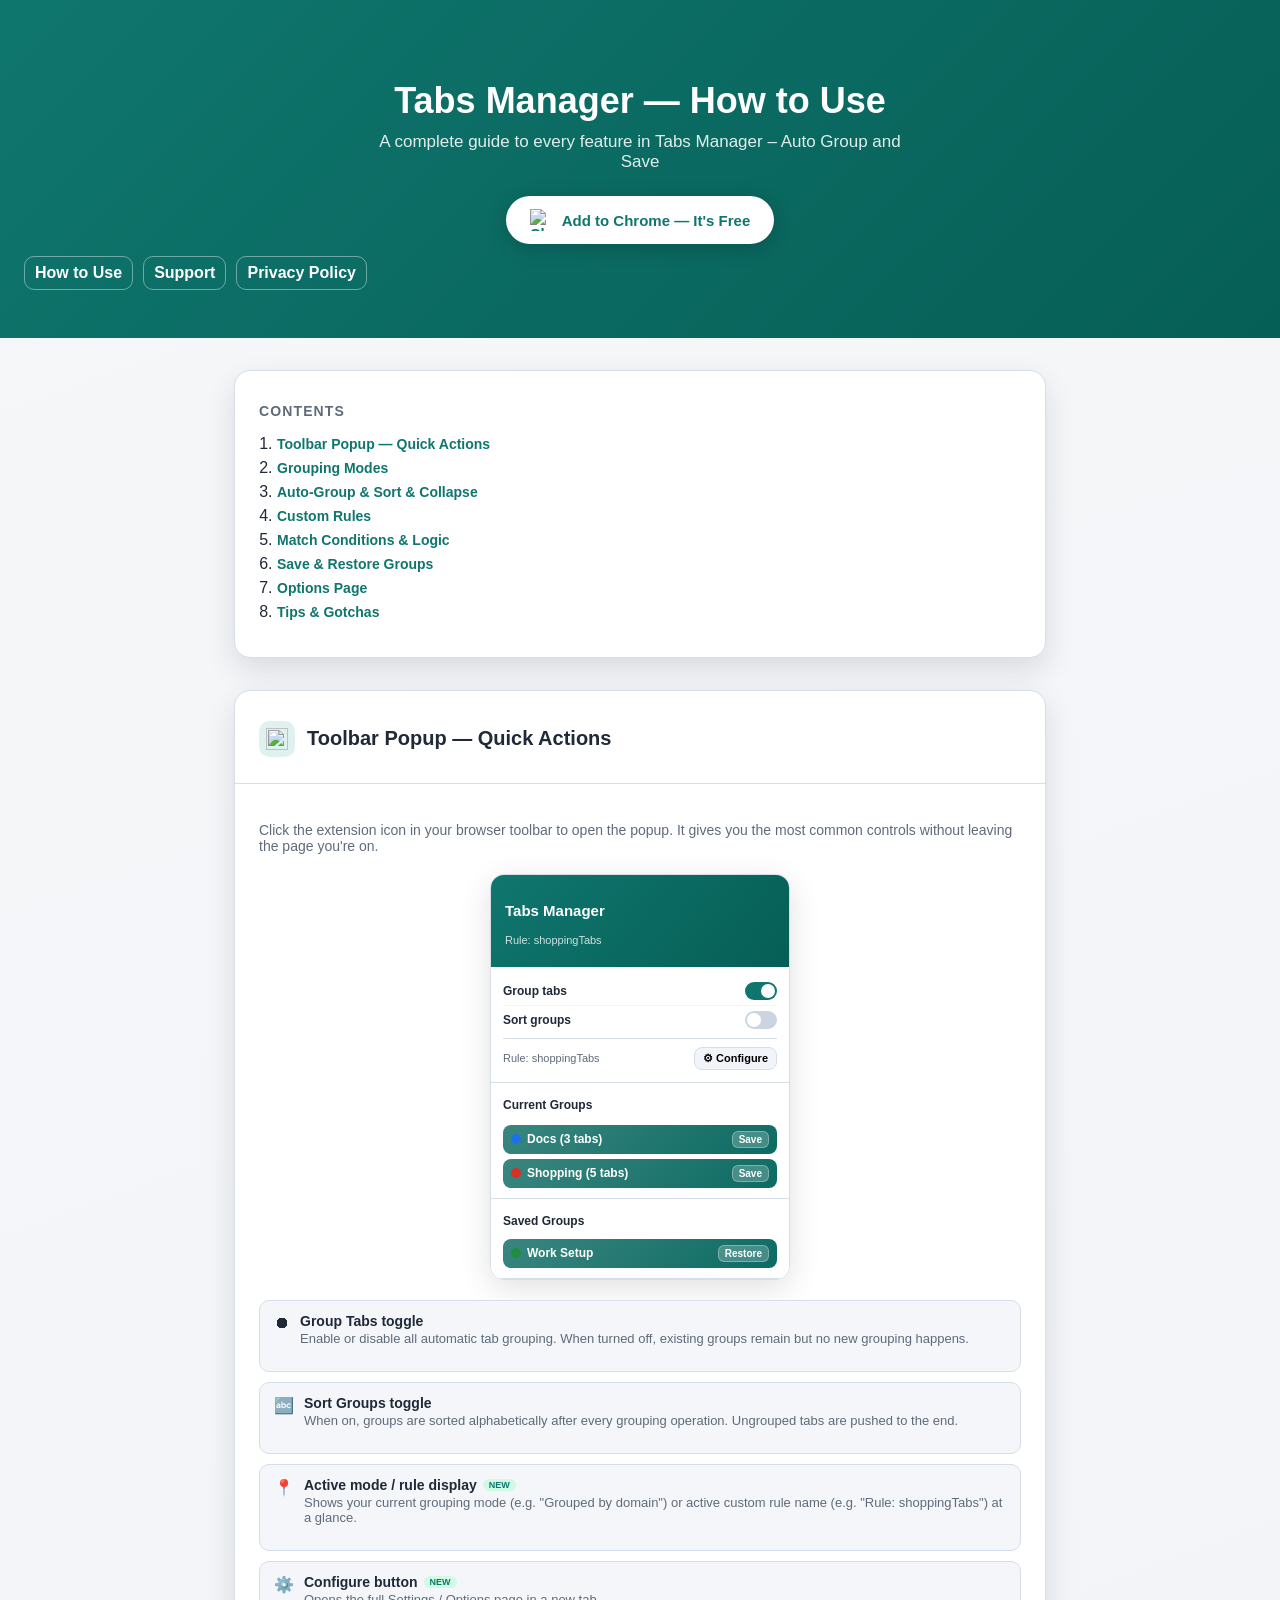
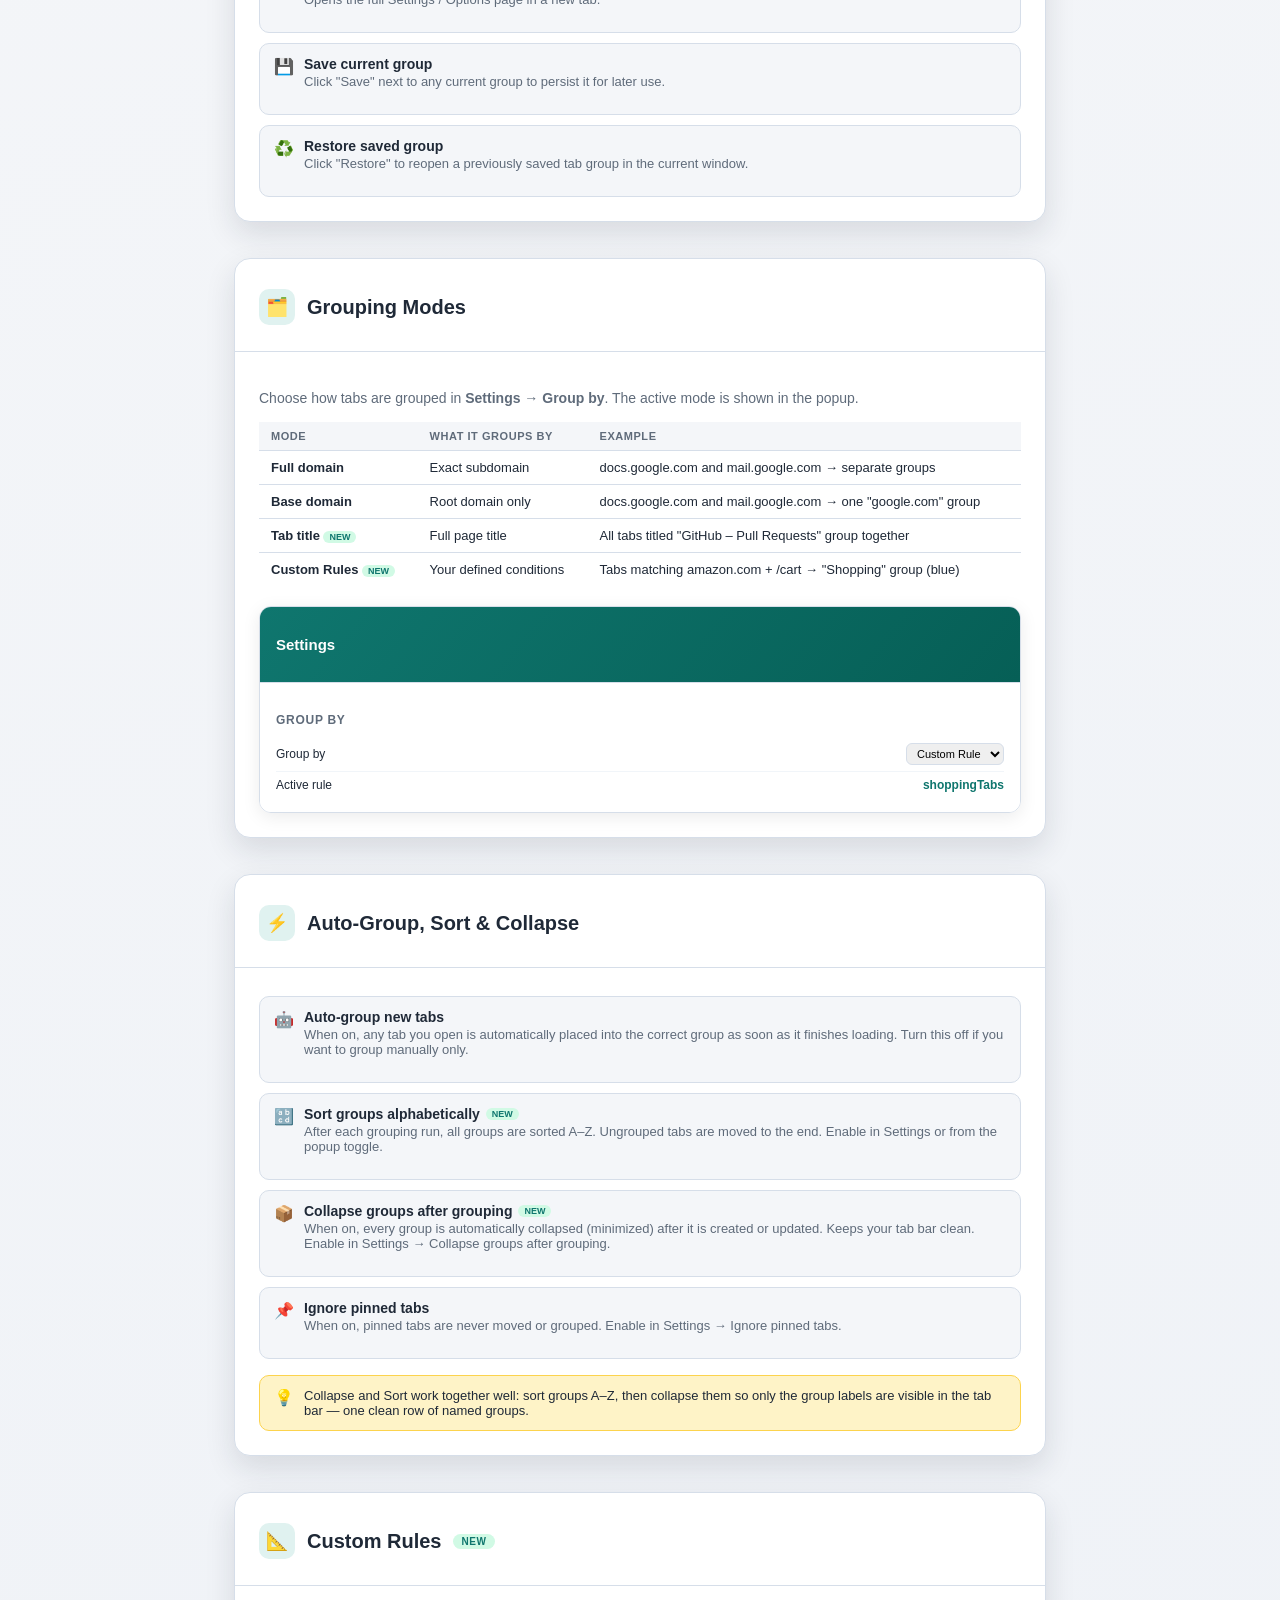
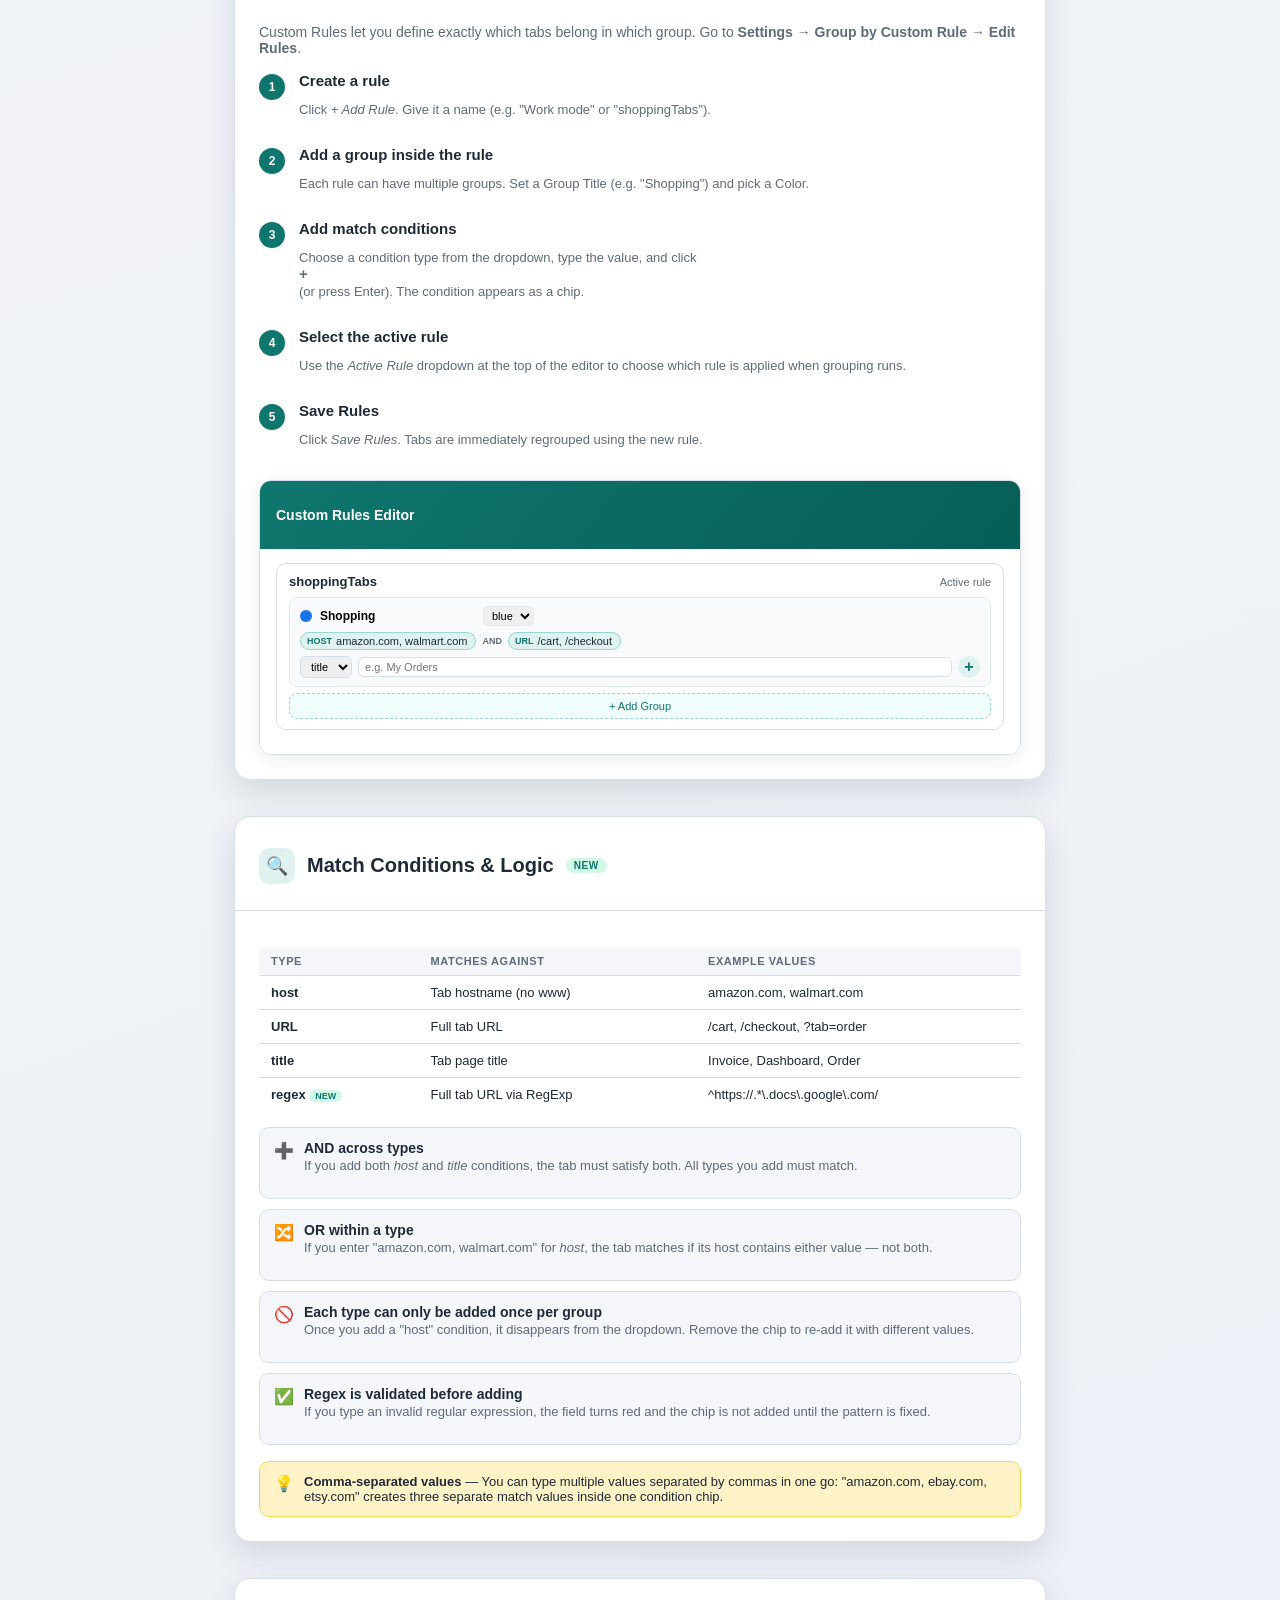
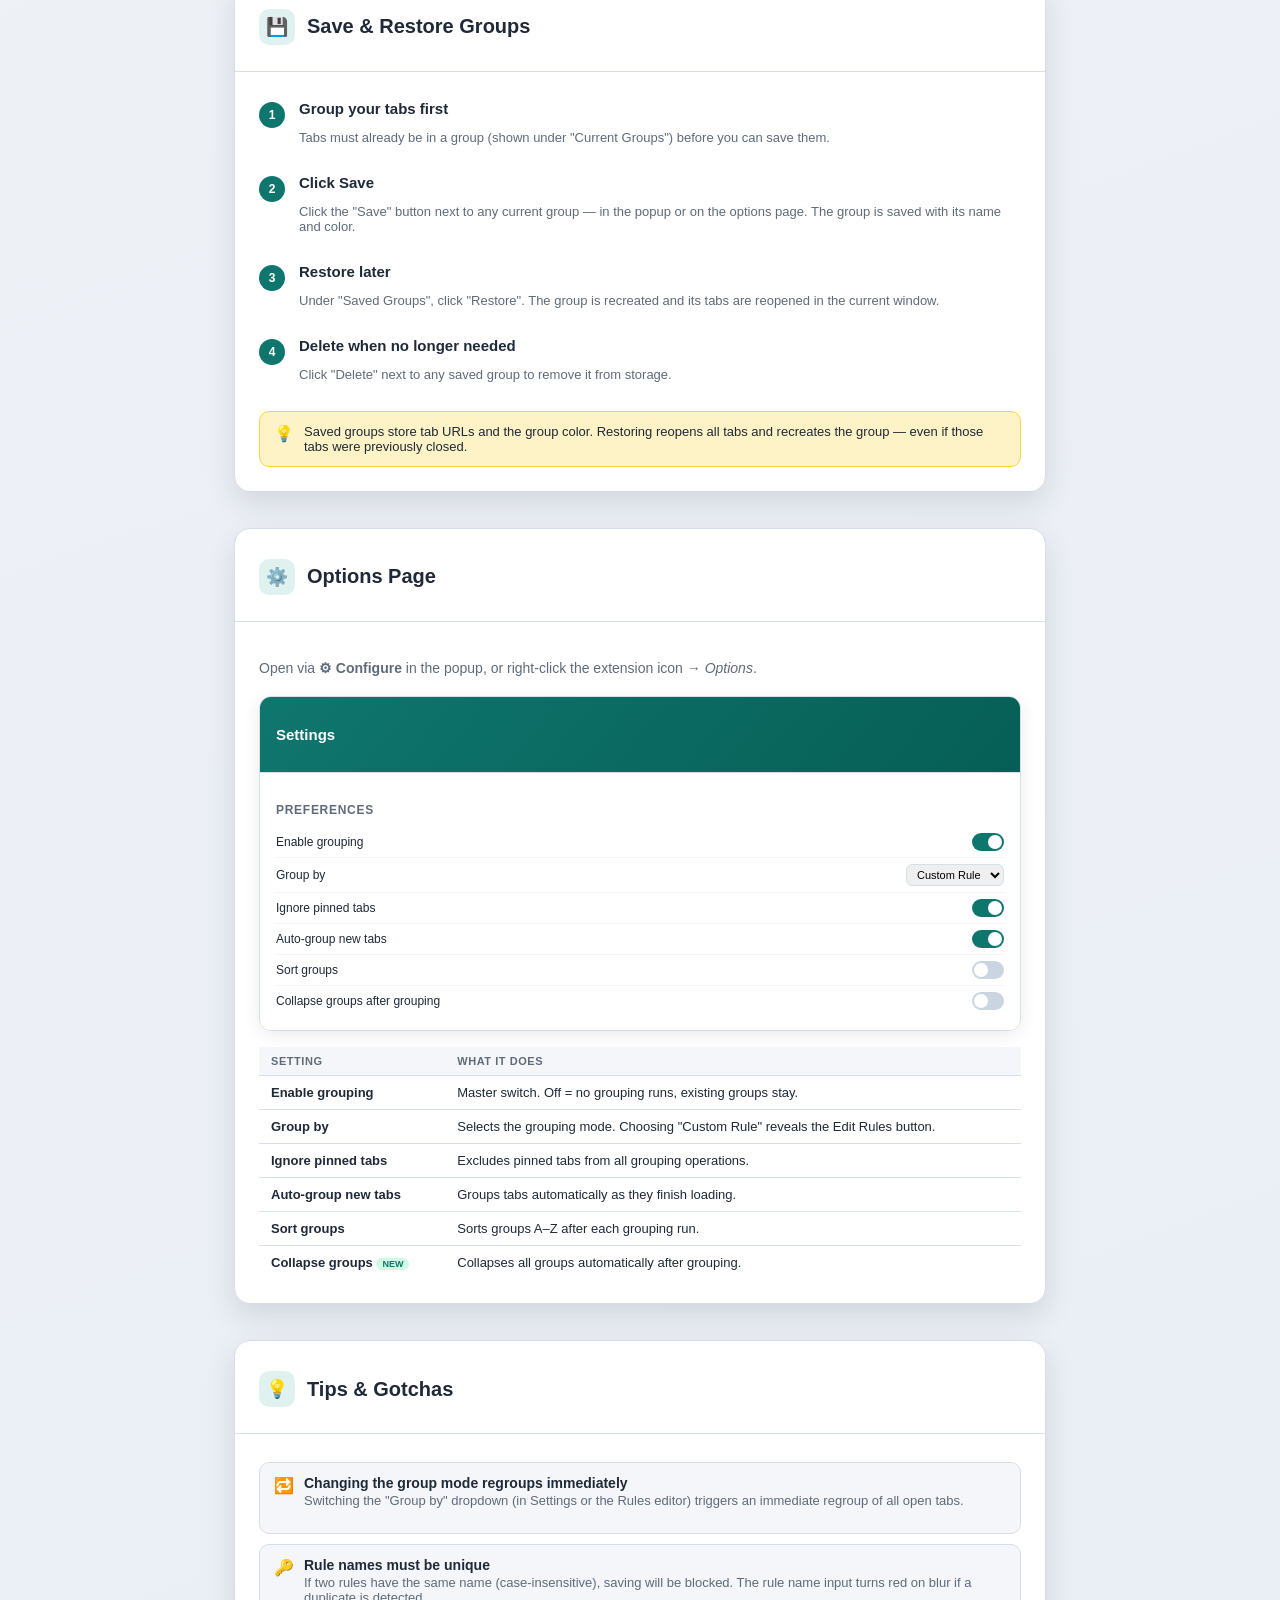
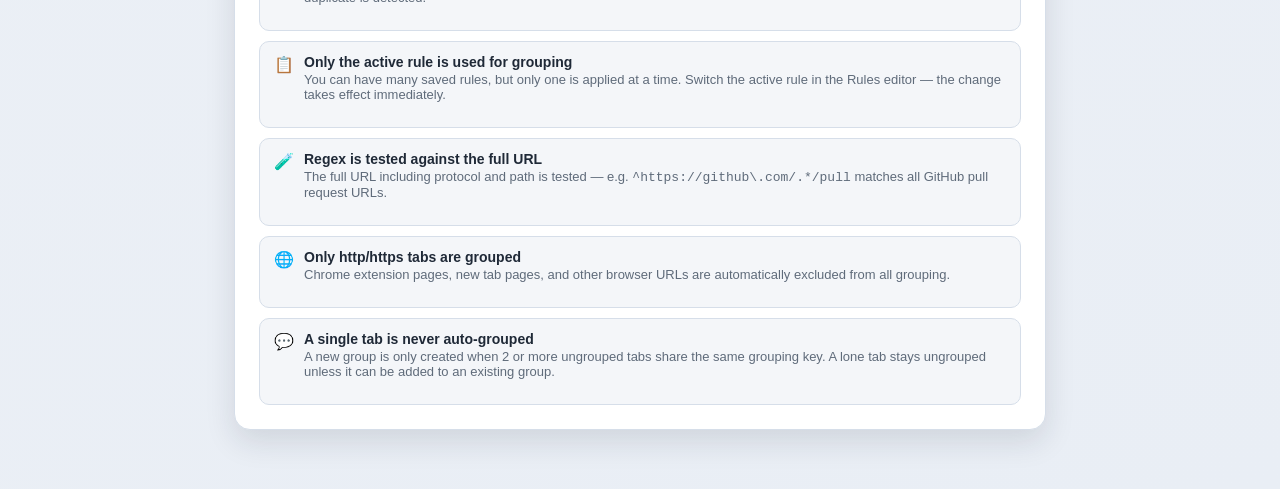
==== index.html @ 701174a9 "Add files via upload" ====
<!DOCTYPE html>
<html lang="en">
<head>
  <meta charset="UTF-8" />
  <meta name="viewport" content="width=device-width, initial-scale=1" />
  <title>Tabs Manager – How to Use</title>
  <link rel="icon" type="image/svg+xml" href="assets/favicon.svg" />
  <link rel="stylesheet" href="styles.css" />
</head>
<body>

<header class="hero">
  <h1>Tabs Manager — How to Use</h1>
  <p>A complete guide to every feature in Tabs Manager – Auto Group and Save</p>
  <a class="install-btn"
     href="https://chromewebstore.google.com/detail/tabs-manager-auto-group-a/fpbkahbolcccgeacngklfppkdkoooggn"
     target="_blank" rel="noopener noreferrer">
    <img src="https://www.google.com/chrome/static/images/chrome-logo.svg" alt="Chrome" />
    Add to Chrome — It's Free
  </a>
  <nav class="nav" aria-label="Site navigation">
    <a href="index.html">How to Use</a>
    <a href="support.html">Support</a>
    <a href="privacy-policy.html">Privacy Policy</a>
  </nav>
</header>

<!-- TOC -->
<div class="toc-wrap">
  <div class="toc">
    <h2>Contents</h2>
    <ol>
      <li><a href="#popup">Toolbar Popup — Quick Actions</a></li>
      <li><a href="#grouping-modes">Grouping Modes</a></li>
      <li><a href="#auto-group">Auto-Group &amp; Sort &amp; Collapse</a></li>
      <li><a href="#custom-rules">Custom Rules</a></li>
      <li><a href="#match-conditions">Match Conditions &amp; Logic</a></li>
      <li><a href="#save-restore">Save &amp; Restore Groups</a></li>
      <li><a href="#options">Options Page</a></li>
      <li><a href="#tips">Tips &amp; Gotchas</a></li>
    </ol>
  </div>
</div>

<div class="content">

  <!-- ── 1. Popup ── -->
  <section class="section" id="popup">
    <div class="section-header">
      <div class="section-icon"><img src="assets/favicon.svg" alt="" width="22" height="22" /></div>
      <h2>Toolbar Popup — Quick Actions</h2>
    </div>
    <div class="section-body">
      <p style="font-size:14px;color:var(--muted);margin-bottom:16px;">
        Click the extension icon in your browser toolbar to open the popup. It gives you the most common controls without leaving the page you're on.
      </p>

      <div class="mockup-popup">
        <div class="mp-header">
          <h3>Tabs Manager</h3>
          <p>Rule: shoppingTabs</p>
        </div>
        <div class="mp-panel">
          <div class="mp-row">Group tabs <div class="mp-toggle"></div></div>
          <div class="mp-row">Sort groups <div class="mp-toggle off"></div></div>
          <div class="mp-configure">
            <span>Rule: shoppingTabs</span>
            <button>⚙ Configure</button>
          </div>
        </div>
        <div class="mp-panel">
          <div class="mp-row" style="margin-bottom:8px;font-weight:700;">Current Groups</div>
          <div class="mp-group-list">
            <div class="mp-group-item"><span class="swatch" style="background:#1a73e8"></span> Docs (3 tabs) <button>Save</button></div>
            <div class="mp-group-item"><span class="swatch" style="background:#d93025"></span> Shopping (5 tabs) <button>Save</button></div>
          </div>
        </div>
        <div class="mp-panel">
          <div class="mp-row" style="font-weight:700;margin-bottom:6px;">Saved Groups</div>
          <div class="mp-group-list">
            <div class="mp-group-item"><span class="swatch" style="background:#1e8e3e"></span> Work Setup <button>Restore</button></div>
          </div>
        </div>
      </div>

      <div class="features" style="margin-top:20px;">
        <div class="feature"><div class="feature-icon">⏺</div><div class="feature-body"><strong>Group Tabs toggle</strong><p>Enable or disable all automatic tab grouping. When turned off, existing groups remain but no new grouping happens.</p></div></div>
        <div class="feature"><div class="feature-icon">🔤</div><div class="feature-body"><strong>Sort Groups toggle</strong><p>When on, groups are sorted alphabetically after every grouping operation. Ungrouped tabs are pushed to the end.</p></div></div>
        <div class="feature"><div class="feature-icon">📍</div><div class="feature-body"><strong>Active mode / rule display <span class="tag-new-inline">NEW</span></strong><p>Shows your current grouping mode (e.g. "Grouped by domain") or active custom rule name (e.g. "Rule: shoppingTabs") at a glance.</p></div></div>
        <div class="feature"><div class="feature-icon">⚙️</div><div class="feature-body"><strong>Configure button <span class="tag-new-inline">NEW</span></strong><p>Opens the full Settings / Options page in a new tab.</p></div></div>
        <div class="feature"><div class="feature-icon">💾</div><div class="feature-body"><strong>Save current group</strong><p>Click "Save" next to any current group to persist it for later use.</p></div></div>
        <div class="feature"><div class="feature-icon">♻️</div><div class="feature-body"><strong>Restore saved group</strong><p>Click "Restore" to reopen a previously saved tab group in the current window.</p></div></div>
      </div>
    </div>
  </section>

  <!-- ── 2. Grouping Modes ── -->
  <section class="section" id="grouping-modes">
    <div class="section-header">
      <div class="section-icon">🗂️</div>
      <h2>Grouping Modes</h2>
    </div>
    <div class="section-body">
      <p style="font-size:14px;color:var(--muted);margin-bottom:16px;">
        Choose how tabs are grouped in <strong>Settings → Group by</strong>. The active mode is shown in the popup.
      </p>

      <table>
        <thead>
          <tr><th>Mode</th><th>What it groups by</th><th>Example</th></tr>
        </thead>
        <tbody>
          <tr>
            <td>Full domain</td>
            <td>Exact subdomain</td>
            <td>docs.google.com and mail.google.com → separate groups</td>
          </tr>
          <tr>
            <td>Base domain</td>
            <td>Root domain only</td>
            <td>docs.google.com and mail.google.com → one "google.com" group</td>
          </tr>
          <tr>
            <td>Tab title <span class="tag-new-inline">NEW</span></td>
            <td>Full page title</td>
            <td>All tabs titled "GitHub – Pull Requests" group together</td>
          </tr>
          <tr>
            <td>Custom Rules <span class="tag-new-inline">NEW</span></td>
            <td>Your defined conditions</td>
            <td>Tabs matching amazon.com + /cart → "Shopping" group (blue)</td>
          </tr>
        </tbody>
      </table>

      <div class="mockup-options">
        <div class="mo-hero"><h3>Settings</h3></div>
        <div class="mo-panel">
          <h4>Group By</h4>
          <div class="mo-row">
            <span>Group by</span>
            <select><option>Custom Rule</option></select>
          </div>
          <div class="mo-row">
            <span>Active rule</span>
            <span style="font-weight:700;color:#0f766e">shoppingTabs</span>
          </div>
        </div>
      </div>
    </div>
  </section>

  <!-- ── 3. Auto-Group / Sort / Collapse ── -->
  <section class="section" id="auto-group">
    <div class="section-header">
      <div class="section-icon">⚡</div>
      <h2>Auto-Group, Sort &amp; Collapse</h2>
    </div>
    <div class="section-body">
      <div class="features">
        <div class="feature"><div class="feature-icon">🤖</div><div class="feature-body"><strong>Auto-group new tabs</strong><p>When on, any tab you open is automatically placed into the correct group as soon as it finishes loading. Turn this off if you want to group manually only.</p></div></div>
        <div class="feature"><div class="feature-icon">🔡</div><div class="feature-body"><strong>Sort groups alphabetically <span class="tag-new-inline">NEW</span></strong><p>After each grouping run, all groups are sorted A–Z. Ungrouped tabs are moved to the end. Enable in Settings or from the popup toggle.</p></div></div>
        <div class="feature"><div class="feature-icon">📦</div><div class="feature-body"><strong>Collapse groups after grouping <span class="tag-new-inline">NEW</span></strong><p>When on, every group is automatically collapsed (minimized) after it is created or updated. Keeps your tab bar clean. Enable in Settings → Collapse groups after grouping.</p></div></div>
        <div class="feature"><div class="feature-icon">📌</div><div class="feature-body"><strong>Ignore pinned tabs</strong><p>When on, pinned tabs are never moved or grouped. Enable in Settings → Ignore pinned tabs.</p></div></div>
      </div>

      <div class="tip">
        <span class="tip-icon">💡</span>
        <span>Collapse and Sort work together well: sort groups A–Z, then collapse them so only the group labels are visible in the tab bar — one clean row of named groups.</span>
      </div>
    </div>
  </section>

  <!-- ── 4. Custom Rules ── -->
  <section class="section" id="custom-rules">
    <div class="section-header">
      <div class="section-icon">📐</div>
      <h2>Custom Rules</h2>
      <span class="tag-new">NEW</span>
    </div>
    <div class="section-body">
      <p style="font-size:14px;color:var(--muted);margin-bottom:16px;">
        Custom Rules let you define exactly which tabs belong in which group. Go to <strong>Settings → Group by Custom Rule → Edit Rules</strong>.
      </p>

      <div class="steps">
        <div class="step"><div class="step-num">1</div><div class="step-text"><strong>Create a rule</strong><p>Click <em>+ Add Rule</em>. Give it a name (e.g. "Work mode" or "shoppingTabs").</p></div></div>
        <div class="step"><div class="step-num">2</div><div class="step-text"><strong>Add a group inside the rule</strong><p>Each rule can have multiple groups. Set a Group Title (e.g. "Shopping") and pick a Color.</p></div></div>
        <div class="step"><div class="step-num">3</div><div class="step-text"><strong>Add match conditions</strong><p>Choose a condition type from the dropdown, type the value, and click <strong>+</strong> (or press Enter). The condition appears as a chip.</p></div></div>
        <div class="step"><div class="step-num">4</div><div class="step-text"><strong>Select the active rule</strong><p>Use the <em>Active Rule</em> dropdown at the top of the editor to choose which rule is applied when grouping runs.</p></div></div>
        <div class="step"><div class="step-num">5</div><div class="step-text"><strong>Save Rules</strong><p>Click <em>Save Rules</em>. Tabs are immediately regrouped using the new rule.</p></div></div>
      </div>

      <div class="mockup-rules" style="margin-top:20px;">
        <div class="mr-header"><h3>Custom Rules Editor</h3></div>
        <div class="mr-body">
          <div class="mr-rule">
            <div class="mr-rule-head">
              <span class="mr-rule-name">shoppingTabs</span>
              <span style="font-size:11px;color:var(--muted)">Active rule</span>
            </div>
            <div class="mr-group">
              <div class="mr-group-meta">
                <span class="swatch" style="background:#1a73e8;width:12px;height:12px;border-radius:50%;"></span>
                <input style="border:none;font-size:12px;font-weight:600;background:transparent;" value="Shopping" readonly />
                <select style="font-size:11px;padding:2px 4px;border:1px solid #e2e8f0;border-radius:5px;"><option>blue</option></select>
              </div>
              <div style="display:flex;align-items:center;gap:4px;flex-wrap:wrap;">
                <span class="chip"><span class="ct">host</span> amazon.com, walmart.com</span>
                <span class="chip-and">AND</span>
                <span class="chip"><span class="ct">url</span> /cart, /checkout</span>
              </div>
              <div class="mr-add-row">
                <select><option>title</option></select>
                <input placeholder="e.g. My Orders" readonly />
                <button class="btn-plus">+</button>
              </div>
            </div>
            <button style="width:100%;font-size:11px;padding:6px;border:1px dashed #99d6d0;border-radius:8px;background:#f0fdfa;color:#0f766e;cursor:default;">+ Add Group</button>
          </div>
        </div>
      </div>
    </div>
  </section>

  <!-- ── 5. Match Conditions ── -->
  <section class="section" id="match-conditions">
    <div class="section-header">
      <div class="section-icon">🔍</div>
      <h2>Match Conditions &amp; Logic</h2>
      <span class="tag-new">NEW</span>
    </div>
    <div class="section-body">
      <table>
        <thead>
          <tr><th>Type</th><th>Matches against</th><th>Example values</th></tr>
        </thead>
        <tbody>
          <tr><td>host</td><td>Tab hostname (no www)</td><td>amazon.com, walmart.com</td></tr>
          <tr><td>URL</td><td>Full tab URL</td><td>/cart, /checkout, ?tab=order</td></tr>
          <tr><td>title</td><td>Tab page title</td><td>Invoice, Dashboard, Order</td></tr>
          <tr><td>regex <span class="tag-new-inline">NEW</span></td><td>Full tab URL via RegExp</td><td>^https://.*\.docs\.google\.com/</td></tr>
        </tbody>
      </table>

      <div class="features" style="margin-top:16px;">
        <div class="feature"><div class="feature-icon">➕</div><div class="feature-body"><strong>AND across types</strong><p>If you add both <em>host</em> and <em>title</em> conditions, the tab must satisfy both. All types you add must match.</p></div></div>
        <div class="feature"><div class="feature-icon">🔀</div><div class="feature-body"><strong>OR within a type</strong><p>If you enter "amazon.com, walmart.com" for <em>host</em>, the tab matches if its host contains either value — not both.</p></div></div>
        <div class="feature"><div class="feature-icon">🚫</div><div class="feature-body"><strong>Each type can only be added once per group</strong><p>Once you add a "host" condition, it disappears from the dropdown. Remove the chip to re-add it with different values.</p></div></div>
        <div class="feature"><div class="feature-icon">✅</div><div class="feature-body"><strong>Regex is validated before adding</strong><p>If you type an invalid regular expression, the field turns red and the chip is not added until the pattern is fixed.</p></div></div>
      </div>

      <div class="tip">
        <span class="tip-icon">💡</span>
        <span><strong>Comma-separated values</strong> — You can type multiple values separated by commas in one go: "amazon.com, ebay.com, etsy.com" creates three separate match values inside one condition chip.</span>
      </div>
    </div>
  </section>

  <!-- ── 6. Save & Restore ── -->
  <section class="section" id="save-restore">
    <div class="section-header">
      <div class="section-icon">💾</div>
      <h2>Save &amp; Restore Groups</h2>
    </div>
    <div class="section-body">
      <div class="steps">
        <div class="step"><div class="step-num">1</div><div class="step-text"><strong>Group your tabs first</strong><p>Tabs must already be in a group (shown under "Current Groups") before you can save them.</p></div></div>
        <div class="step"><div class="step-num">2</div><div class="step-text"><strong>Click Save</strong><p>Click the "Save" button next to any current group — in the popup or on the options page. The group is saved with its name and color.</p></div></div>
        <div class="step"><div class="step-num">3</div><div class="step-text"><strong>Restore later</strong><p>Under "Saved Groups", click "Restore". The group is recreated and its tabs are reopened in the current window.</p></div></div>
        <div class="step"><div class="step-num">4</div><div class="step-text"><strong>Delete when no longer needed</strong><p>Click "Delete" next to any saved group to remove it from storage.</p></div></div>
      </div>

      <div class="tip">
        <span class="tip-icon">💡</span>
        <span>Saved groups store tab URLs and the group color. Restoring reopens all tabs and recreates the group — even if those tabs were previously closed.</span>
      </div>
    </div>
  </section>

  <!-- ── 7. Options Page ── -->
  <section class="section" id="options">
    <div class="section-header">
      <div class="section-icon">⚙️</div>
      <h2>Options Page</h2>
    </div>
    <div class="section-body">
      <p style="font-size:14px;color:var(--muted);margin-bottom:16px;">
        Open via <strong>⚙ Configure</strong> in the popup, or right-click the extension icon → <em>Options</em>.
      </p>

      <div class="mockup-options">
        <div class="mo-hero"><h3>Settings</h3></div>
        <div class="mo-panel">
          <h4>Preferences</h4>
          <div class="mo-row"><span>Enable grouping</span><div class="mp-toggle"></div></div>
          <div class="mo-row"><span>Group by</span><select><option>Custom Rule</option></select></div>
          <div class="mo-row"><span>Ignore pinned tabs</span><div class="mp-toggle"></div></div>
          <div class="mo-row"><span>Auto-group new tabs</span><div class="mp-toggle"></div></div>
          <div class="mo-row"><span>Sort groups</span><div class="mp-toggle off"></div></div>
          <div class="mo-row"><span>Collapse groups after grouping</span><div class="mp-toggle off"></div></div>
        </div>
      </div>

      <table style="margin-top:16px;">
        <thead><tr><th>Setting</th><th>What it does</th></tr></thead>
        <tbody>
          <tr><td>Enable grouping</td><td>Master switch. Off = no grouping runs, existing groups stay.</td></tr>
          <tr><td>Group by</td><td>Selects the grouping mode. Choosing "Custom Rule" reveals the Edit Rules button.</td></tr>
          <tr><td>Ignore pinned tabs</td><td>Excludes pinned tabs from all grouping operations.</td></tr>
          <tr><td>Auto-group new tabs</td><td>Groups tabs automatically as they finish loading.</td></tr>
          <tr><td>Sort groups</td><td>Sorts groups A–Z after each grouping run.</td></tr>
          <tr><td>Collapse groups <span class="tag-new-inline">NEW</span></td><td>Collapses all groups automatically after grouping.</td></tr>
        </tbody>
      </table>
    </div>
  </section>

  <!-- ── 8. Tips ── -->
  <section class="section" id="tips">
    <div class="section-header">
      <div class="section-icon">💡</div>
      <h2>Tips &amp; Gotchas</h2>
    </div>
    <div class="section-body">
      <div class="features">
        <div class="feature"><div class="feature-icon">🔁</div><div class="feature-body"><strong>Changing the group mode regroups immediately</strong><p>Switching the "Group by" dropdown (in Settings or the Rules editor) triggers an immediate regroup of all open tabs.</p></div></div>
        <div class="feature"><div class="feature-icon">🔑</div><div class="feature-body"><strong>Rule names must be unique</strong><p>If two rules have the same name (case-insensitive), saving will be blocked. The rule name input turns red on blur if a duplicate is detected.</p></div></div>
        <div class="feature"><div class="feature-icon">📋</div><div class="feature-body"><strong>Only the active rule is used for grouping</strong><p>You can have many saved rules, but only one is applied at a time. Switch the active rule in the Rules editor — the change takes effect immediately.</p></div></div>
        <div class="feature"><div class="feature-icon">🧪</div><div class="feature-body"><strong>Regex is tested against the full URL</strong><p>The full URL including protocol and path is tested — e.g. <code>^https://github\.com/.*/pull</code> matches all GitHub pull request URLs.</p></div></div>
        <div class="feature"><div class="feature-icon">🌐</div><div class="feature-body"><strong>Only http/https tabs are grouped</strong><p>Chrome extension pages, new tab pages, and other browser URLs are automatically excluded from all grouping.</p></div></div>
        <div class="feature"><div class="feature-icon">💬</div><div class="feature-body"><strong>A single tab is never auto-grouped</strong><p>A new group is only created when 2 or more ungrouped tabs share the same grouping key. A lone tab stays ungrouped unless it can be added to an existing group.</p></div></div>
      </div>
    </div>
  </section>

</div><!-- .content -->

</body>
</html>
---- styles.css ----
:root {
  --bg: #f4f6f9;
  --bg-top: #f6f7f9;
  --bg-bottom: #e9eef5;
  --ink: #1f2937;
  --muted: #5f6b7a;
  --panel: #ffffff;
  --border: #d6dee9;
  --accent: #0f766e;
  --accent-strong: #115e59;
  --accent-light: #e0f2f0;
  --new-tag: #0f766e;
  --new-bg: #d1fae5;
  --warn: #d97706;
  --warn-bg: #fef3c7;
  --shadow: 0 12px 30px rgba(21, 31, 52, 0.12);
  --radius: 16px;
}

@media (prefers-color-scheme: dark) {
  :root {
    --bg-top: #0f172a;
    --bg-bottom: #101b33;
    --ink: #e5e7eb;
    --muted: #9aa7bb;
    --panel: #182033;
    --border: #2c3950;
    --accent: #1ca094;
    --accent-strong: #17756e;
    --shadow: 0 12px 30px rgba(0, 0, 0, 0.4);
  }
}

* { box-sizing: border-box; }

body {
  margin: 0;
  min-height: 100vh;
  color: var(--ink);
  font-family: "Trebuchet MS", "Segoe UI", sans-serif;
  background: linear-gradient(160deg, var(--bg-top), var(--bg-bottom));
  padding: 20px;
}

.page {
  width: min(960px, 100%);
  margin: 0 auto;
  display: grid;
  gap: 14px;
}

.page .hero {
  background: linear-gradient(125deg, var(--accent), var(--accent-strong));
  color: #fff;
  border-radius: var(--radius);
  padding: 18px 20px;
  box-shadow: var(--shadow);
}

.page .hero h1 {
  margin: 0;
  font-size: 26px;
}

.page .hero p {
  margin: 8px 0 0;
  color: rgba(255, 255, 255, 0.92);
}

.nav {
  margin-top: 12px;
  display: flex;
  flex-wrap: wrap;
  gap: 10px;
}

.nav a {
  text-decoration: none;
  color: #fff;
  border: 1px solid rgba(255, 255, 255, 0.4);
  border-radius: 10px;
  padding: 7px 10px;
  font-weight: 700;
}

.nav a:hover {
  background: rgba(255, 255, 255, 0.14);
}

.panel {
  background: var(--panel);
  border: 1px solid var(--border);
  border-radius: var(--radius);
  padding: 16px;
  box-shadow: var(--shadow);
}

.panel h2 {
  margin: 0 0 10px;
  font-size: 20px;
}

.panel h3 {
  margin: 16px 0 8px;
  font-size: 16px;
}

.panel p, .panel li {
  color: var(--muted);
  line-height: 1.55;
}

.panel ul {
  margin: 0;
  padding-left: 20px;
}

.note {
  background: rgba(15, 118, 110, 0.1);
  border: 1px solid rgba(15, 118, 110, 0.35);
  border-radius: 12px;
  padding: 10px 12px;
}

a[href^="mailto:"] {
  color: var(--accent-strong);
  font-weight: 700;
}

a[href^="mailto:"]:hover {
  color: var(--accent);
}

footer {
  color: var(--muted);
  font-size: 13px;
  text-align: center;
  padding: 8px;
}

/* ════════════════════════════════════
   Index page — How to Use
   ════════════════════════════════════ */

/* Remove body padding on index page (full-width hero layout) */
body:has(> header.hero) {
  padding: 0;
}

.hero {
  background: linear-gradient(135deg, #0f766e 0%, #065f56 100%);
  color: #fff;
  padding: 56px 24px 48px;
  text-align: center;
}
.hero h1 { font-size: 36px; font-weight: 800; margin-bottom: 10px; }
.hero p  { font-size: 17px; opacity: 0.88; max-width: 560px; margin: 0 auto; }
.install-btn {
  display: inline-flex;
  align-items: center;
  gap: 10px;
  margin-top: 24px;
  padding: 13px 24px;
  background: #fff;
  color: #0f766e;
  font-size: 15px;
  font-weight: 800;
  border-radius: 50px;
  text-decoration: none;
  box-shadow: 0 4px 20px rgba(0,0,0,0.18);
  transition: transform 0.15s, box-shadow 0.15s;
}
.install-btn:hover {
  transform: translateY(-2px);
  box-shadow: 0 8px 28px rgba(0,0,0,0.22);
}
.install-btn img { width: 22px; height: 22px; }

/* ── TOC ── */
.toc-wrap {
  max-width: 860px;
  margin: 32px auto;
  padding: 0 24px;
}
.toc {
  background: var(--panel);
  border: 1px solid var(--border);
  border-radius: var(--radius);
  padding: 20px 24px;
  box-shadow: var(--shadow);
}
.toc h2 { font-size: 14px; text-transform: uppercase; letter-spacing: .08em; color: var(--muted); margin-bottom: 12px; }
.toc ol  { padding-left: 18px; display: grid; gap: 6px; }
.toc a   { color: var(--accent); text-decoration: none; font-size: 14px; font-weight: 600; }
.toc a:hover { text-decoration: underline; }

/* ── Layout ── */
.content {
  max-width: 860px;
  margin: 0 auto 60px;
  padding: 0 24px;
  display: grid;
  gap: 36px;
}

/* ── Section card ── */
.section {
  background: var(--panel);
  border: 1px solid var(--border);
  border-radius: var(--radius);
  box-shadow: var(--shadow);
  overflow: hidden;
}
.section-header {
  padding: 20px 24px 16px;
  border-bottom: 1px solid var(--border);
  display: flex;
  align-items: center;
  gap: 12px;
}
.section-icon {
  width: 36px; height: 36px;
  border-radius: 10px;
  background: var(--accent-light);
  display: flex; align-items: center; justify-content: center;
  font-size: 18px;
  flex-shrink: 0;
}
.section-header h2 { font-size: 20px; font-weight: 700; }
.section-header .tag-new {
  font-size: 10px; font-weight: 800;
  background: var(--new-bg); color: var(--new-tag);
  border-radius: 20px; padding: 2px 8px;
  text-transform: uppercase; letter-spacing: .06em;
}
.section-body { padding: 24px; }

/* ── Steps ── */
.steps { display: grid; gap: 16px; margin-top: 4px; }
.step {
  display: flex;
  gap: 14px;
  align-items: flex-start;
}
.step-num {
  width: 26px; height: 26px;
  background: var(--accent);
  color: #fff;
  border-radius: 50%;
  font-size: 12px; font-weight: 800;
  display: flex; align-items: center; justify-content: center;
  flex-shrink: 0;
  margin-top: 2px;
}
.step-text strong { display: block; font-size: 15px; margin-bottom: 2px; }
.step-text p { font-size: 13px; color: var(--muted); }

/* ── Feature list ── */
.features { display: grid; gap: 10px; margin-top: 4px; }
.feature {
  display: flex;
  gap: 10px;
  padding: 12px 14px;
  background: var(--bg);
  border-radius: 10px;
  border: 1px solid var(--border);
}
.feature-icon { font-size: 16px; flex-shrink: 0; margin-top: 1px; }
.feature-body strong { font-size: 14px; display: flex; align-items: center; gap: 6px; }
.feature-body p { font-size: 13px; color: var(--muted); margin-top: 2px; }
.tag-new-inline {
  font-size: 9px; font-weight: 800;
  background: var(--new-bg); color: var(--new-tag);
  border-radius: 20px; padding: 1px 6px;
  text-transform: uppercase;
}

/* ── Mockup: Popup ── */
.mockup-popup {
  width: 300px;
  border-radius: 14px;
  border: 1px solid var(--border);
  overflow: hidden;
  box-shadow: 0 8px 32px rgba(0,0,0,0.12);
  font-size: 12px;
  margin: 20px auto 0;
}
.mp-header {
  background: linear-gradient(130deg, #0f766e, #065f56);
  color: #fff;
  padding: 12px 14px 10px;
}
.mp-header h3 { font-size: 15px; font-weight: 700; }
.mp-header p  { font-size: 11px; opacity: .8; margin-top: 2px; }
.mp-panel {
  background: #fff;
  border-bottom: 1px solid var(--border);
  padding: 10px 12px;
}
.mp-row {
  display: flex; align-items: center;
  justify-content: space-between;
  padding: 5px 0;
  font-size: 12px; font-weight: 600;
}
.mp-row + .mp-row { border-top: 1px solid #f1f5f9; }
.mp-toggle {
  width: 32px; height: 18px;
  background: #0f766e;
  border-radius: 18px;
  position: relative;
}
.mp-toggle::after {
  content: "";
  position: absolute;
  width: 14px; height: 14px;
  background: #fff;
  border-radius: 50%;
  top: 2px; right: 2px;
}
.mp-toggle.off { background: #cbd5e1; }
.mp-toggle.off::after { right: auto; left: 2px; }
.mp-configure {
  display: flex; align-items: center; justify-content: space-between;
  border-top: 1px solid var(--border);
  padding: 8px 0 2px;
  margin-top: 4px;
}
.mp-configure span { font-size: 11px; color: var(--muted); }
.mp-configure button {
  font-size: 11px; font-weight: 700;
  background: #f1f5f9; border: 1px solid var(--border);
  border-radius: 8px; padding: 4px 8px; cursor: default;
}
.mp-group-list { display: grid; gap: 5px; }
.mp-group-item {
  display: flex; align-items: center; gap: 6px;
  background: linear-gradient(135deg, #39867f, #0d6b63);
  border-radius: 8px; padding: 6px 8px;
  color: #fff; font-weight: 700; font-size: 12px;
}
.swatch {
  width: 10px; height: 10px; border-radius: 50%; flex-shrink: 0;
}
.mp-group-item button {
  margin-left: auto; font-size: 10px; font-weight: 700;
  background: rgba(255,255,255,.22); color: #fff;
  border: 1px solid rgba(255,255,255,.3);
  border-radius: 6px; padding: 2px 6px; cursor: default;
}

/* ── Mockup: Options ── */
.mockup-options {
  border: 1px solid var(--border);
  border-radius: 12px;
  overflow: hidden;
  margin-top: 20px;
  font-size: 12px;
  box-shadow: 0 4px 18px rgba(0,0,0,.08);
}
.mo-hero {
  background: linear-gradient(130deg, #0f766e, #065f56);
  color: #fff;
  padding: 14px 16px;
}
.mo-hero h3 { font-size: 15px; font-weight: 700; }
.mo-panel {
  background: #fff;
  border-top: 1px solid var(--border);
  padding: 14px 16px;
}
.mo-panel h4 { font-size: 12px; font-weight: 700; color: var(--muted); text-transform: uppercase; letter-spacing: .06em; margin-bottom: 10px; }
.mo-row {
  display: flex; align-items: center;
  justify-content: space-between;
  padding: 6px 0;
  border-bottom: 1px solid #f1f5f9;
  font-size: 12px;
}
.mo-row:last-child { border-bottom: none; }
.mo-row select {
  font-size: 11px; padding: 3px 6px;
  border: 1px solid var(--border); border-radius: 6px;
}

/* ── Mockup: Custom Rules ── */
.mockup-rules {
  border: 1px solid var(--border);
  border-radius: 12px;
  overflow: hidden;
  margin-top: 20px;
  font-size: 12px;
  box-shadow: 0 4px 18px rgba(0,0,0,.08);
}
.mr-header {
  background: linear-gradient(130deg, #0f766e, #065f56);
  color: #fff; padding: 12px 16px;
}
.mr-header h3 { font-size: 14px; font-weight: 700; }
.mr-body { background: #fff; padding: 14px 16px; }
.mr-rule {
  border: 1px solid var(--border);
  border-radius: 10px; padding: 10px 12px;
  margin-bottom: 10px;
}
.mr-rule-head {
  display: flex; align-items: center; gap: 8px;
  margin-bottom: 8px;
}
.mr-rule-name {
  flex: 1; font-weight: 700; font-size: 13px;
  background: transparent; border: none; color: var(--ink);
}
.mr-group {
  border: 1px solid #e2e8f0;
  border-radius: 8px; padding: 8px 10px;
  margin-bottom: 6px; background: #f8fafc;
}
.mr-group-meta {
  display: flex; align-items: center; gap: 6px; margin-bottom: 6px;
}
.chip {
  display: inline-flex; align-items: center; gap: 4px;
  background: #e0f2f0; border: 1px solid #99d6d0;
  border-radius: 20px; padding: 2px 8px 2px 6px;
  font-size: 11px;
}
.chip .ct { font-size: 9px; font-weight: 800; color: #0f766e; text-transform: uppercase; }
.chip-and { font-size: 9px; font-weight: 700; color: var(--muted); text-transform: uppercase; padding: 0 2px; }
.mr-add-row {
  display: flex; gap: 6px; margin-top: 6px; align-items: center;
}
.mr-add-row select, .mr-add-row input {
  font-size: 11px; padding: 3px 6px;
  border: 1px solid var(--border); border-radius: 6px;
}
.mr-add-row input { flex: 1; }
.btn-plus {
  width: 22px; height: 22px;
  background: #e0f2f0; color: #0f766e;
  border: none; border-radius: 50%;
  font-size: 16px; font-weight: 700;
  display: flex; align-items: center; justify-content: center;
  cursor: default; line-height: 1;
}

/* ── Tip box ── */
.tip {
  display: flex; gap: 10px;
  background: var(--warn-bg);
  border: 1px solid #fcd34d;
  border-radius: 10px;
  padding: 12px 14px;
  margin-top: 16px;
  font-size: 13px;
}
.tip-icon { font-size: 16px; flex-shrink: 0; }

/* ── Table ── */
table { width: 100%; border-collapse: collapse; margin-top: 12px; font-size: 13px; }
th { text-align: left; padding: 8px 12px; background: var(--bg); font-size: 11px; text-transform: uppercase; letter-spacing: .05em; color: var(--muted); border-bottom: 1px solid var(--border); }
td { padding: 9px 12px; border-bottom: 1px solid var(--border); vertical-align: top; }
td:first-child { font-weight: 600; white-space: nowrap; }
tr:last-child td { border-bottom: none; }

/* ── Responsive ── */
@media (max-width: 600px) {
  .hero h1 { font-size: 26px; }
  .mockup-popup { width: 100%; }
}
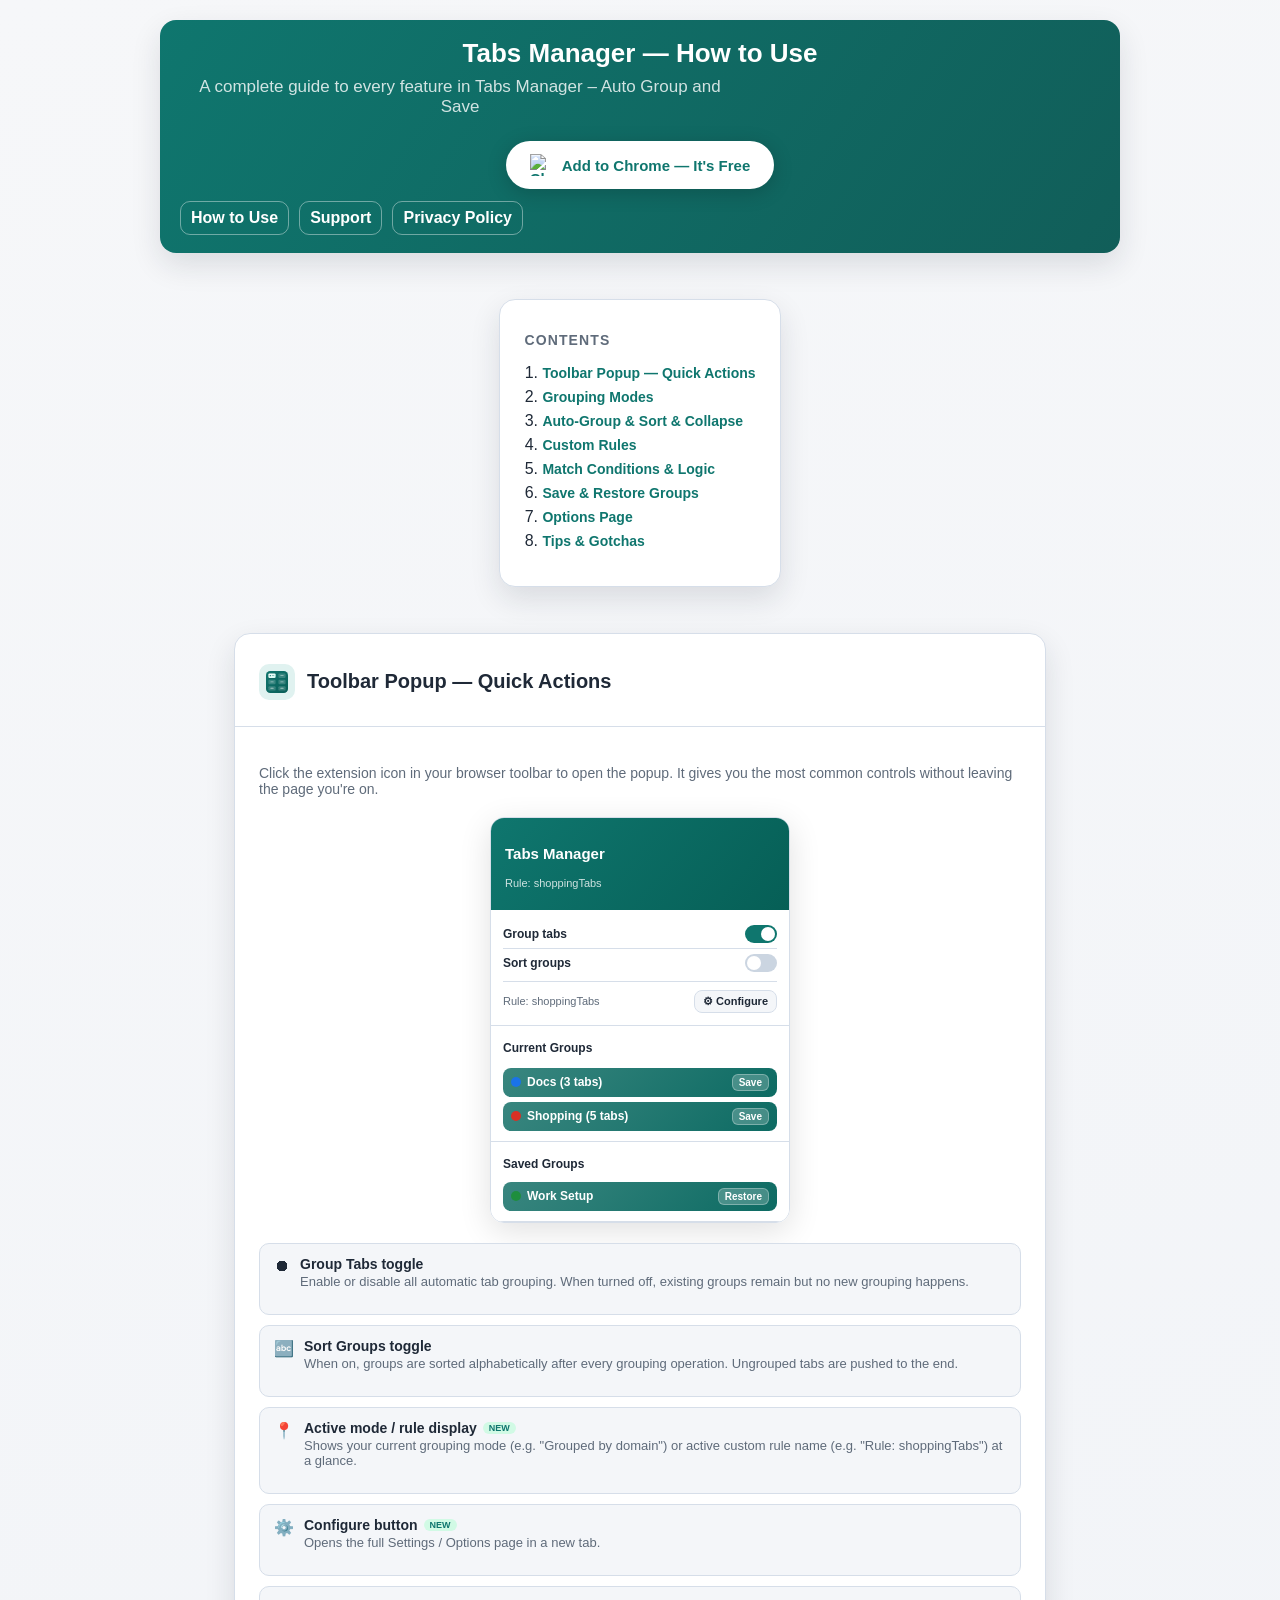
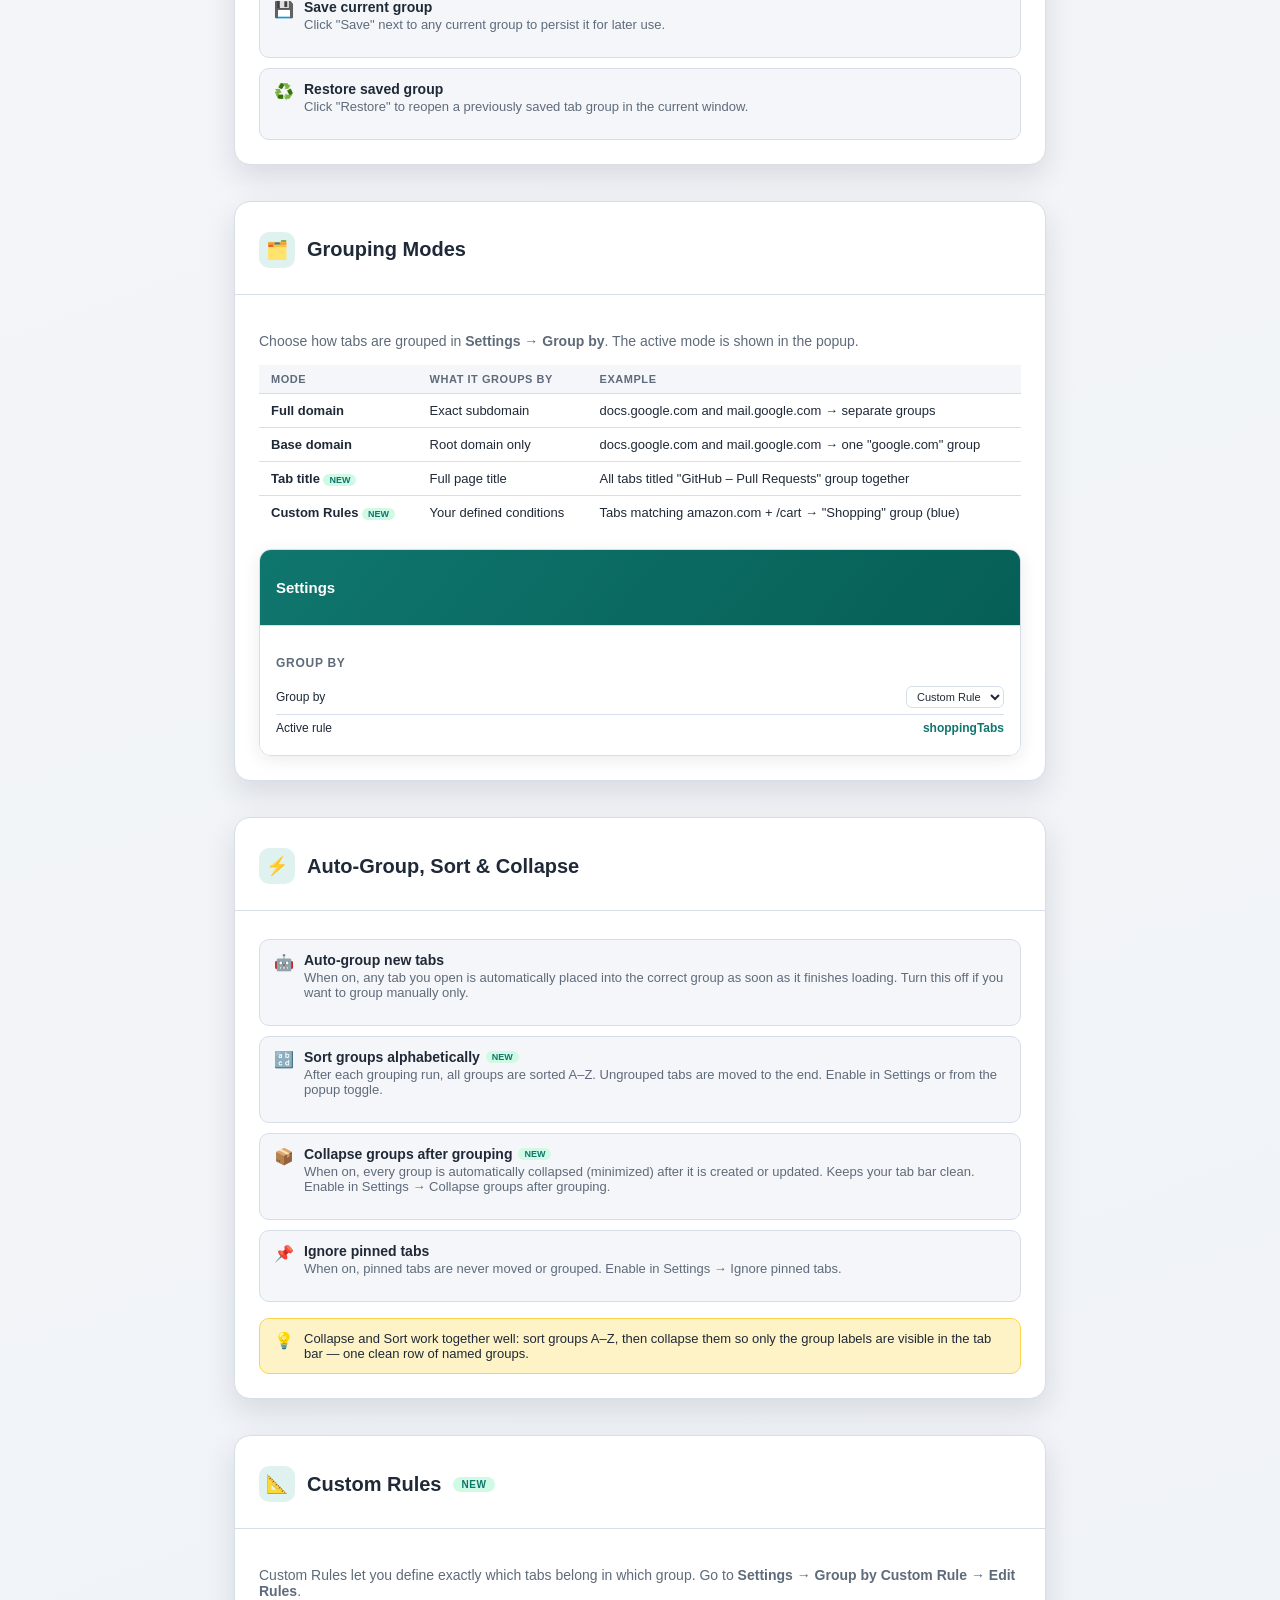
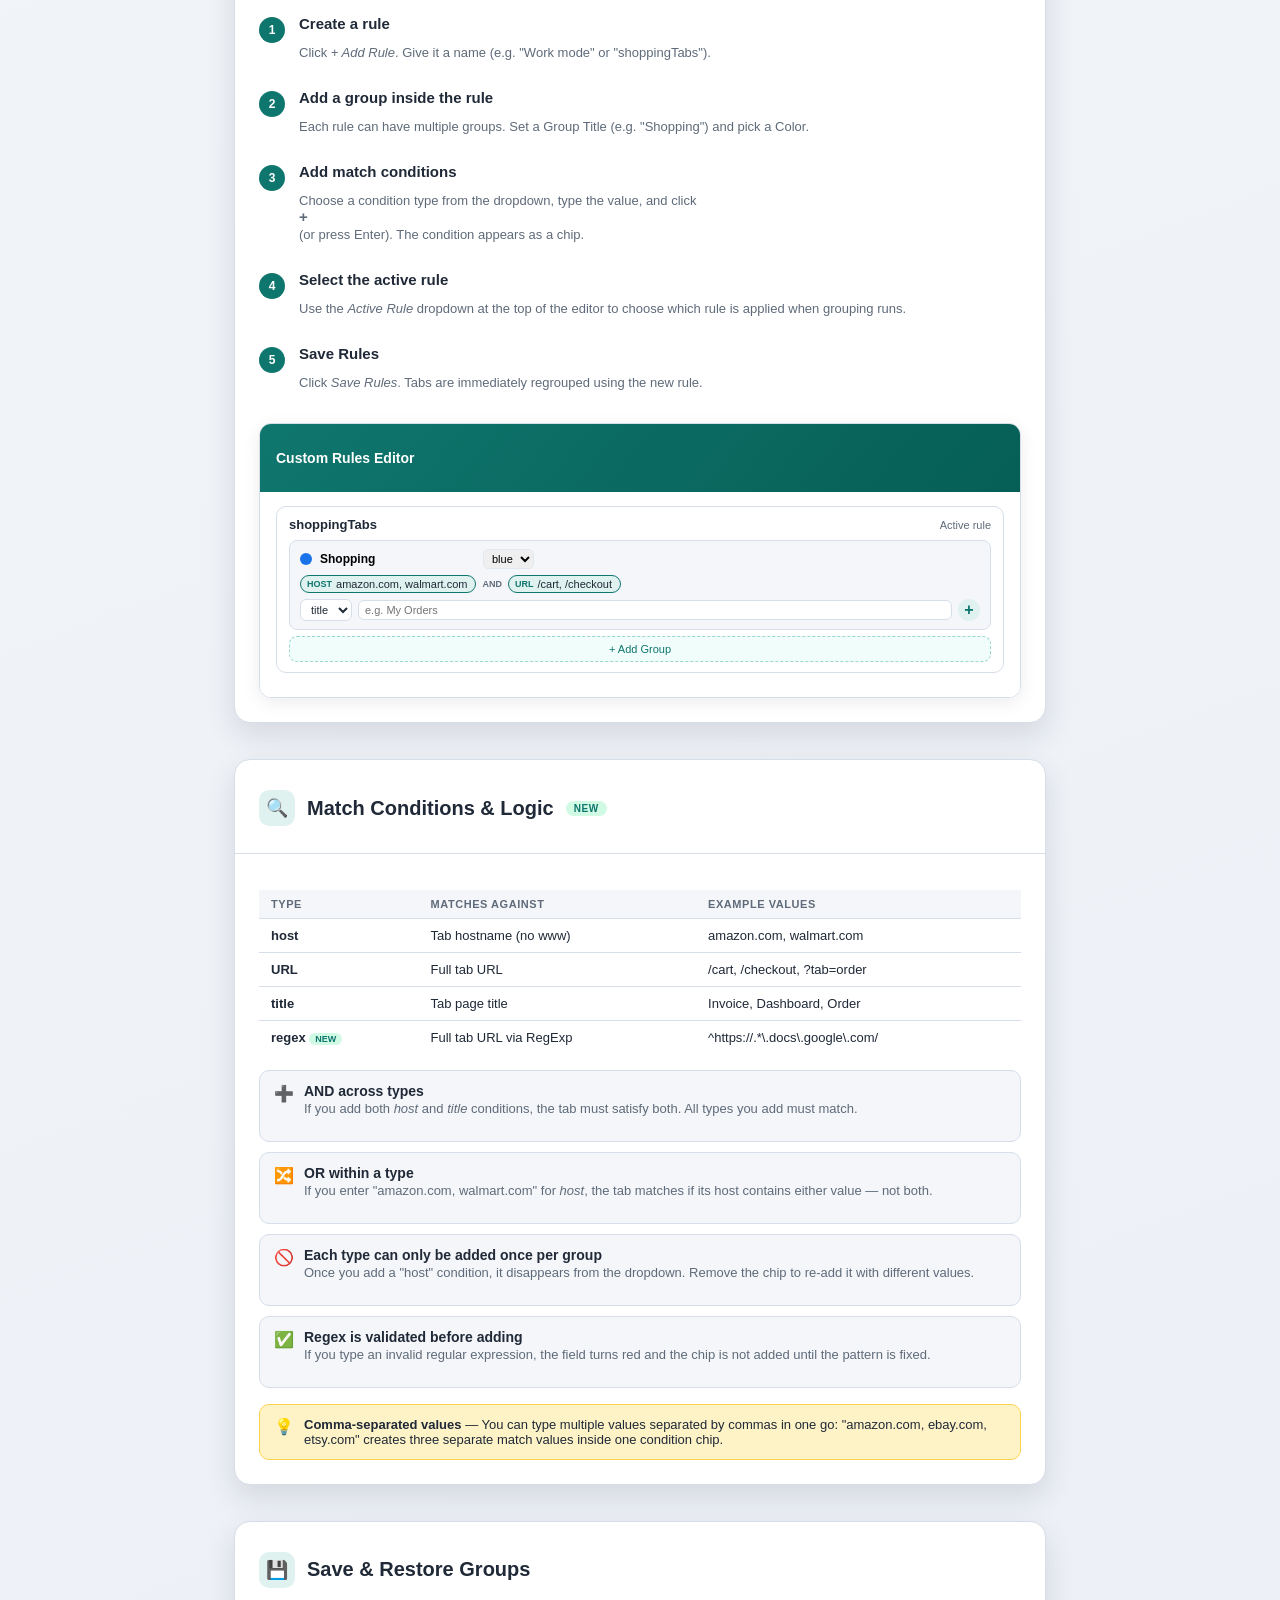
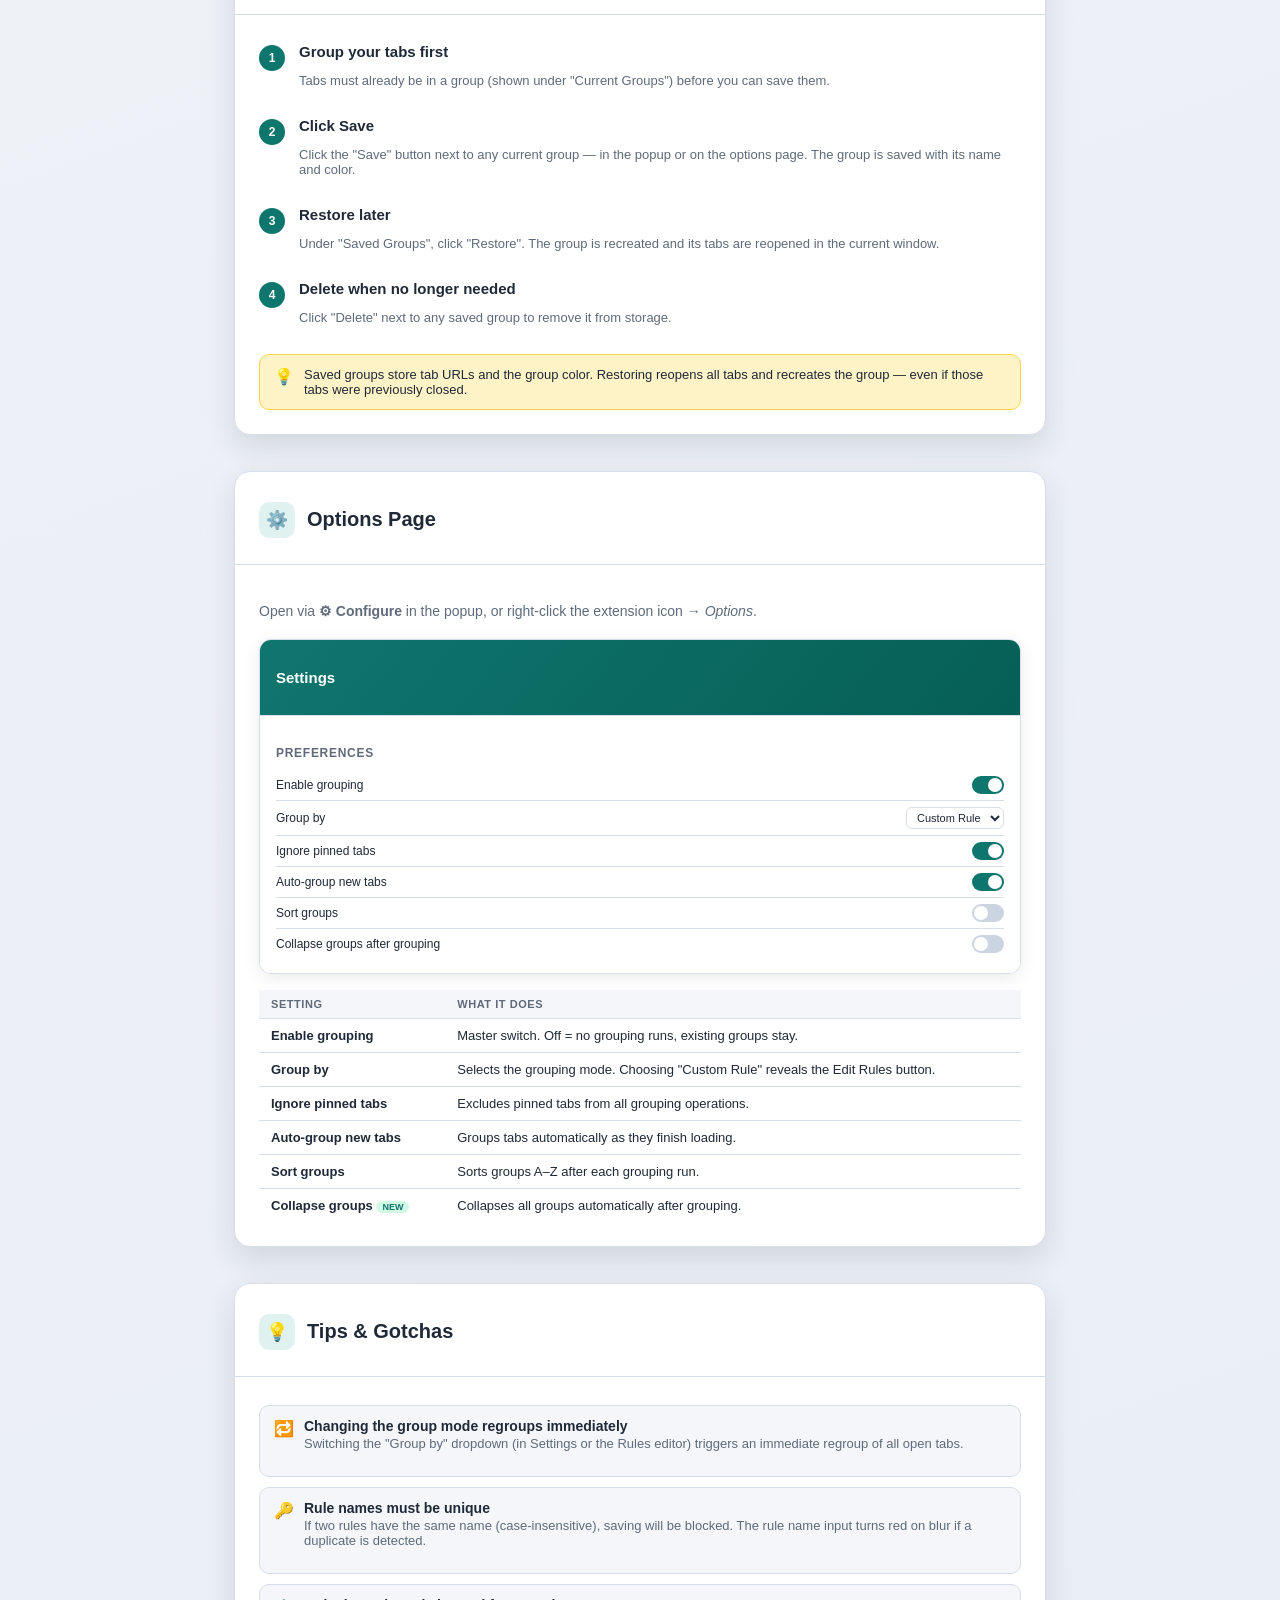
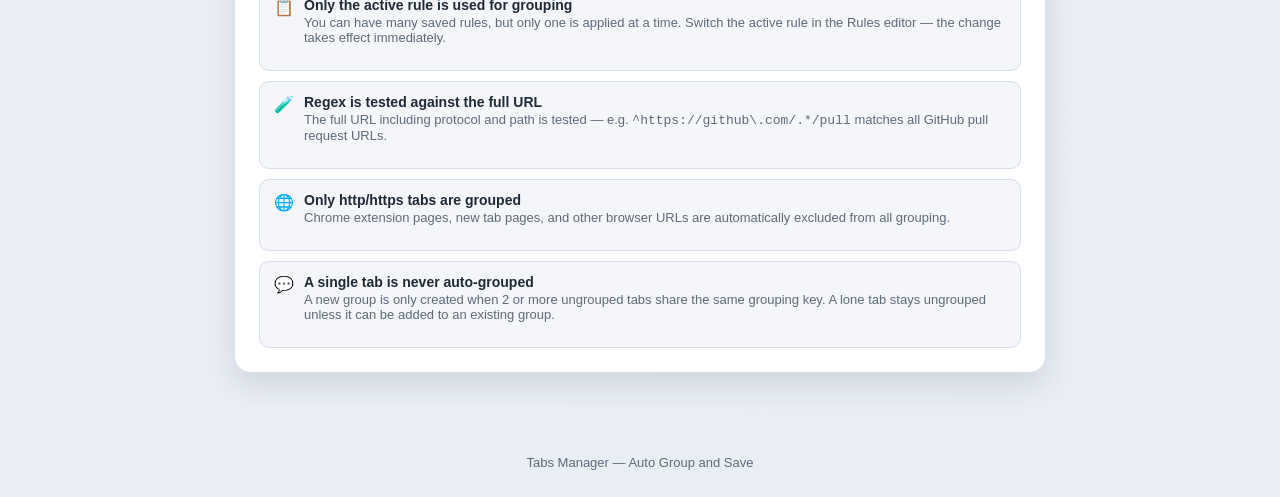
==== commit c189e108: "Update index.html" ====
--- a/index.html
+++ b/index.html
@@ -9,7 +9,8 @@
 </head>
 <body>
 
-<header class="hero">
+<main class="page">
+<header class="hero hero-landing">
   <h1>Tabs Manager — How to Use</h1>
   <p>A complete guide to every feature in Tabs Manager – Auto Group and Save</p>
   <a class="install-btn"
@@ -336,5 +337,10 @@
 
 </div><!-- .content -->
 
+<footer>
+  Tabs Manager — Auto Group and Save
+</footer>
+</main>
+
 </body>
 </html>
--- a/styles.css
+++ b/styles.css
@@ -21,12 +21,17 @@
   :root {
     --bg-top: #0f172a;
     --bg-bottom: #101b33;
+    --bg: #1e2d45;
     --ink: #e5e7eb;
     --muted: #9aa7bb;
     --panel: #182033;
     --border: #2c3950;
     --accent: #1ca094;
-    --accent-strong: #17756e;
+    --accent-strong: #2dd4bf;
+    --accent-light: #0d3d38;
+    --new-bg: #064e3b;
+    --new-tag: #6ee7b7;
+    --warn-bg: #422006;
     --shadow: 0 12px 30px rgba(0, 0, 0, 0.4);
   }
 }
@@ -293,7 +298,7 @@
 .mp-header h3 { font-size: 15px; font-weight: 700; }
 .mp-header p  { font-size: 11px; opacity: .8; margin-top: 2px; }
 .mp-panel {
-  background: #fff;
+  background: var(--panel);
   border-bottom: 1px solid var(--border);
   padding: 10px 12px;
 }
@@ -303,7 +308,7 @@
   padding: 5px 0;
   font-size: 12px; font-weight: 600;
 }
-.mp-row + .mp-row { border-top: 1px solid #f1f5f9; }
+.mp-row + .mp-row { border-top: 1px solid var(--border); }
 .mp-toggle {
   width: 32px; height: 18px;
   background: #0f766e;
@@ -329,7 +334,7 @@
 .mp-configure span { font-size: 11px; color: var(--muted); }
 .mp-configure button {
   font-size: 11px; font-weight: 700;
-  background: #f1f5f9; border: 1px solid var(--border);
+  background: var(--bg); color: var(--ink); border: 1px solid var(--border);
   border-radius: 8px; padding: 4px 8px; cursor: default;
 }
 .mp-group-list { display: grid; gap: 5px; }
@@ -365,7 +370,7 @@
 }
 .mo-hero h3 { font-size: 15px; font-weight: 700; }
 .mo-panel {
-  background: #fff;
+  background: var(--panel);
   border-top: 1px solid var(--border);
   padding: 14px 16px;
 }
@@ -374,12 +379,13 @@
   display: flex; align-items: center;
   justify-content: space-between;
   padding: 6px 0;
-  border-bottom: 1px solid #f1f5f9;
+  border-bottom: 1px solid var(--border);
   font-size: 12px;
 }
 .mo-row:last-child { border-bottom: none; }
 .mo-row select {
   font-size: 11px; padding: 3px 6px;
+  background: var(--panel); color: var(--ink);
   border: 1px solid var(--border); border-radius: 6px;
 }
 
@@ -397,7 +403,7 @@
   color: #fff; padding: 12px 16px;
 }
 .mr-header h3 { font-size: 14px; font-weight: 700; }
-.mr-body { background: #fff; padding: 14px 16px; }
+.mr-body { background: var(--panel); padding: 14px 16px; }
 .mr-rule {
   border: 1px solid var(--border);
   border-radius: 10px; padding: 10px 12px;
@@ -412,32 +418,33 @@
   background: transparent; border: none; color: var(--ink);
 }
 .mr-group {
-  border: 1px solid #e2e8f0;
+  border: 1px solid var(--border);
   border-radius: 8px; padding: 8px 10px;
-  margin-bottom: 6px; background: #f8fafc;
+  margin-bottom: 6px; background: var(--bg);
 }
 .mr-group-meta {
   display: flex; align-items: center; gap: 6px; margin-bottom: 6px;
 }
 .chip {
   display: inline-flex; align-items: center; gap: 4px;
-  background: #e0f2f0; border: 1px solid #99d6d0;
+  background: var(--accent-light); border: 1px solid var(--accent);
   border-radius: 20px; padding: 2px 8px 2px 6px;
   font-size: 11px;
 }
-.chip .ct { font-size: 9px; font-weight: 800; color: #0f766e; text-transform: uppercase; }
+.chip .ct { font-size: 9px; font-weight: 800; color: var(--new-tag); text-transform: uppercase; }
 .chip-and { font-size: 9px; font-weight: 700; color: var(--muted); text-transform: uppercase; padding: 0 2px; }
 .mr-add-row {
   display: flex; gap: 6px; margin-top: 6px; align-items: center;
 }
 .mr-add-row select, .mr-add-row input {
   font-size: 11px; padding: 3px 6px;
+  background: var(--panel); color: var(--ink);
   border: 1px solid var(--border); border-radius: 6px;
 }
 .mr-add-row input { flex: 1; }
 .btn-plus {
   width: 22px; height: 22px;
-  background: #e0f2f0; color: #0f766e;
+  background: var(--accent-light); color: var(--new-tag);
   border: none; border-radius: 50%;
   font-size: 16px; font-weight: 700;
   display: flex; align-items: center; justify-content: center;
@@ -468,3 +475,9 @@
   .hero h1 { font-size: 26px; }
   .mockup-popup { width: 100%; }
 }
+
+/* ── Dark mode: residual overrides (no variable equivalent) ── */
+@media (prefers-color-scheme: dark) {
+  .mp-toggle.off { background: #374357; }
+  .tip { border-color: #854d0e; }
+}
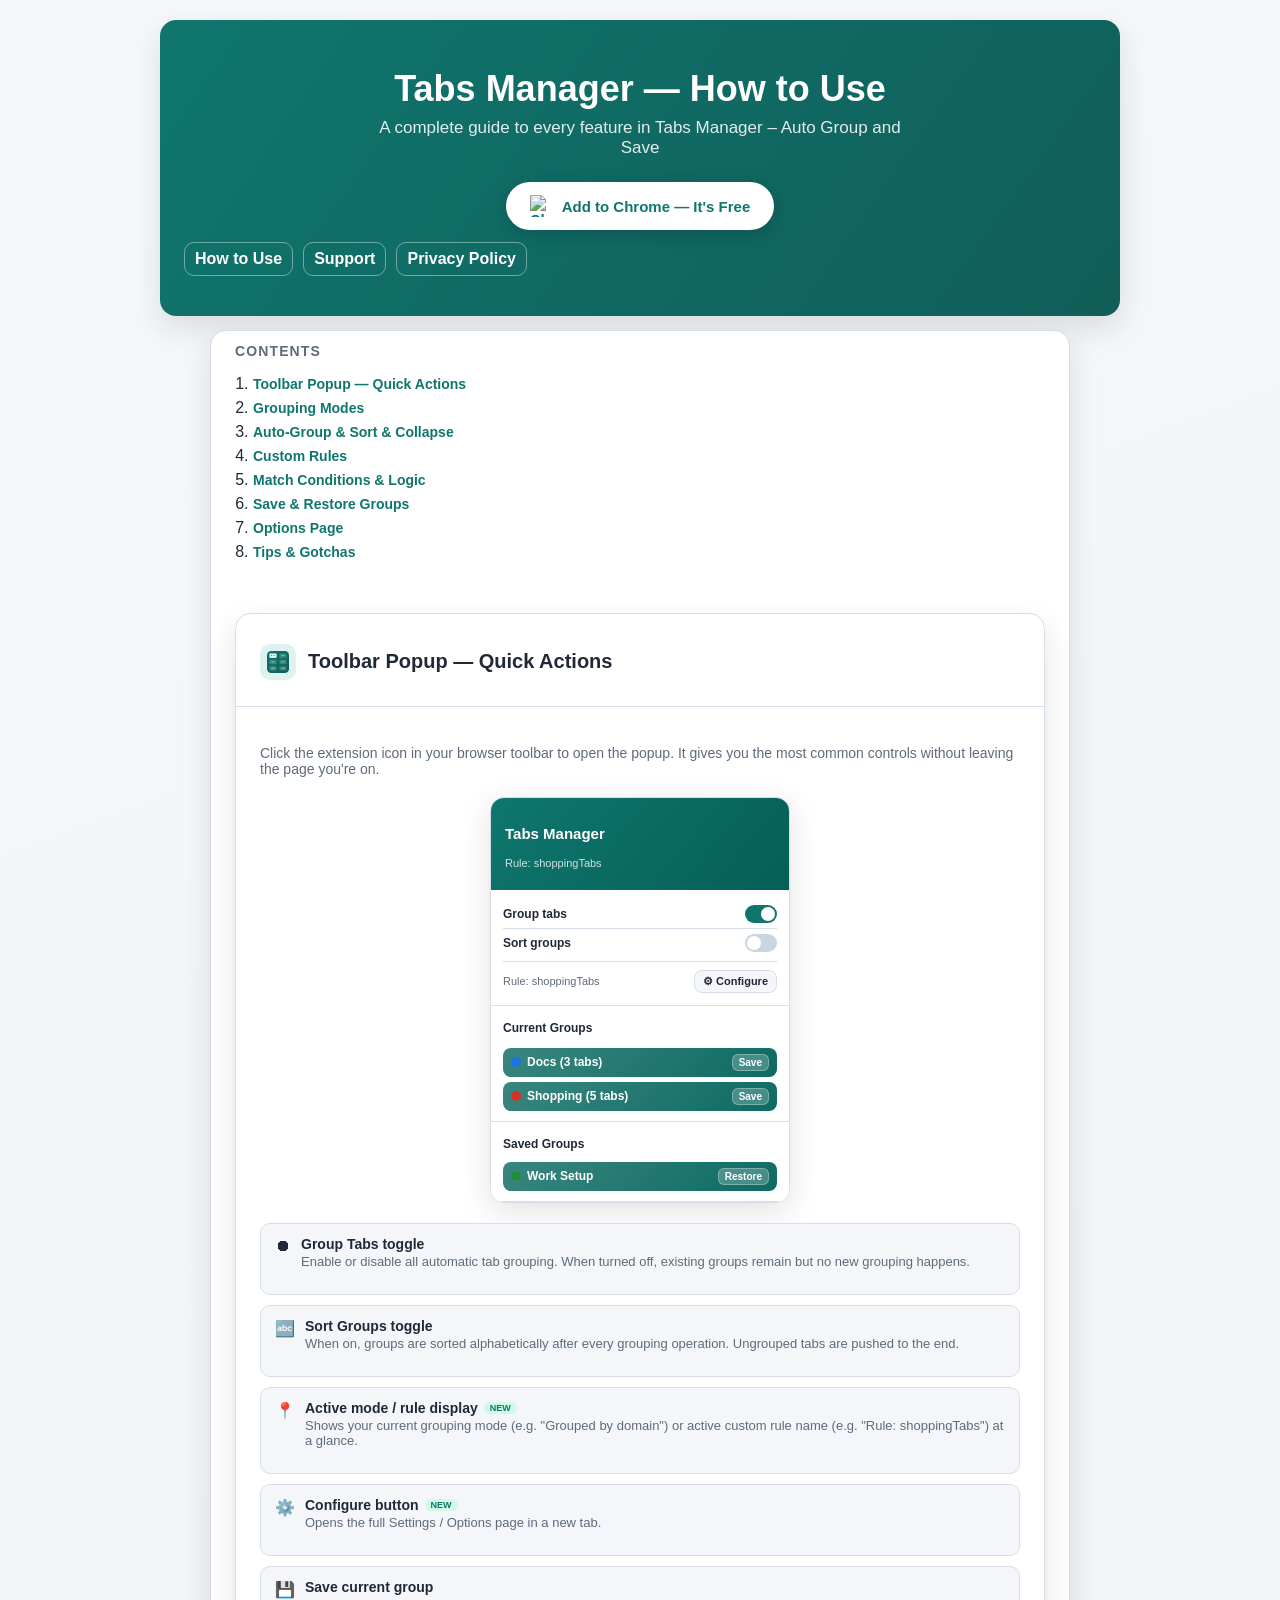
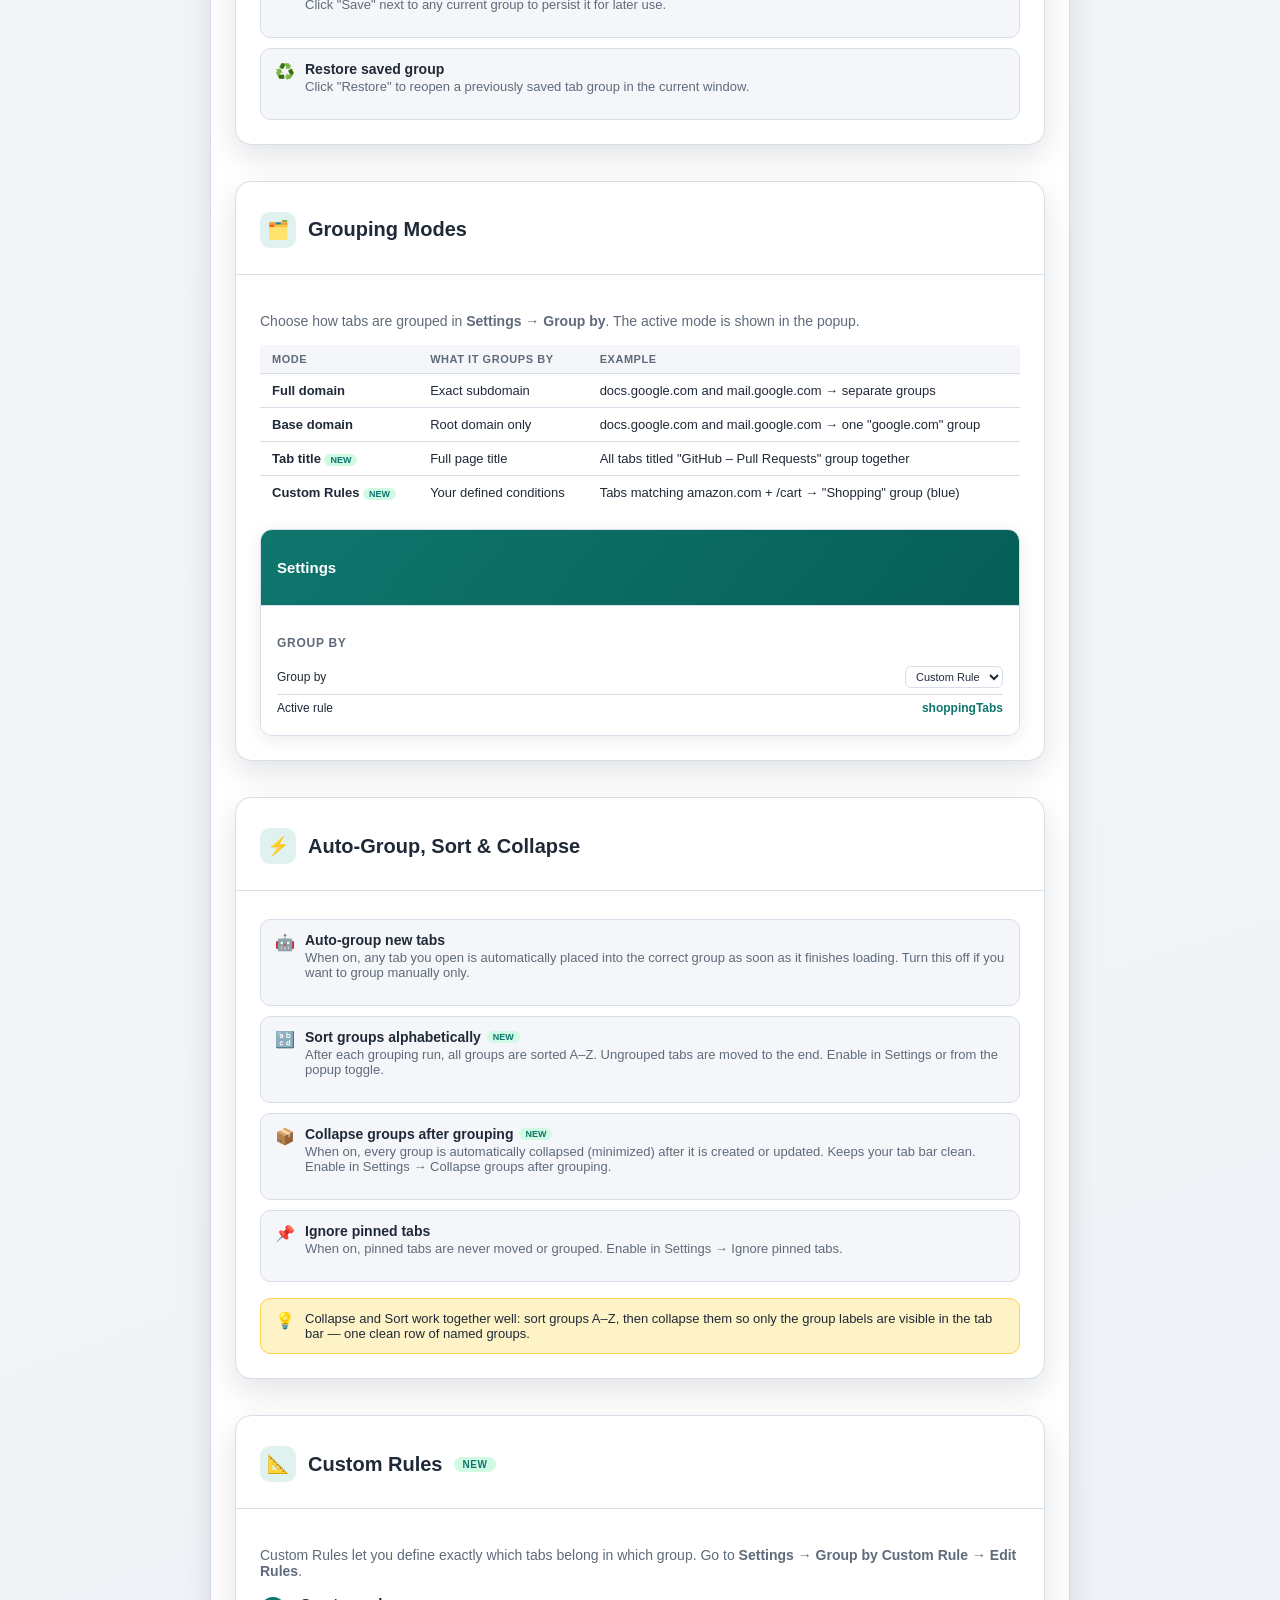
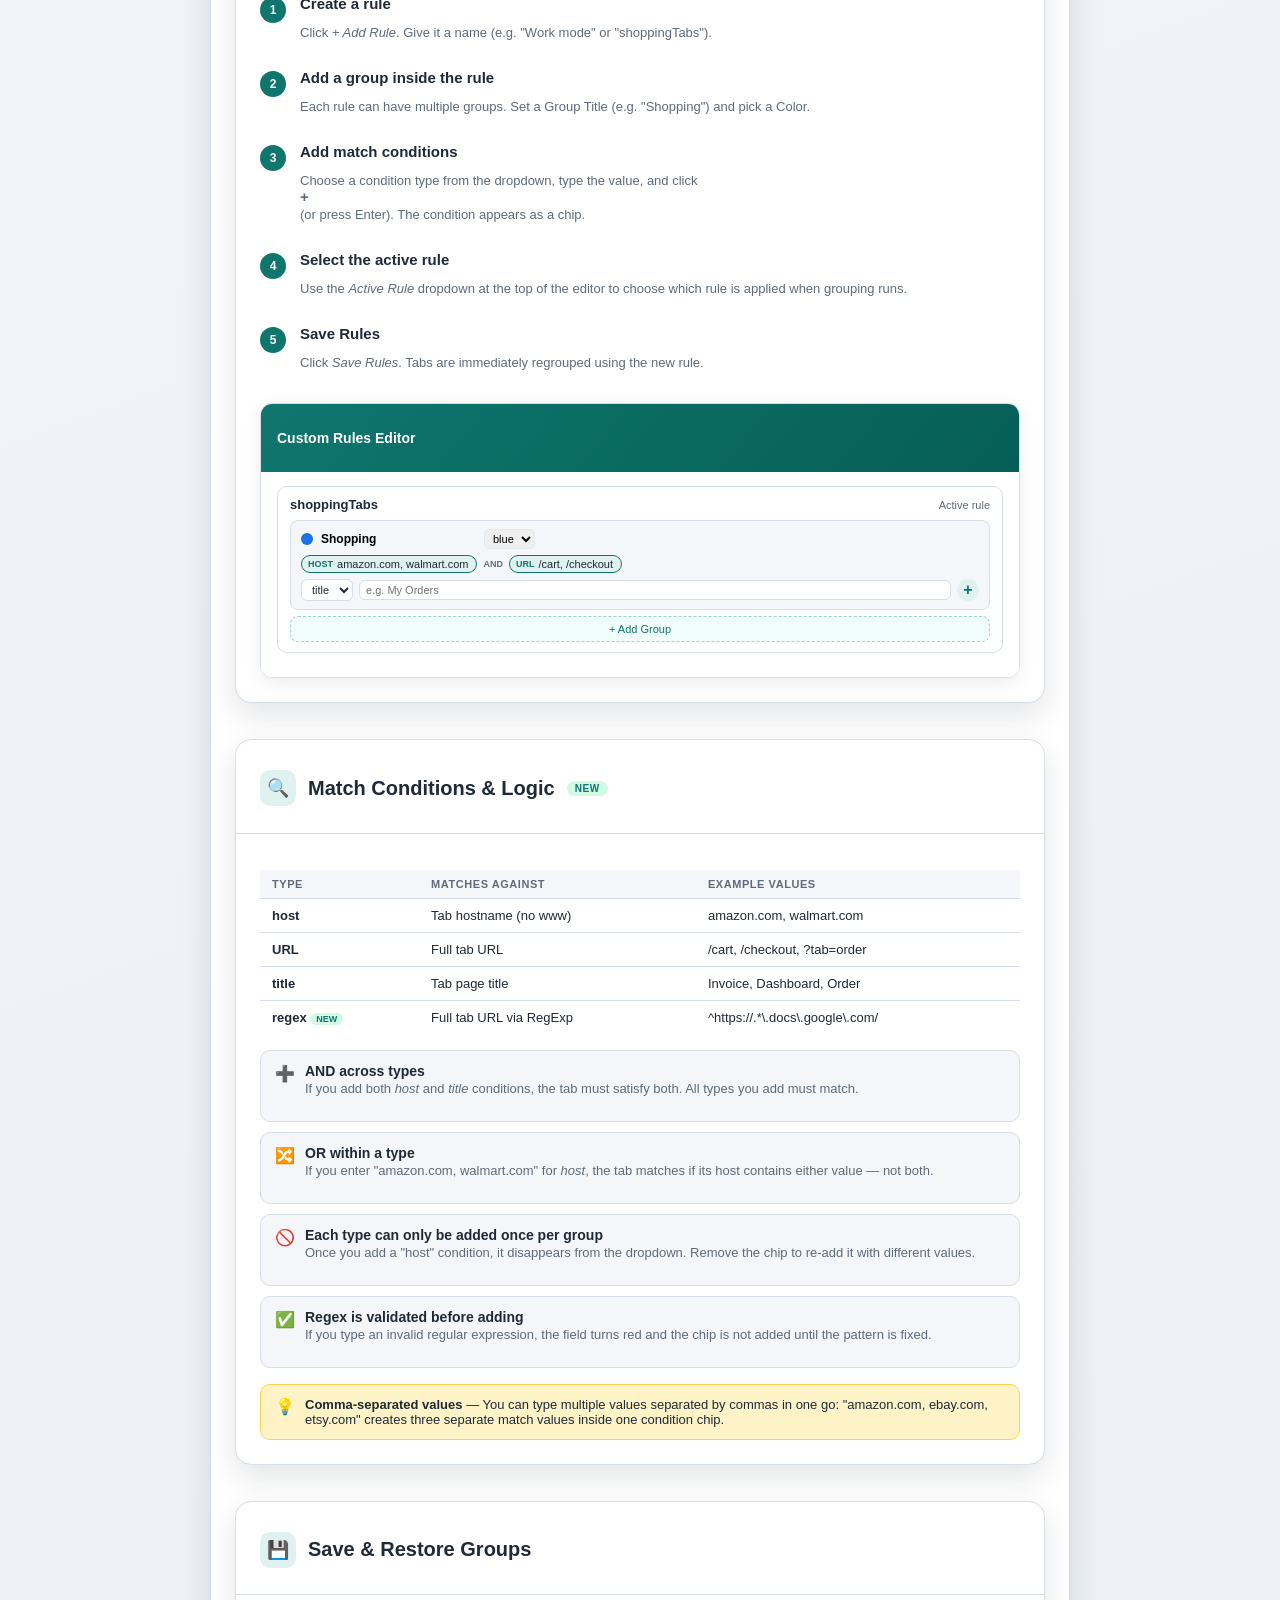
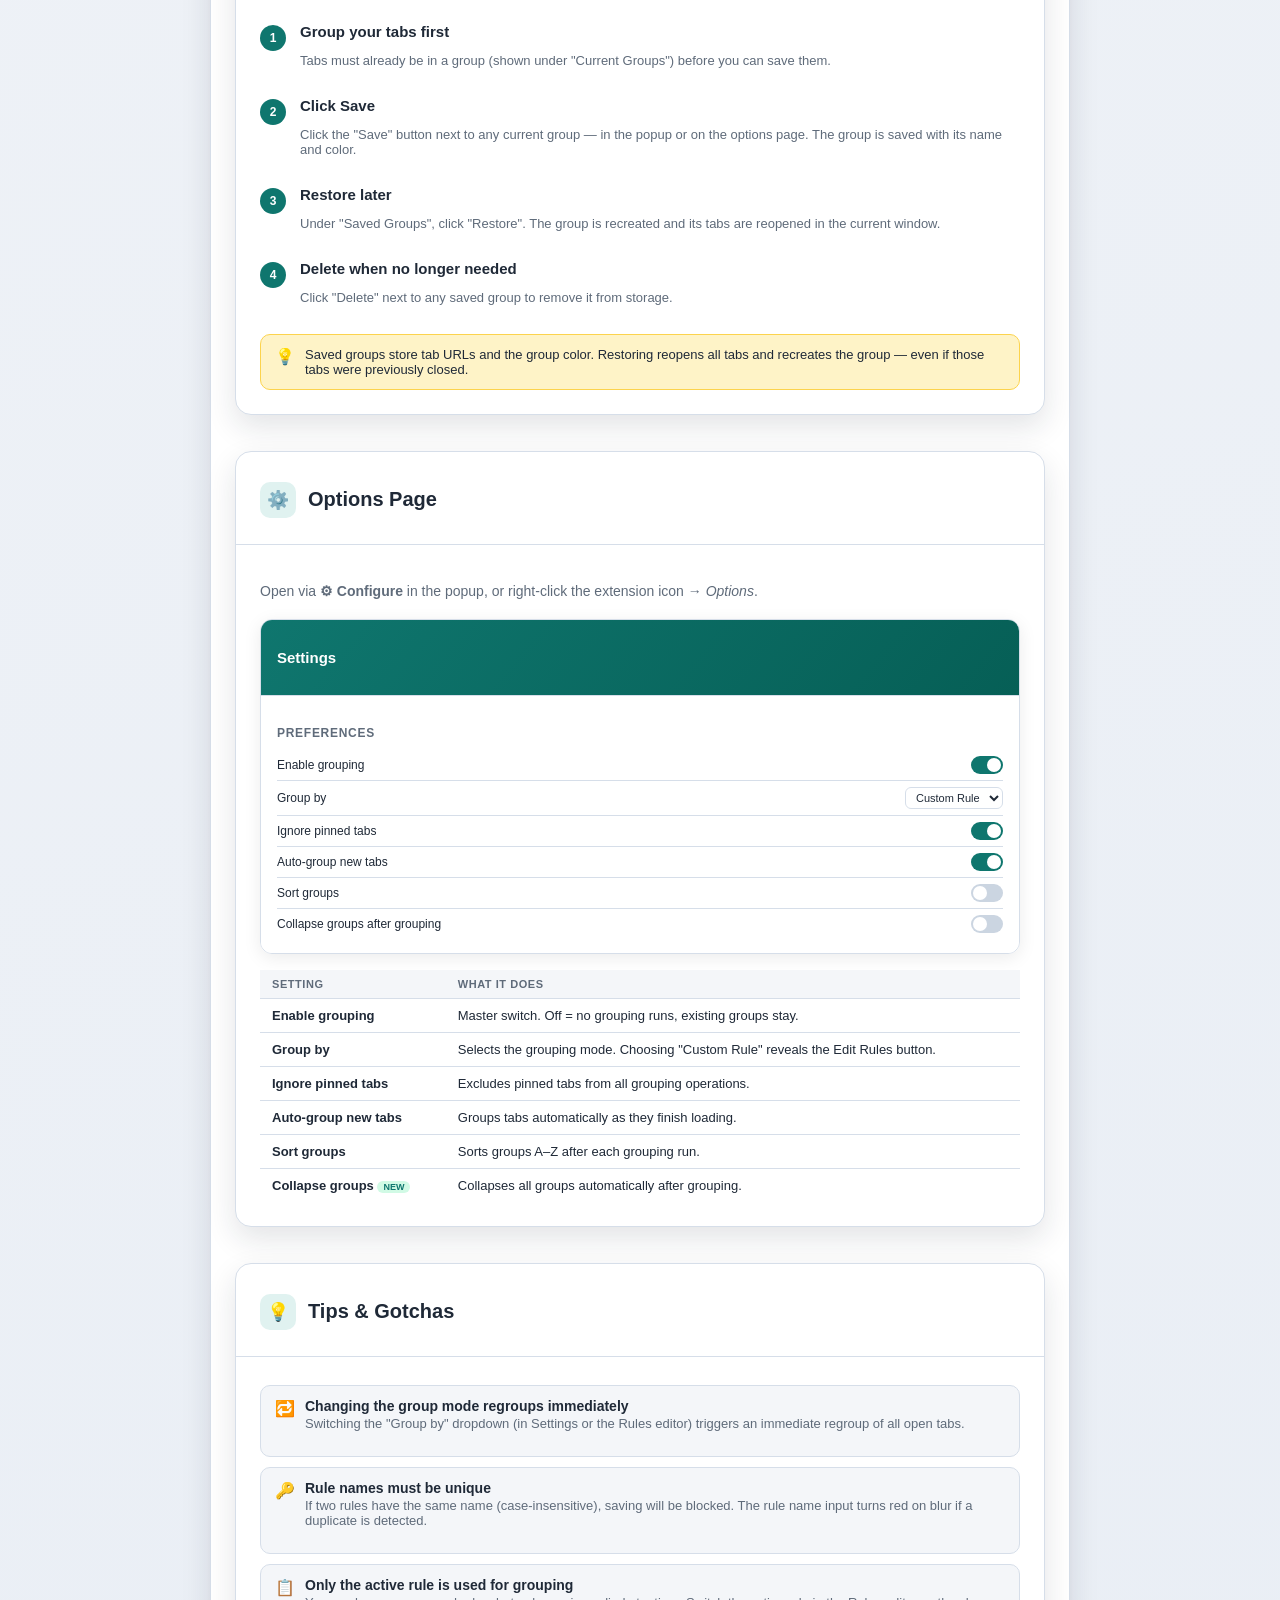
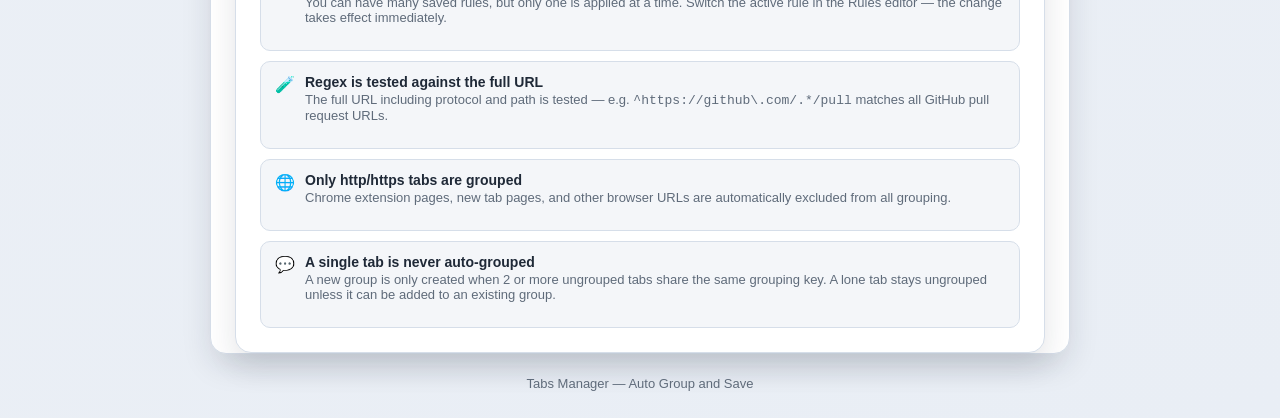
==== commit dc7f3b8e: "Update print statement from 'Hello' to 'Goodbye'" ====
--- a/index.html
+++ b/index.html
@@ -26,9 +26,10 @@
   </nav>
 </header>
 
+<div class="content">
+
 <!-- TOC -->
-<div class="toc-wrap">
-  <div class="toc">
+<div class="toc">
     <h2>Contents</h2>
     <ol>
       <li><a href="#popup">Toolbar Popup — Quick Actions</a></li>
@@ -40,10 +41,7 @@
       <li><a href="#options">Options Page</a></li>
       <li><a href="#tips">Tips &amp; Gotchas</a></li>
     </ol>
-  </div>
 </div>
-
-<div class="content">
 
   <!-- ── 1. Popup ── -->
   <section class="section" id="popup">
--- a/styles.css
+++ b/styles.css
@@ -147,19 +147,22 @@
    Index page — How to Use
    ════════════════════════════════════ */
 
-/* Remove body padding on index page (full-width hero layout) */
-body:has(> header.hero) {
-  padding: 0;
-}
-
-.hero {
-  background: linear-gradient(135deg, #0f766e 0%, #065f56 100%);
-  color: #fff;
-  padding: 56px 24px 48px;
+/* Landing page hero — index.html only */
+.page .hero.hero-landing {
+  padding: 48px 24px 40px;
   text-align: center;
 }
-.hero h1 { font-size: 36px; font-weight: 800; margin-bottom: 10px; }
-.hero p  { font-size: 17px; opacity: 0.88; max-width: 560px; margin: 0 auto; }
+.page .hero.hero-landing h1 {
+  font-size: 36px;
+  font-weight: 800;
+  margin-bottom: 8px;
+}
+.page .hero.hero-landing p {
+  font-size: 17px;
+  color: rgba(255, 255, 255, 0.88);
+  max-width: 560px;
+  margin: 0 auto;
+}
 .install-btn {
   display: inline-flex;
   align-items: center;
@@ -181,13 +184,8 @@
 }
 .install-btn img { width: 22px; height: 22px; }
 
-/* ── TOC ── */
-.toc-wrap {
-  max-width: 860px;
-  margin: 32px auto;
-  padding: 0 24px;
-}
-.toc {
+/* ── Layout ── */
+.content {
   background: var(--panel);
   border: 1px solid var(--border);
   border-radius: var(--radius);
@@ -202,7 +200,7 @@
 /* ── Layout ── */
 .content {
   max-width: 860px;
-  margin: 0 auto 60px;
+  margin: 0 auto;
   padding: 0 24px;
   display: grid;
   gap: 36px;
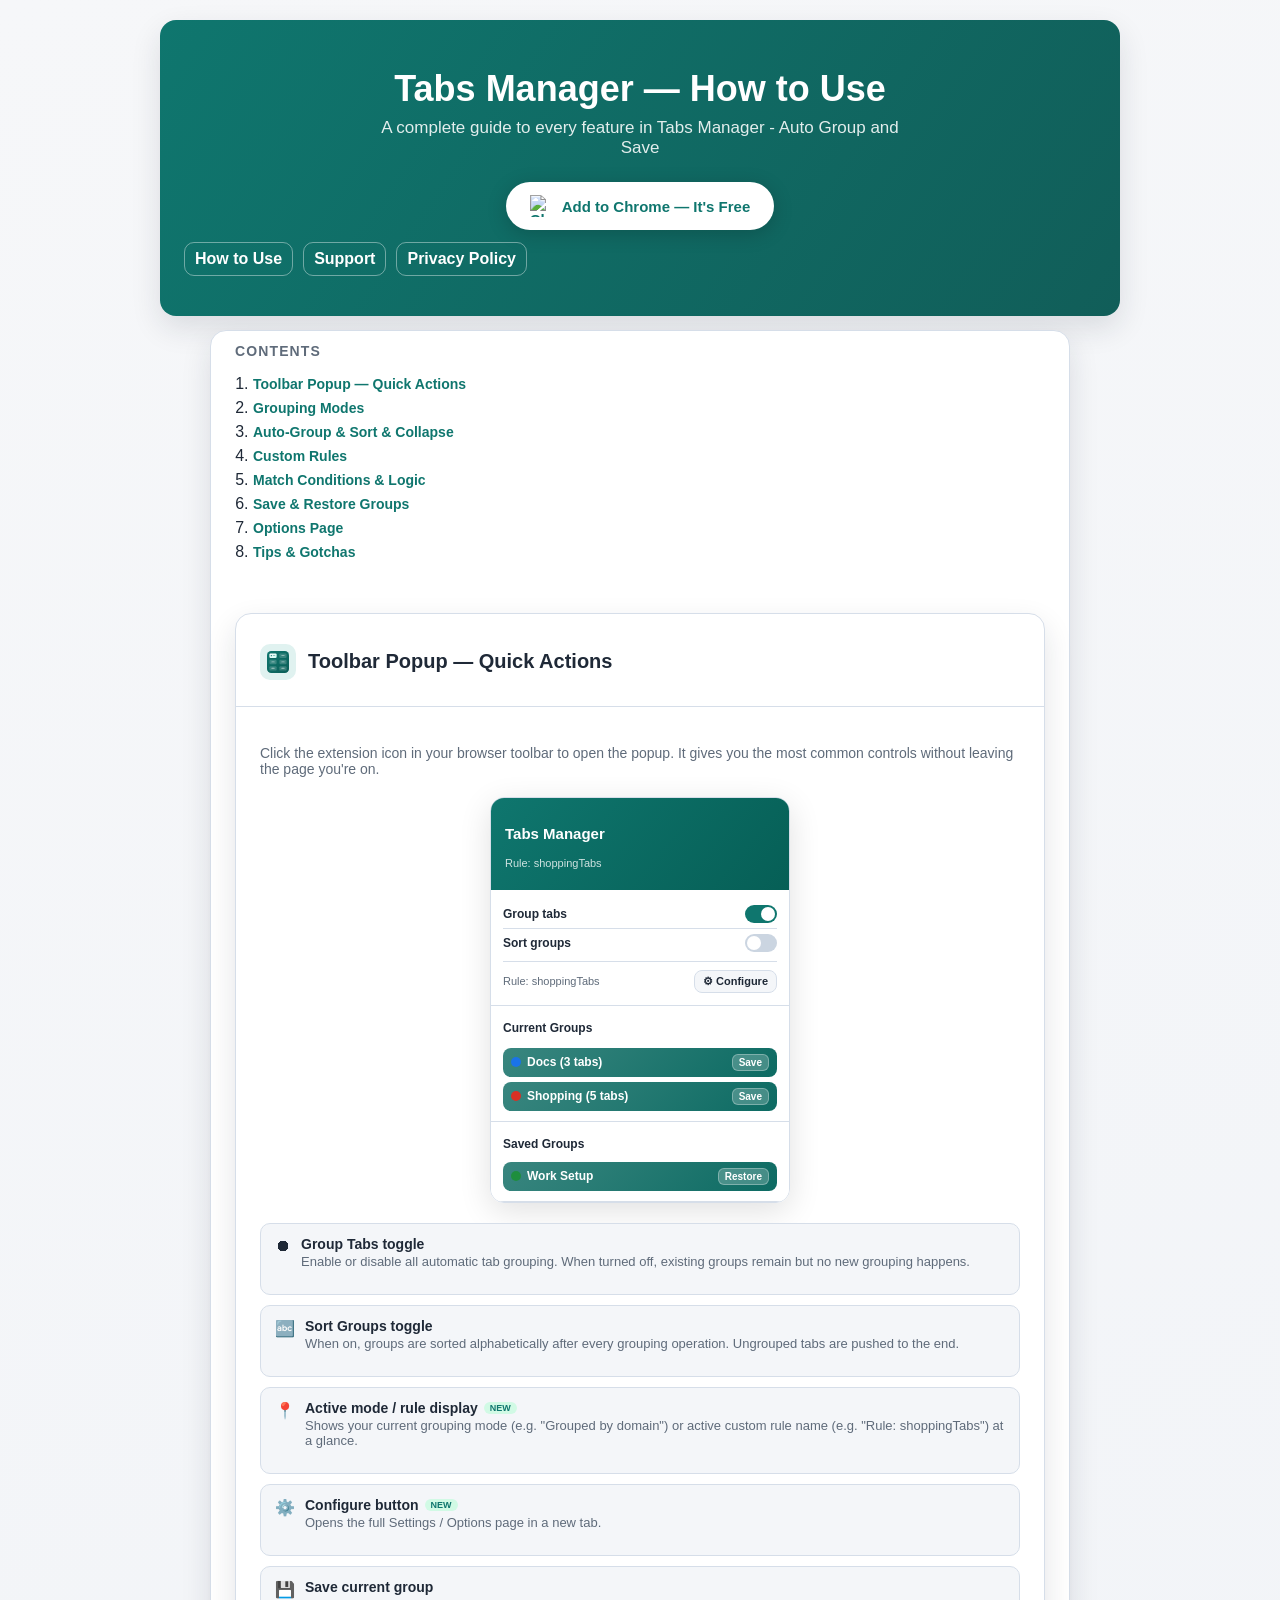
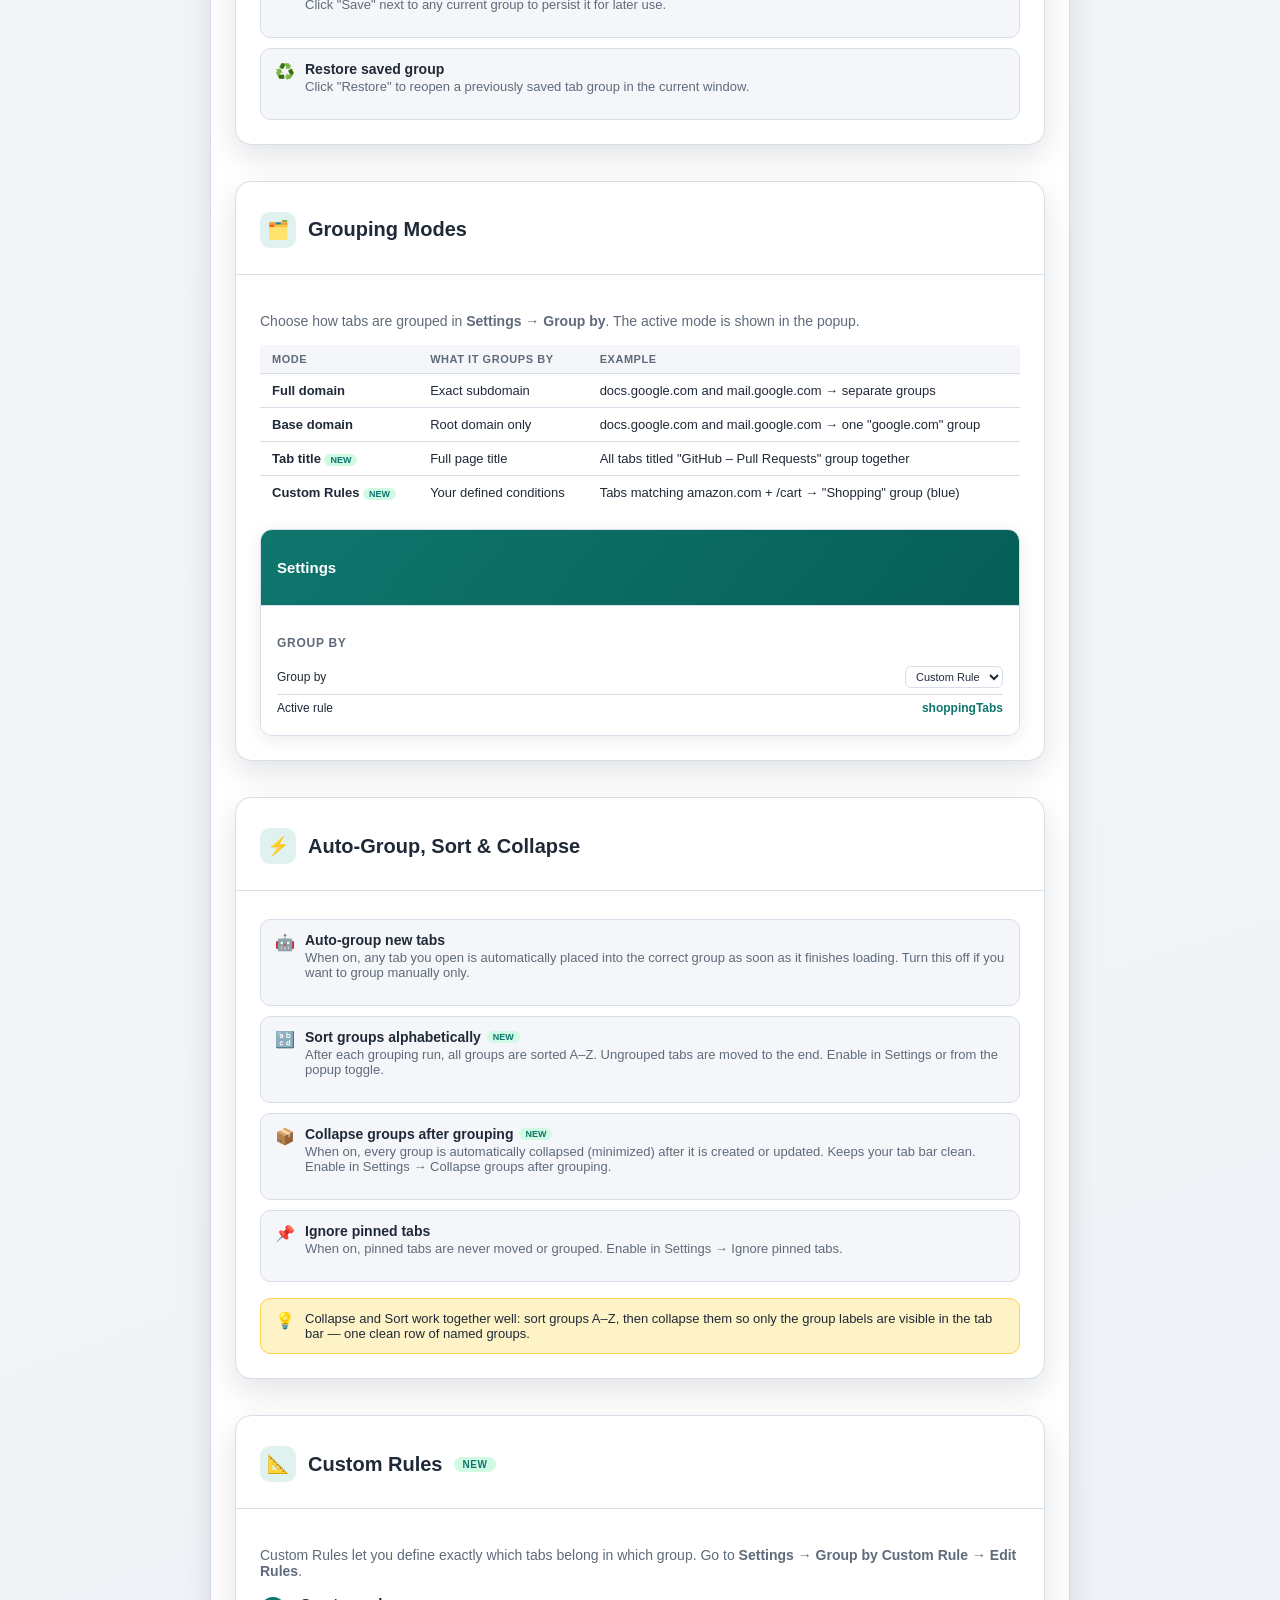
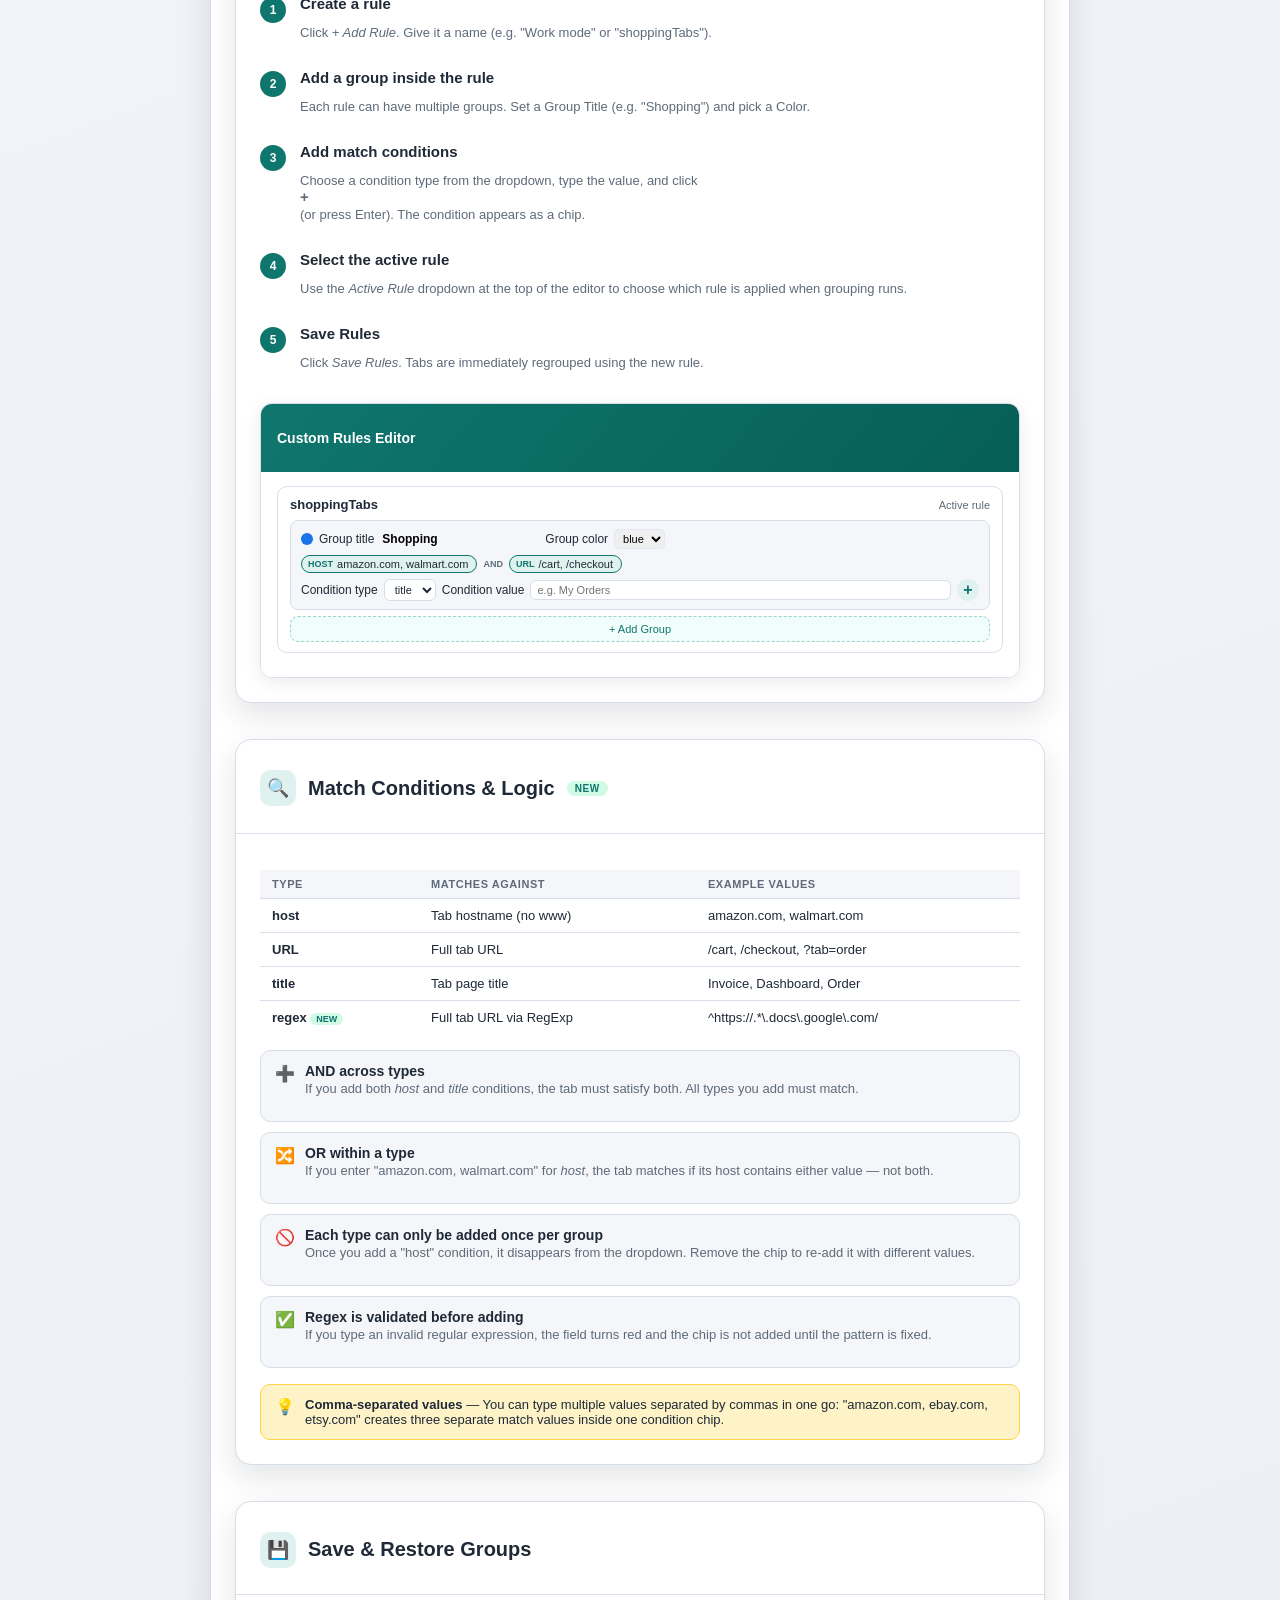
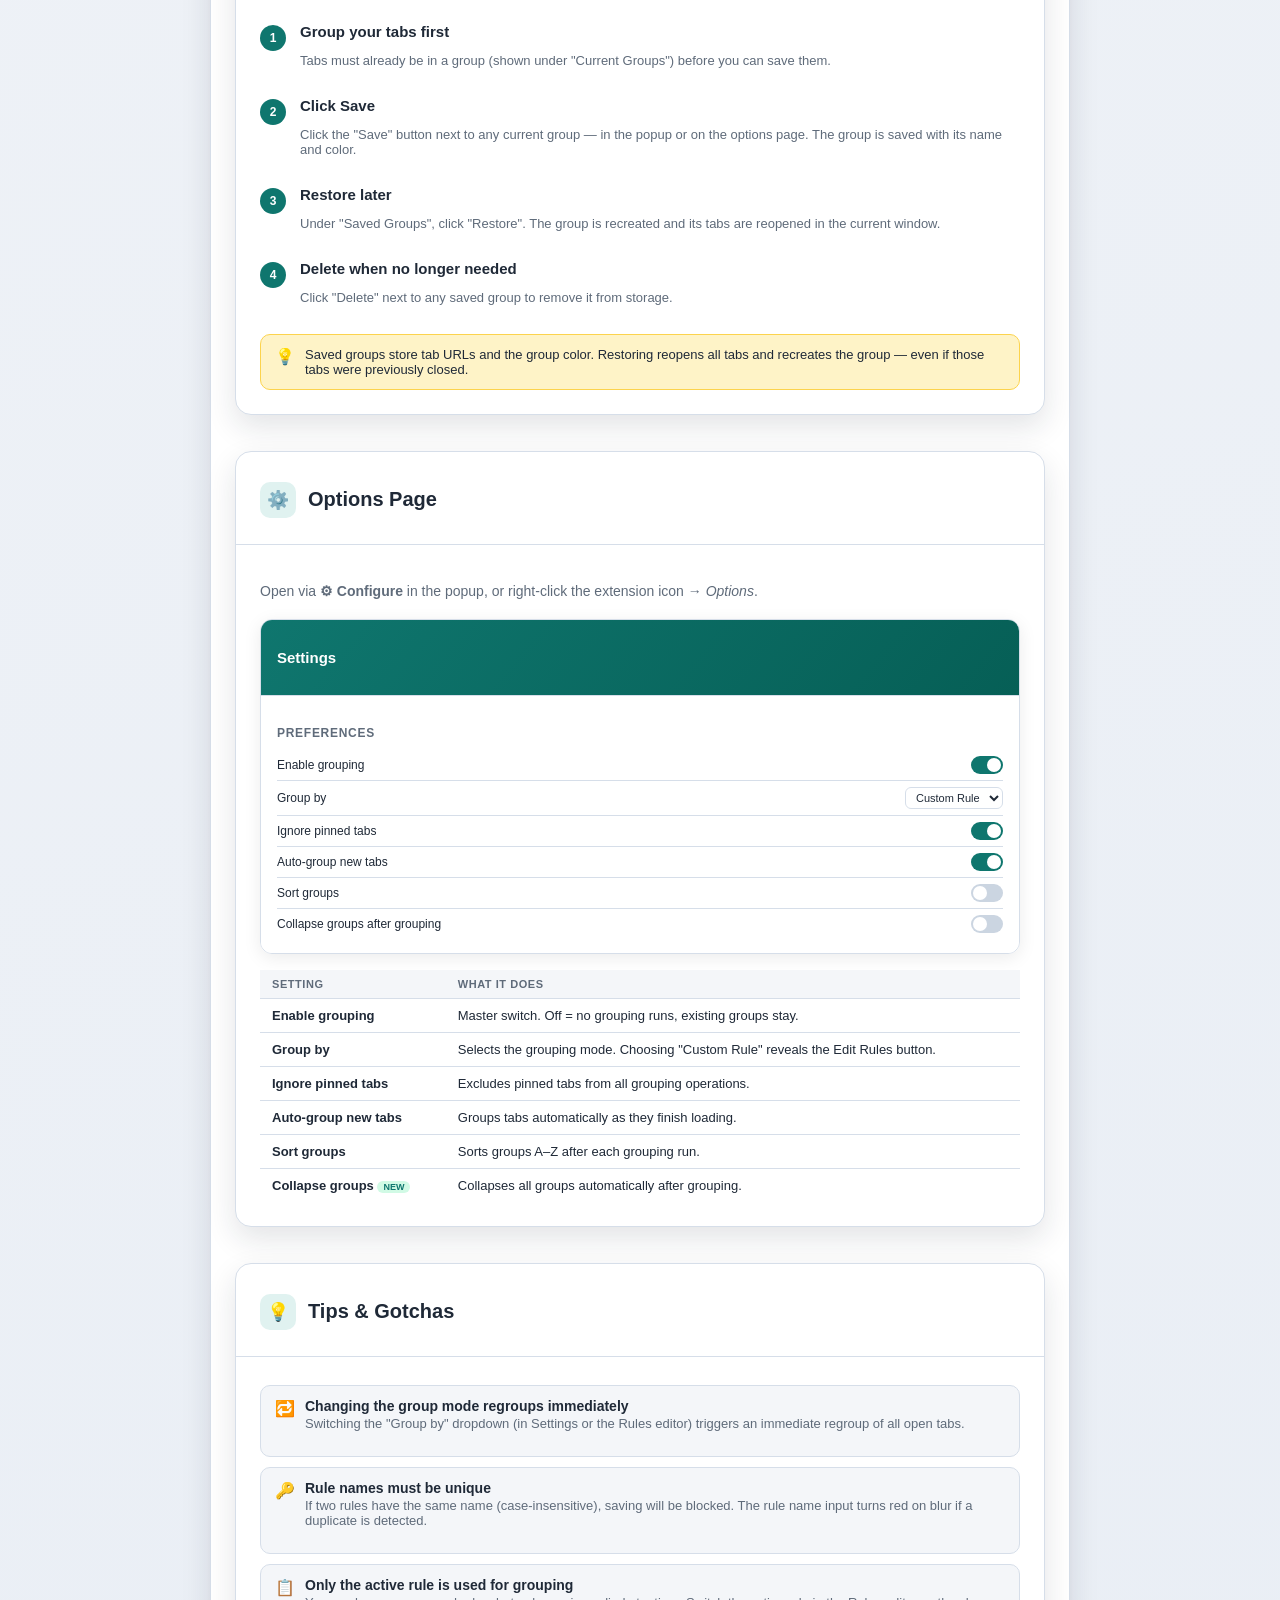
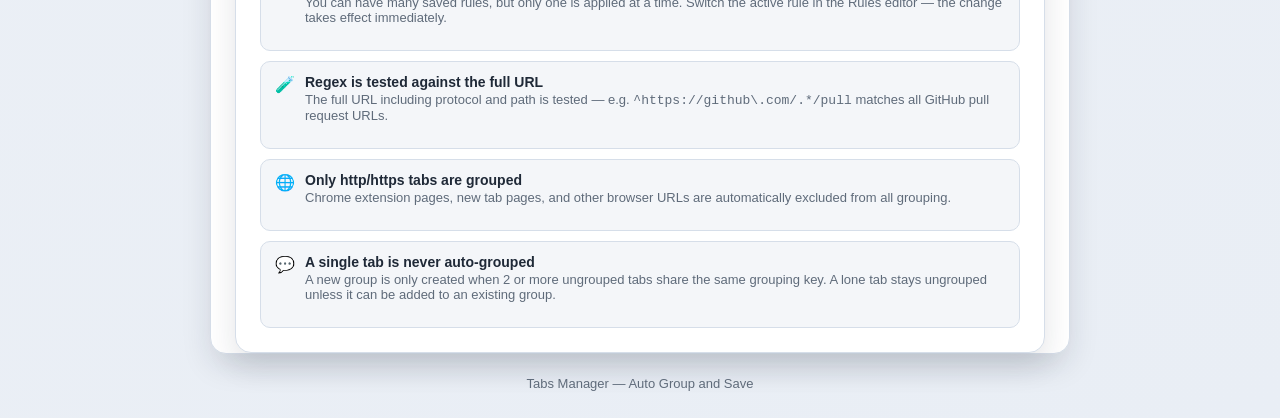
==== commit eaf474f5: "Update index.html" ====
--- a/index.html
+++ b/index.html
@@ -3,7 +3,8 @@
 <head>
   <meta charset="UTF-8" />
   <meta name="viewport" content="width=device-width, initial-scale=1" />
-  <title>Tabs Manager – How to Use</title>
+  <meta name="description" content="Learn how to use Tabs Manager - Auto Group and Save, including grouping modes, custom rules, saved groups, and options settings." />
+  <title>Tabs Manager - How to Use</title>
   <link rel="icon" type="image/svg+xml" href="assets/favicon.svg" />
   <link rel="stylesheet" href="styles.css" />
 </head>
@@ -12,7 +13,7 @@
 <main class="page">
 <header class="hero hero-landing">
   <h1>Tabs Manager — How to Use</h1>
-  <p>A complete guide to every feature in Tabs Manager – Auto Group and Save</p>
+  <p>A complete guide to every feature in Tabs Manager - Auto Group and Save</p>
   <a class="install-btn"
      href="https://chromewebstore.google.com/detail/tabs-manager-auto-group-a/fpbkahbolcccgeacngklfppkdkoooggn"
      target="_blank" rel="noopener noreferrer">
@@ -137,8 +138,8 @@
         <div class="mo-panel">
           <h4>Group By</h4>
           <div class="mo-row">
-            <span>Group by</span>
-            <select><option>Custom Rule</option></select>
+            <label for="grouping-mode-preview">Group by</label>
+            <select id="grouping-mode-preview"><option>Custom Rule</option></select>
           </div>
           <div class="mo-row">
             <span>Active rule</span>
@@ -201,8 +202,10 @@
             <div class="mr-group">
               <div class="mr-group-meta">
                 <span class="swatch" style="background:#1a73e8;width:12px;height:12px;border-radius:50%;"></span>
-                <input style="border:none;font-size:12px;font-weight:600;background:transparent;" value="Shopping" readonly />
-                <select style="font-size:11px;padding:2px 4px;border:1px solid #e2e8f0;border-radius:5px;"><option>blue</option></select>
+                <label class="sr-only" for="rule-group-title-preview">Group title</label>
+                <input id="rule-group-title-preview" style="border:none;font-size:12px;font-weight:600;background:transparent;" value="Shopping" readonly />
+                <label class="sr-only" for="rule-group-color-preview">Group color</label>
+                <select id="rule-group-color-preview" style="font-size:11px;padding:2px 4px;border:1px solid #e2e8f0;border-radius:5px;"><option>blue</option></select>
               </div>
               <div style="display:flex;align-items:center;gap:4px;flex-wrap:wrap;">
                 <span class="chip"><span class="ct">host</span> amazon.com, walmart.com</span>
@@ -210,8 +213,10 @@
                 <span class="chip"><span class="ct">url</span> /cart, /checkout</span>
               </div>
               <div class="mr-add-row">
-                <select><option>title</option></select>
-                <input placeholder="e.g. My Orders" readonly />
+                <label class="sr-only" for="rule-condition-type-preview">Condition type</label>
+                <select id="rule-condition-type-preview"><option>title</option></select>
+                <label class="sr-only" for="rule-condition-value-preview">Condition value</label>
+                <input id="rule-condition-value-preview" placeholder="e.g. My Orders" readonly />
                 <button class="btn-plus">+</button>
               </div>
             </div>
@@ -293,7 +298,7 @@
         <div class="mo-panel">
           <h4>Preferences</h4>
           <div class="mo-row"><span>Enable grouping</span><div class="mp-toggle"></div></div>
-          <div class="mo-row"><span>Group by</span><select><option>Custom Rule</option></select></div>
+          <div class="mo-row"><label for="options-group-by-preview">Group by</label><select id="options-group-by-preview"><option>Custom Rule</option></select></div>
           <div class="mo-row"><span>Ignore pinned tabs</span><div class="mp-toggle"></div></div>
           <div class="mo-row"><span>Auto-group new tabs</span><div class="mp-toggle"></div></div>
           <div class="mo-row"><span>Sort groups</span><div class="mp-toggle off"></div></div>
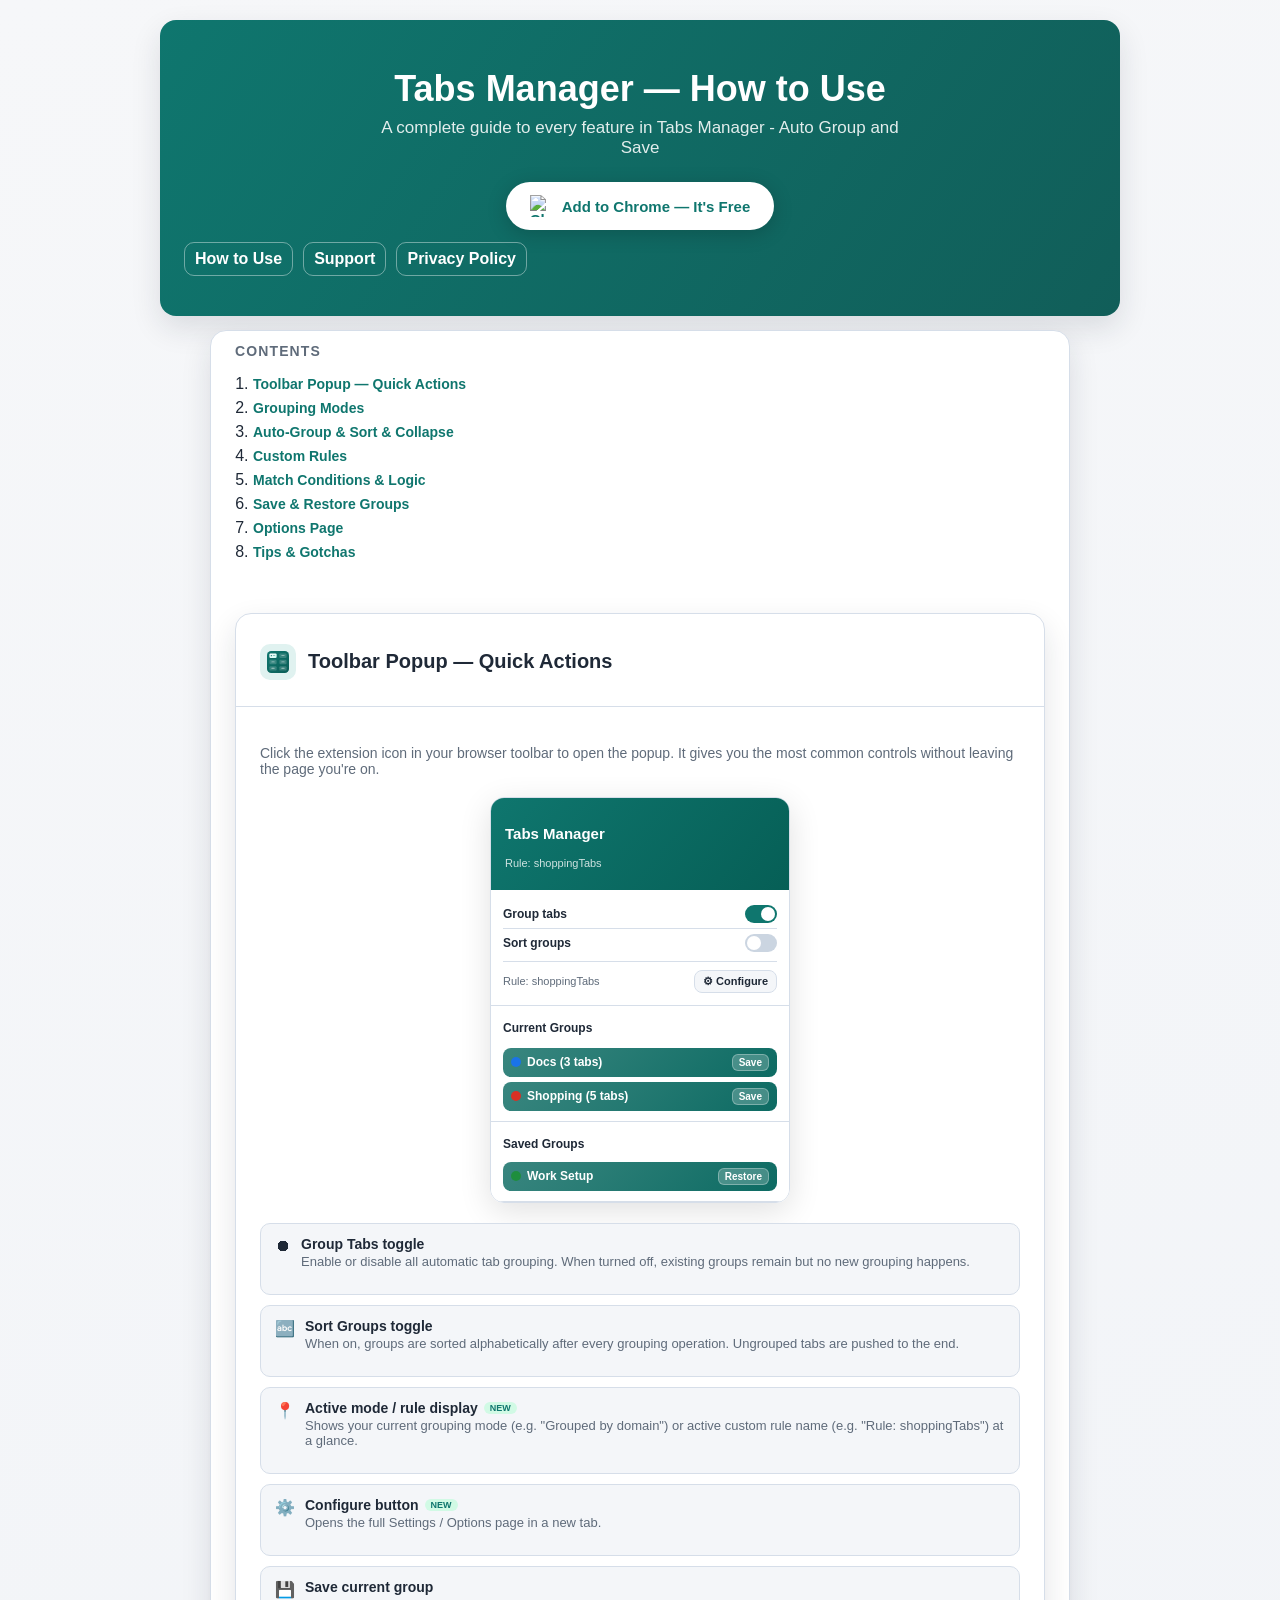
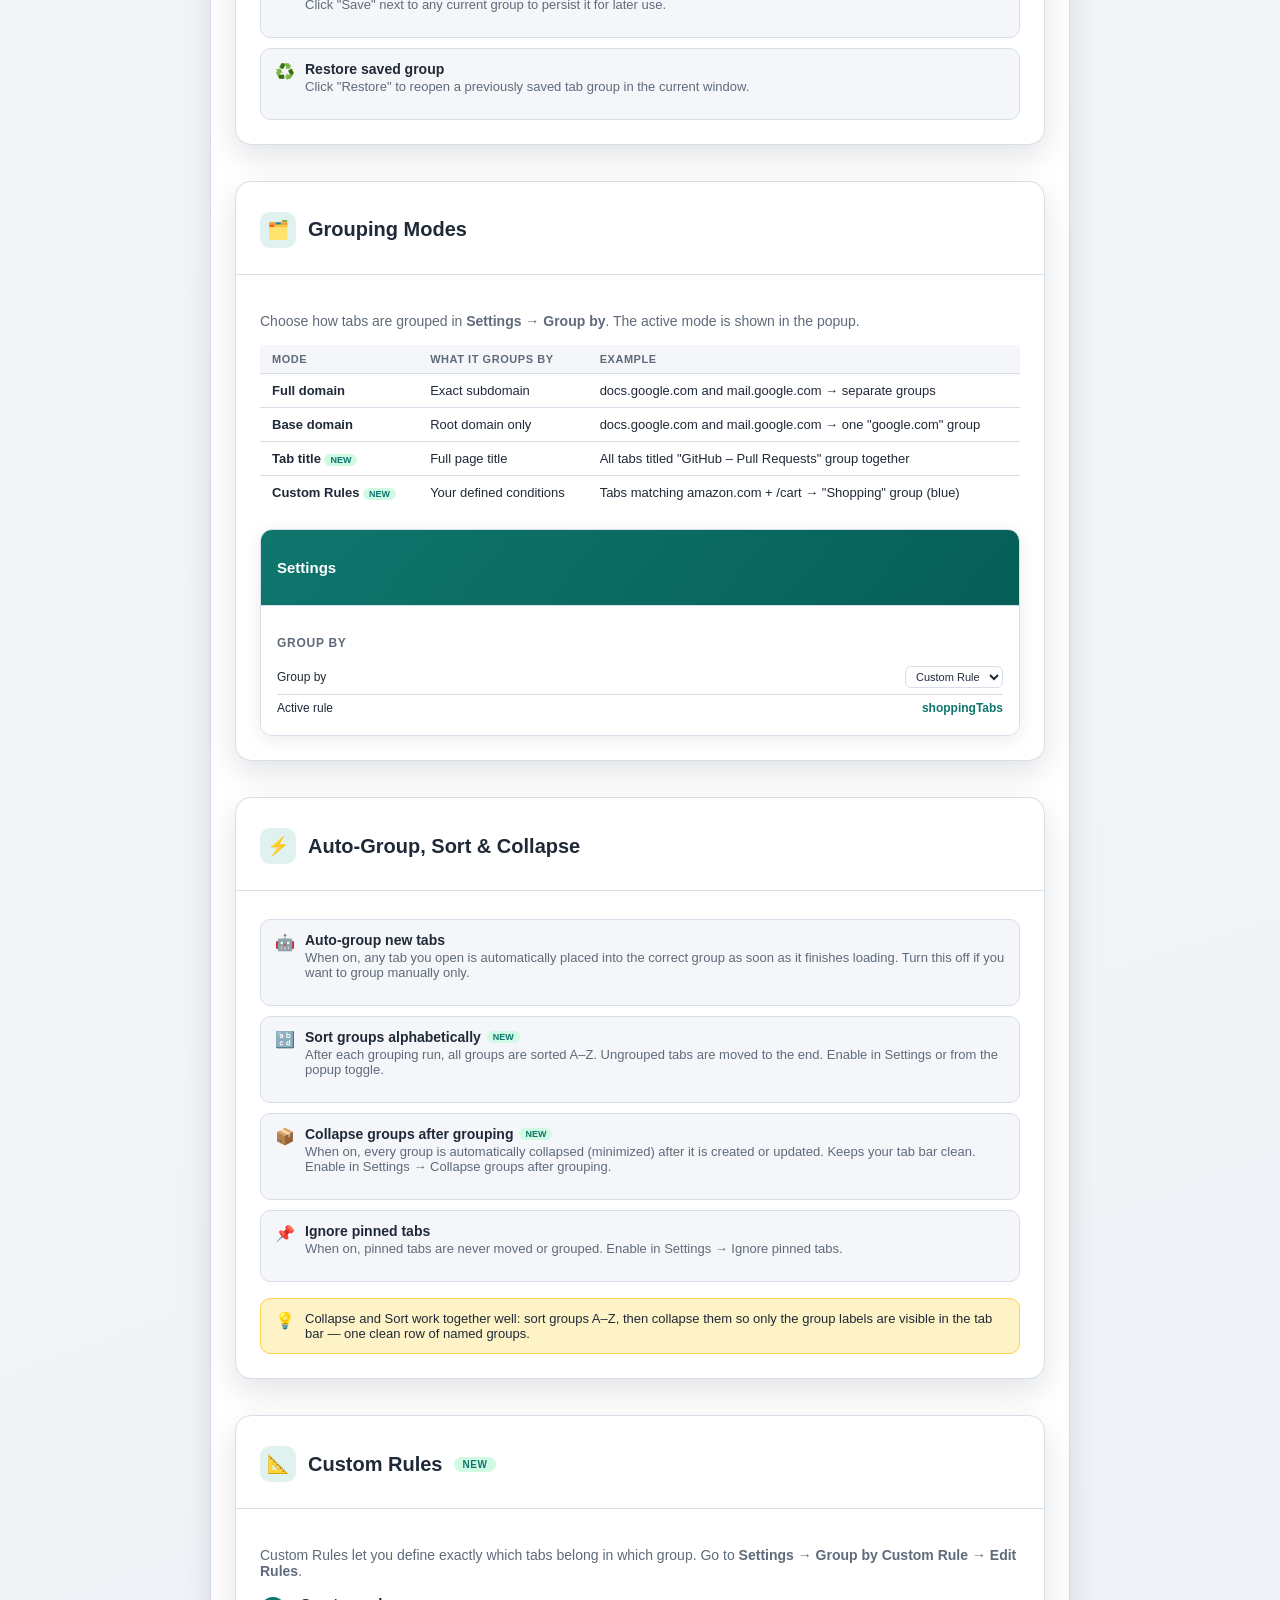
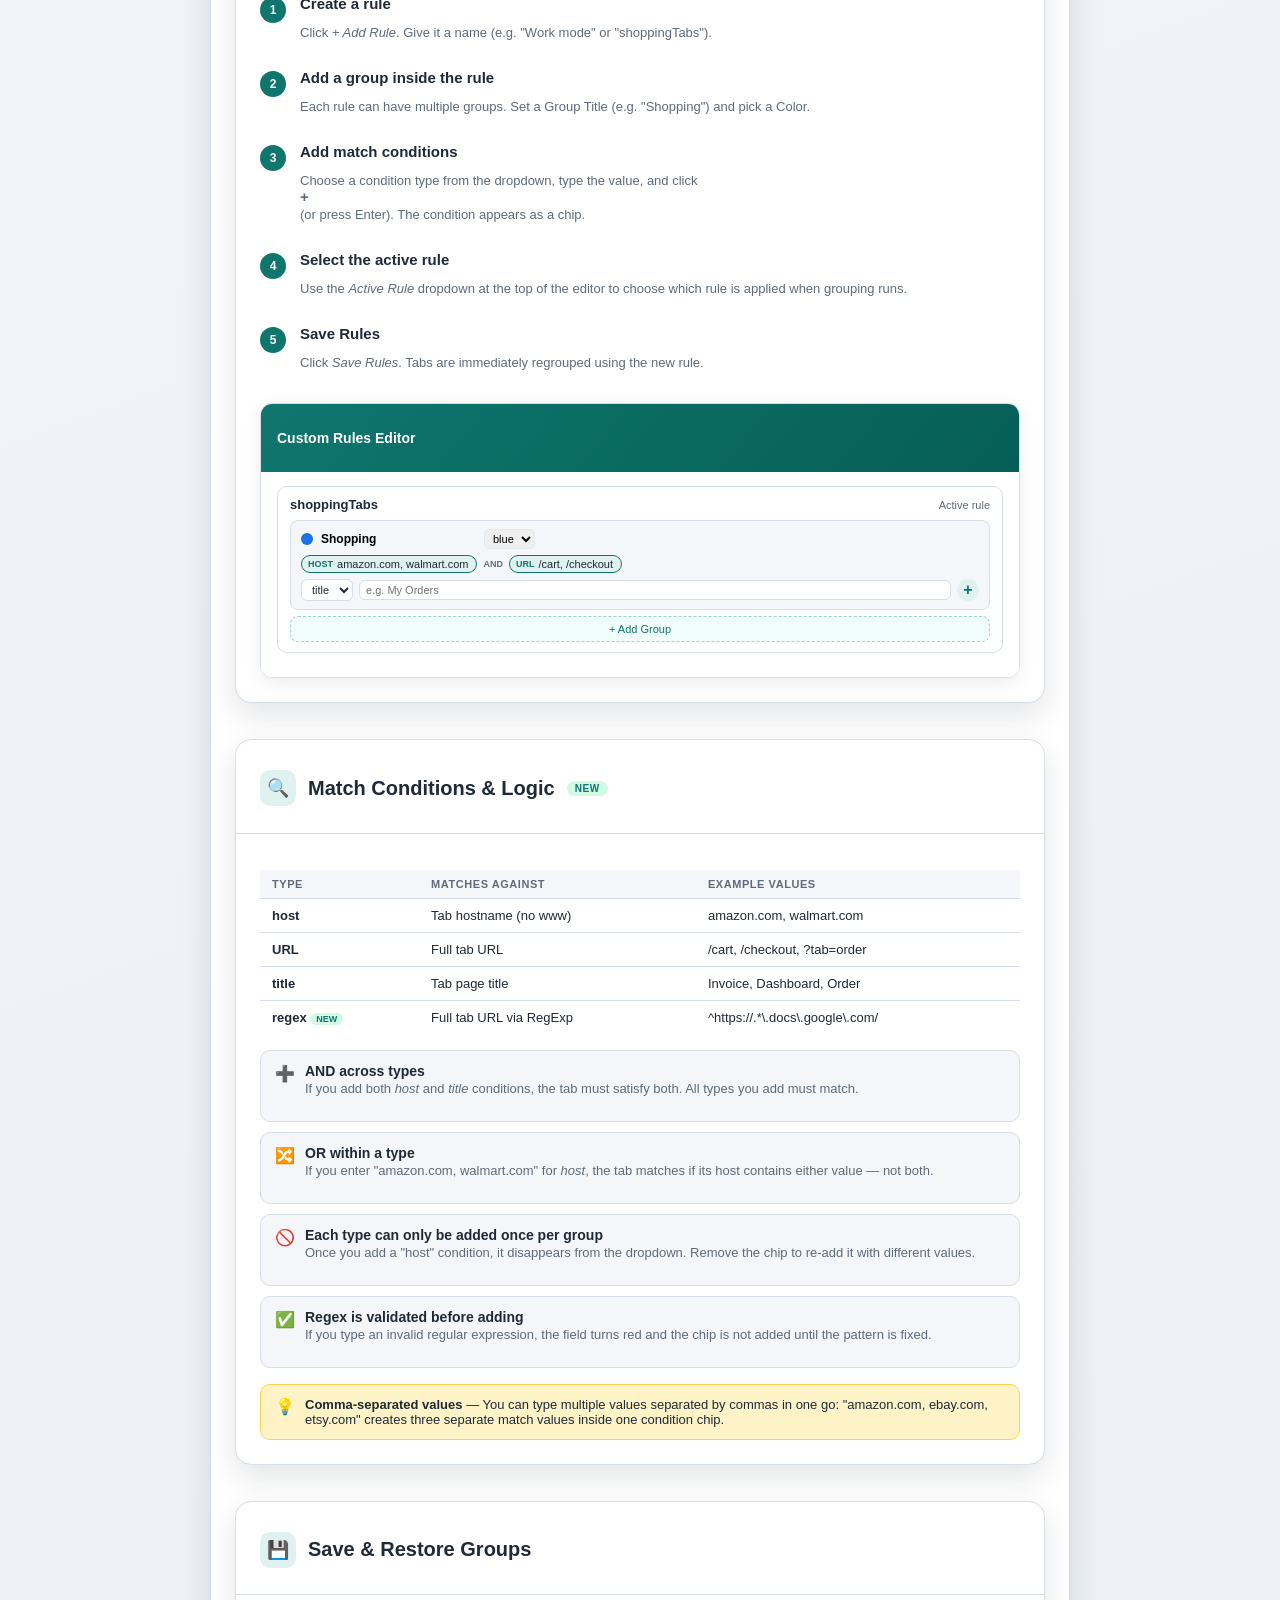
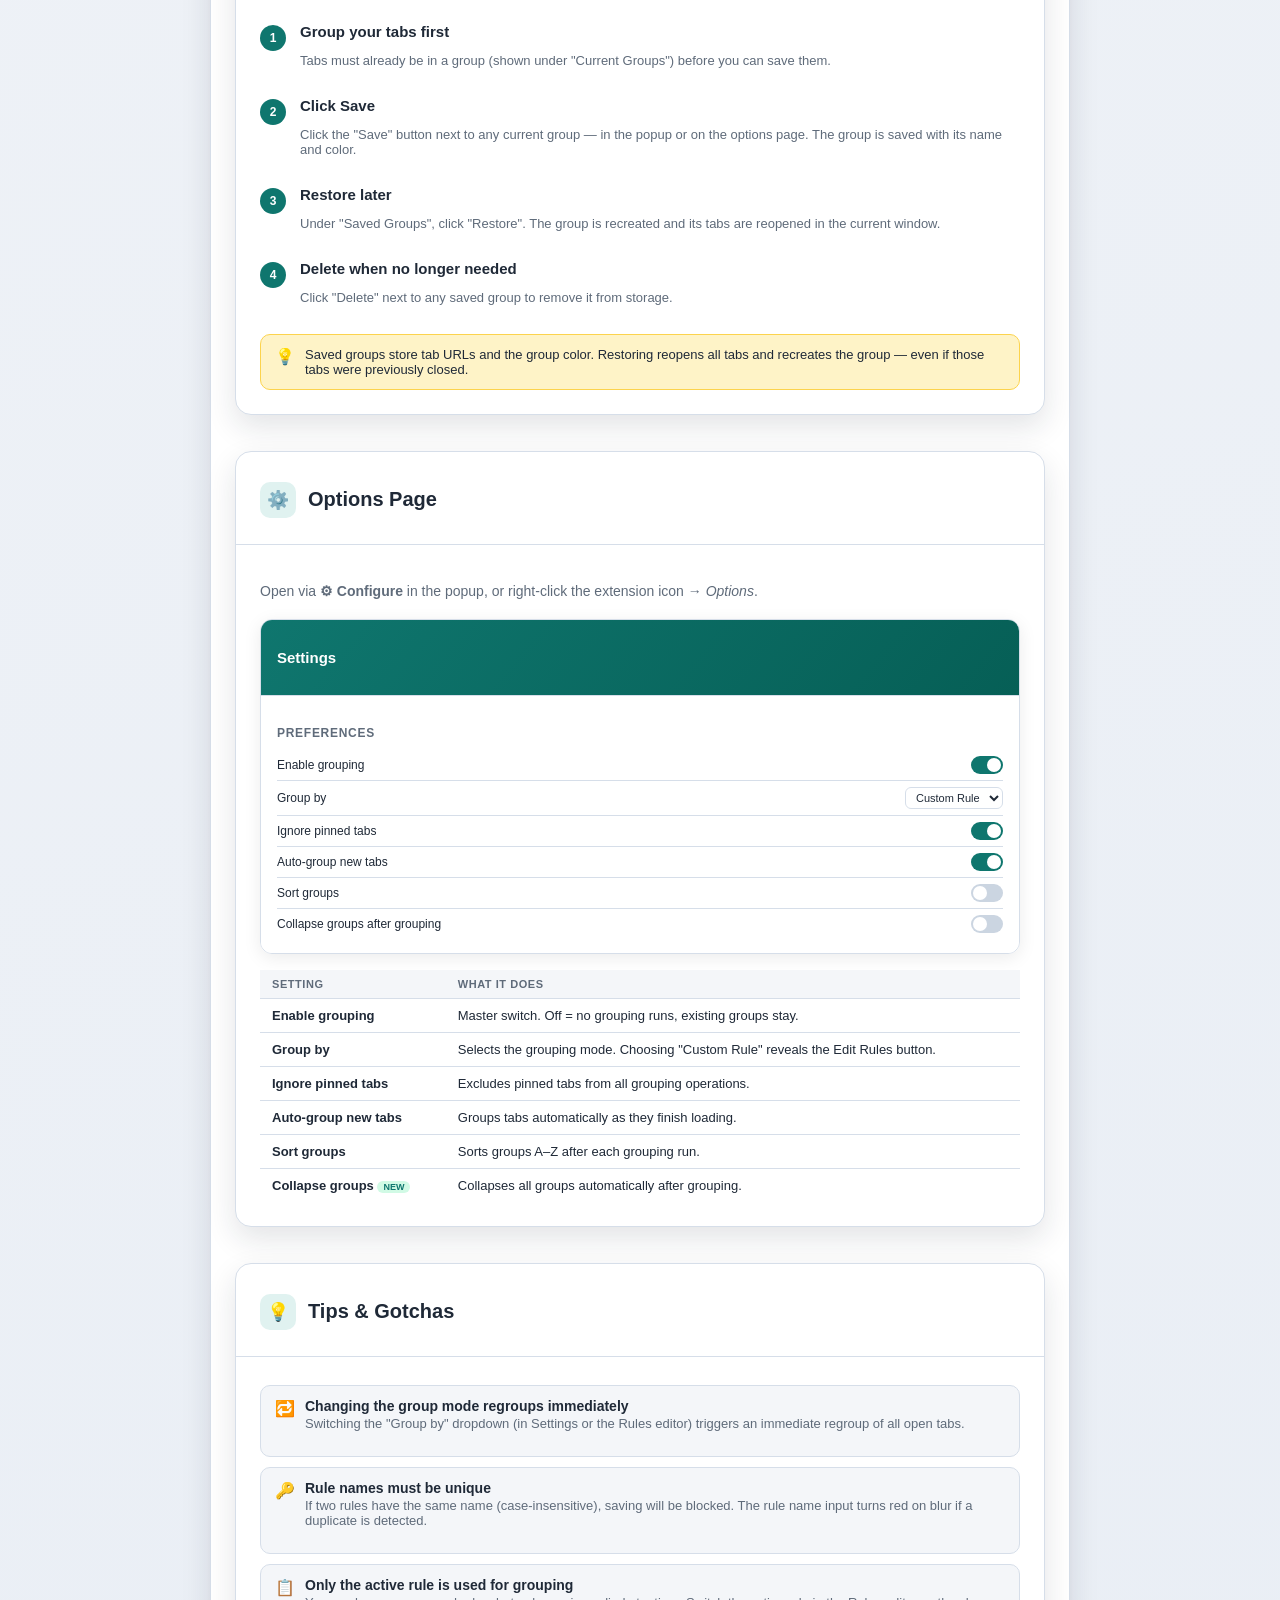
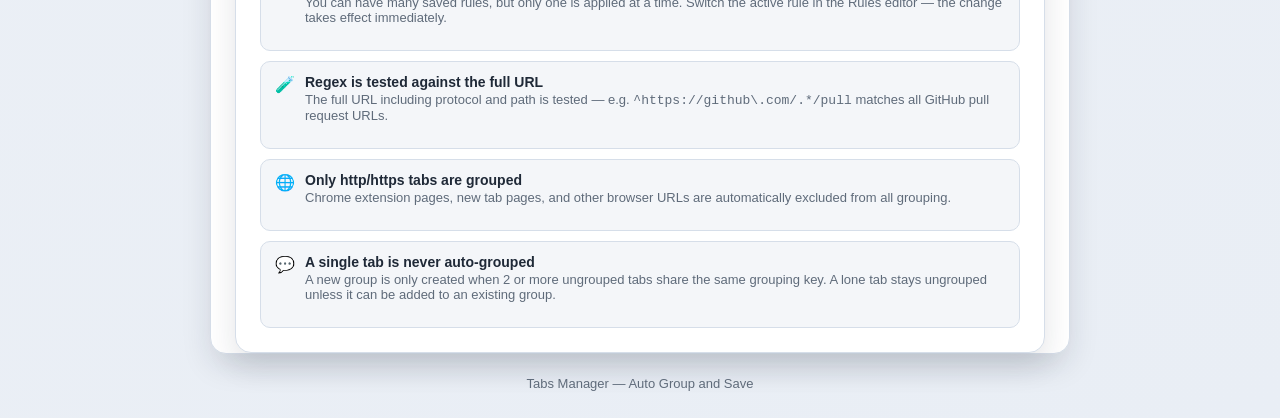
==== commit 16cce3d5: "Change greeting from 'Hello' to 'Goodbye'" ====
--- a/index.html
+++ b/index.html
@@ -344,6 +344,19 @@
   Tabs Manager — Auto Group and Save
 </footer>
 </main>
+  
+<script 
+  data-name="BMC-Widget" 
+  data-cfasync="false" 
+  src="https://cdnjs.buymeacoffee.com/1.0.0/widget.prod.min.js" 
+  data-id="sairajbadam" 
+  data-description="Support me on Buy me a coffee!" 
+  data-message="" 
+  data-color="#0f766e" 
+  data-position="Right" 
+  data-x_margin="18" 
+  data-y_margin="18">
+</script>
 
 </body>
 </html>
--- a/styles.css
+++ b/styles.css
@@ -38,6 +38,18 @@
 
 * { box-sizing: border-box; }
 
+.sr-only {
+  position: absolute;
+  width: 1px;
+  height: 1px;
+  padding: 0;
+  margin: -1px;
+  overflow: hidden;
+  clip: rect(0, 0, 0, 0);
+  white-space: nowrap;
+  border: 0;
+}
+
 body {
   margin: 0;
   min-height: 100vh;
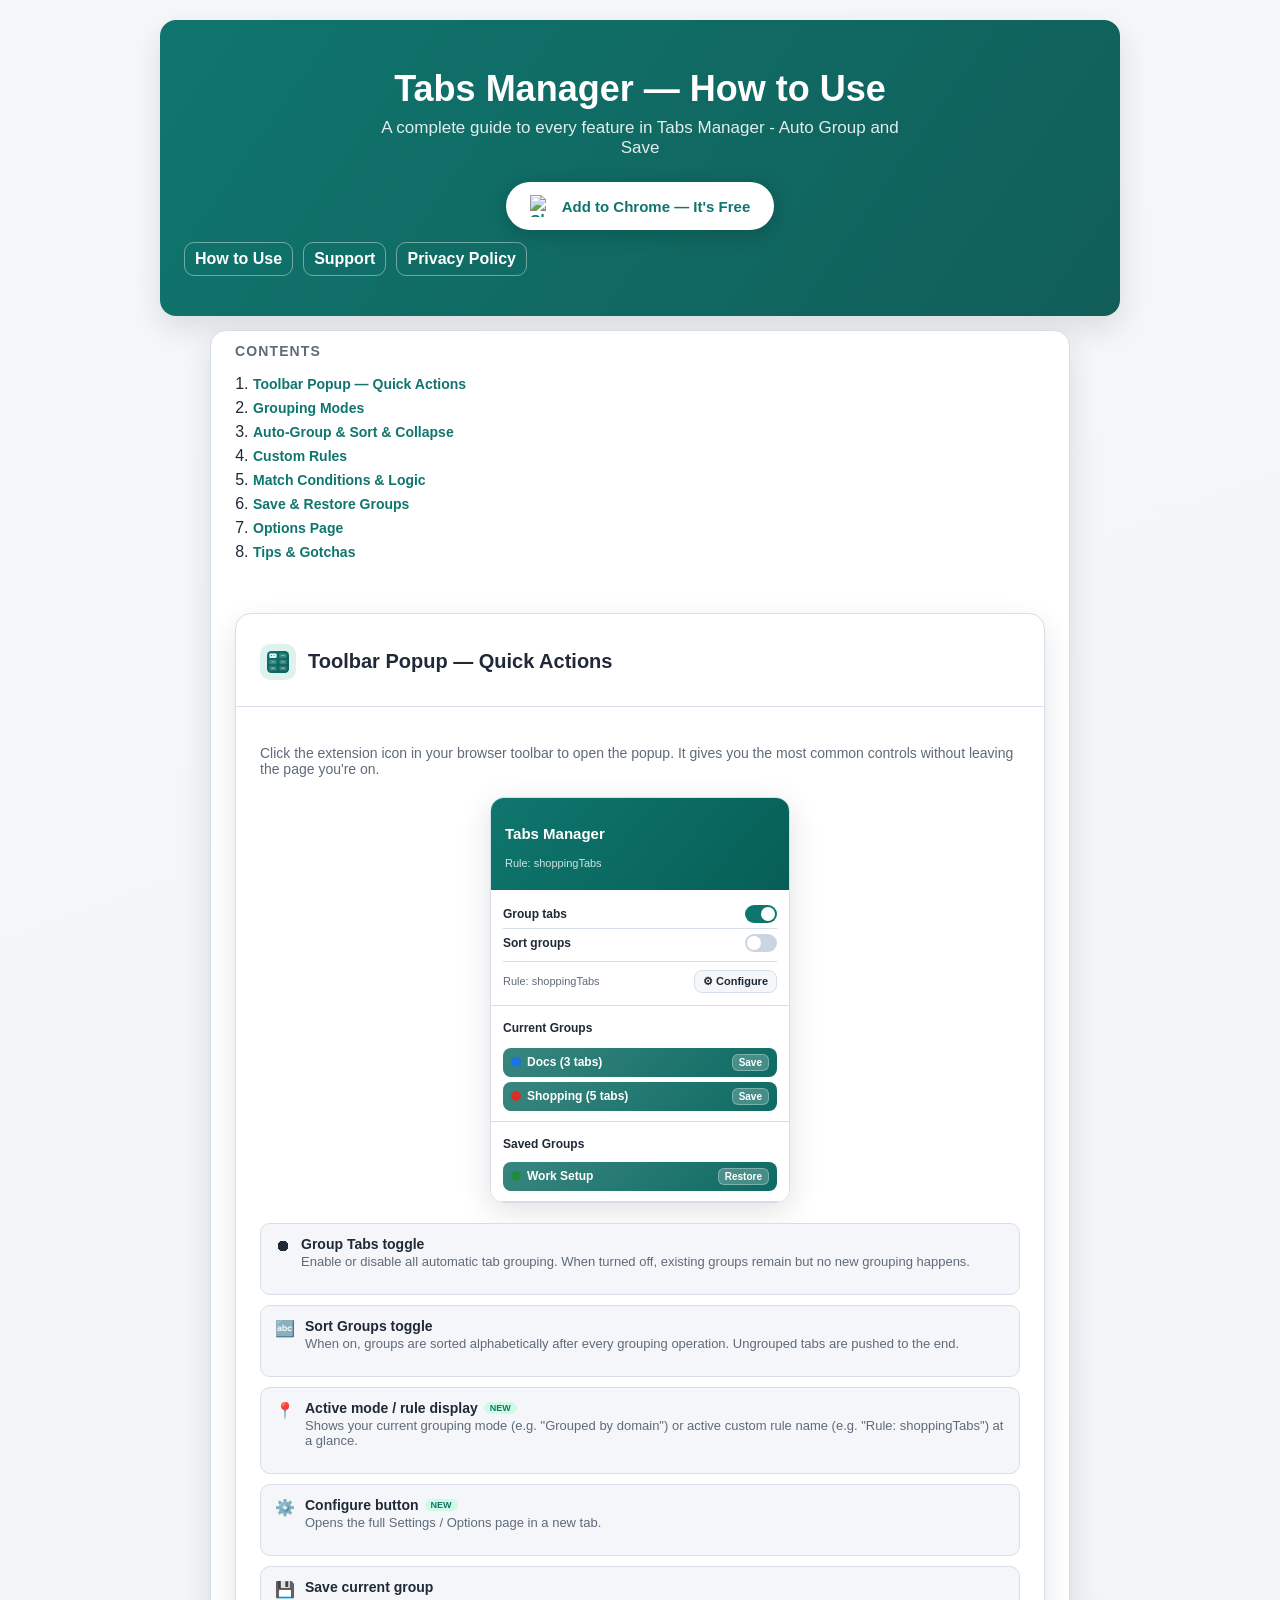
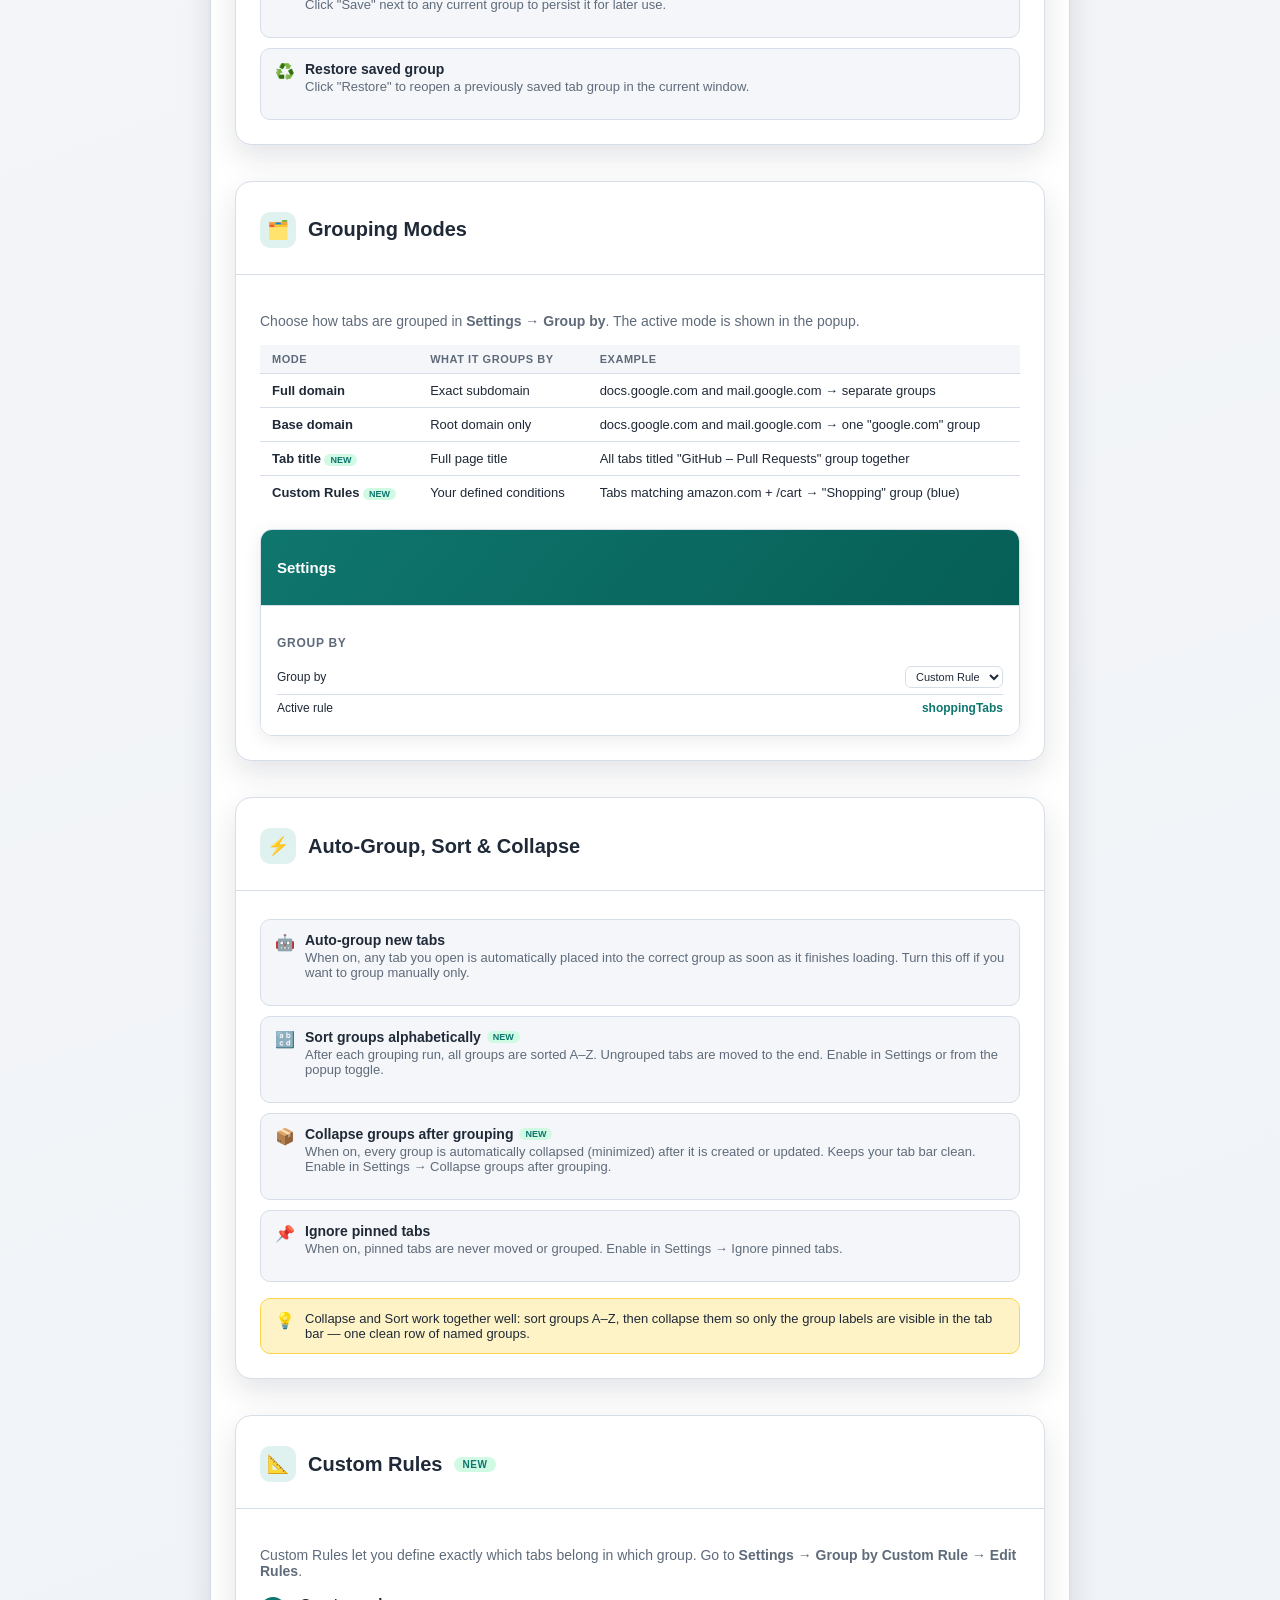
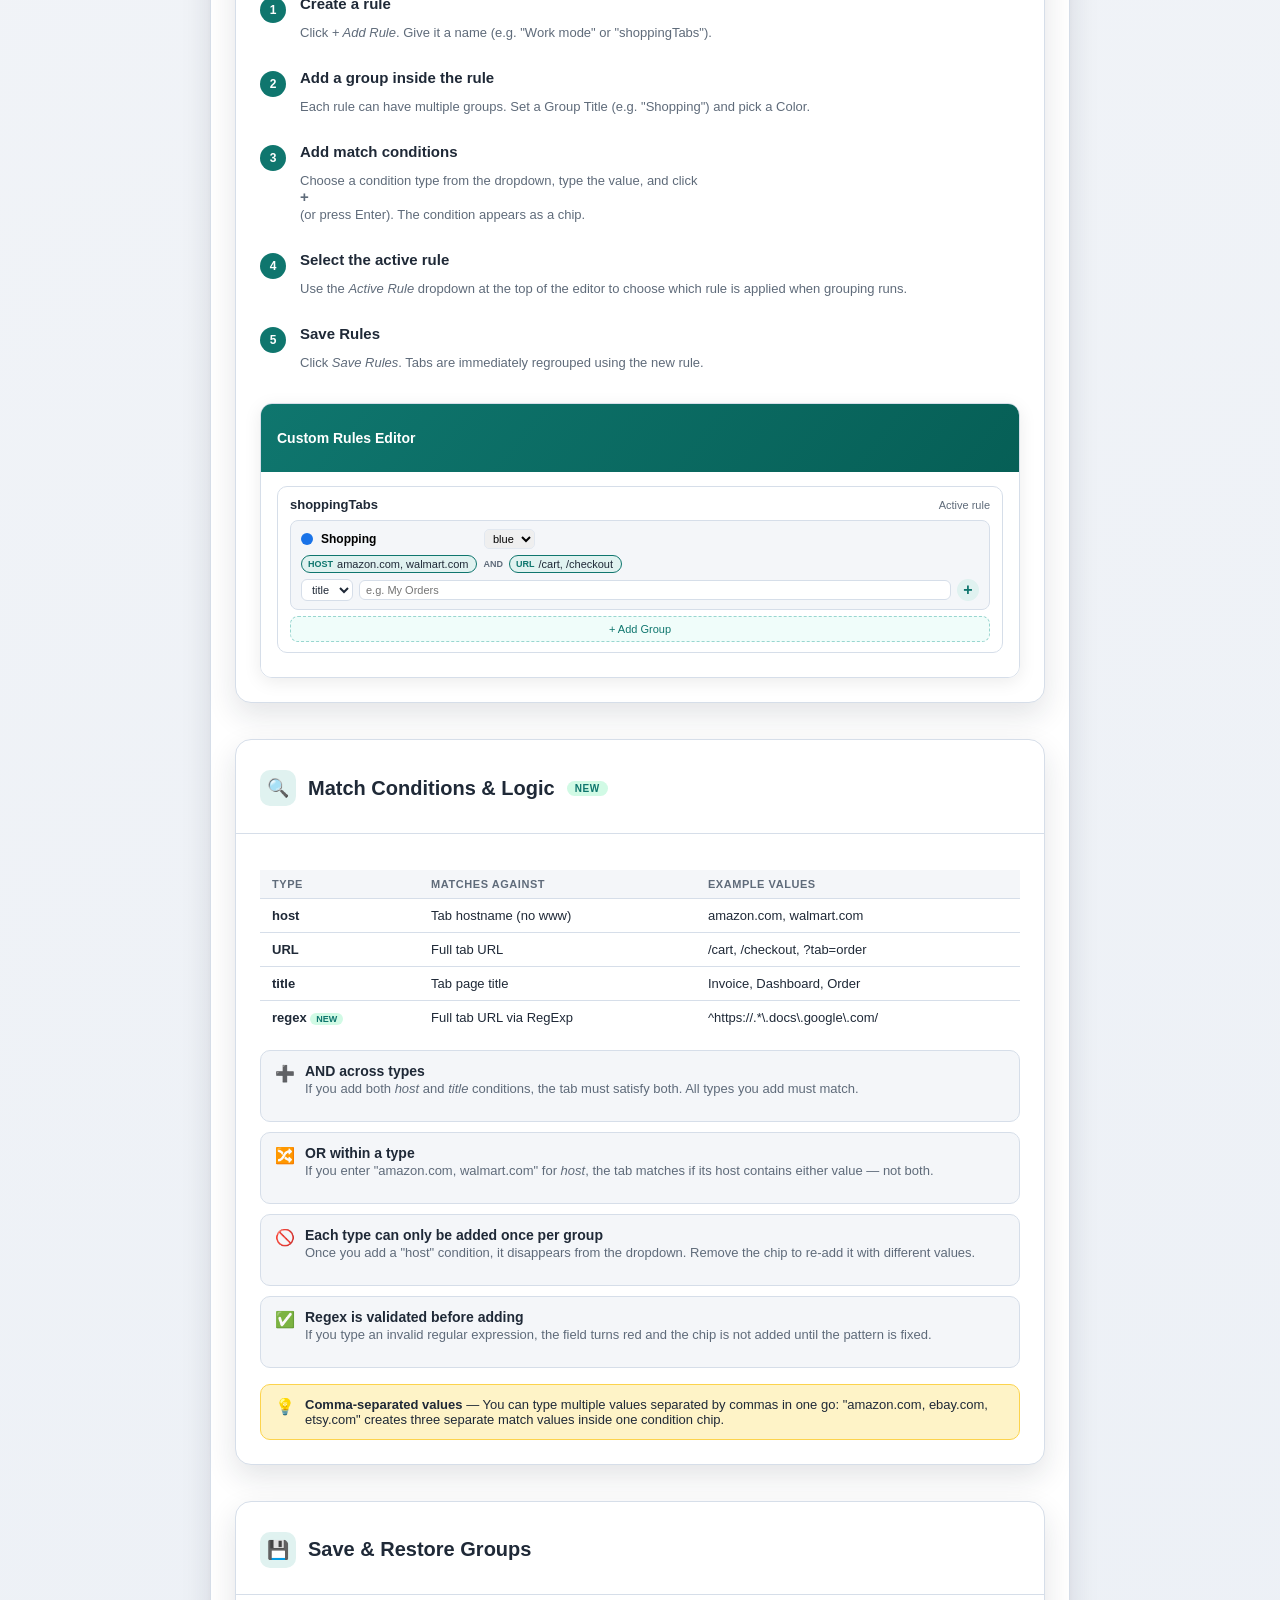
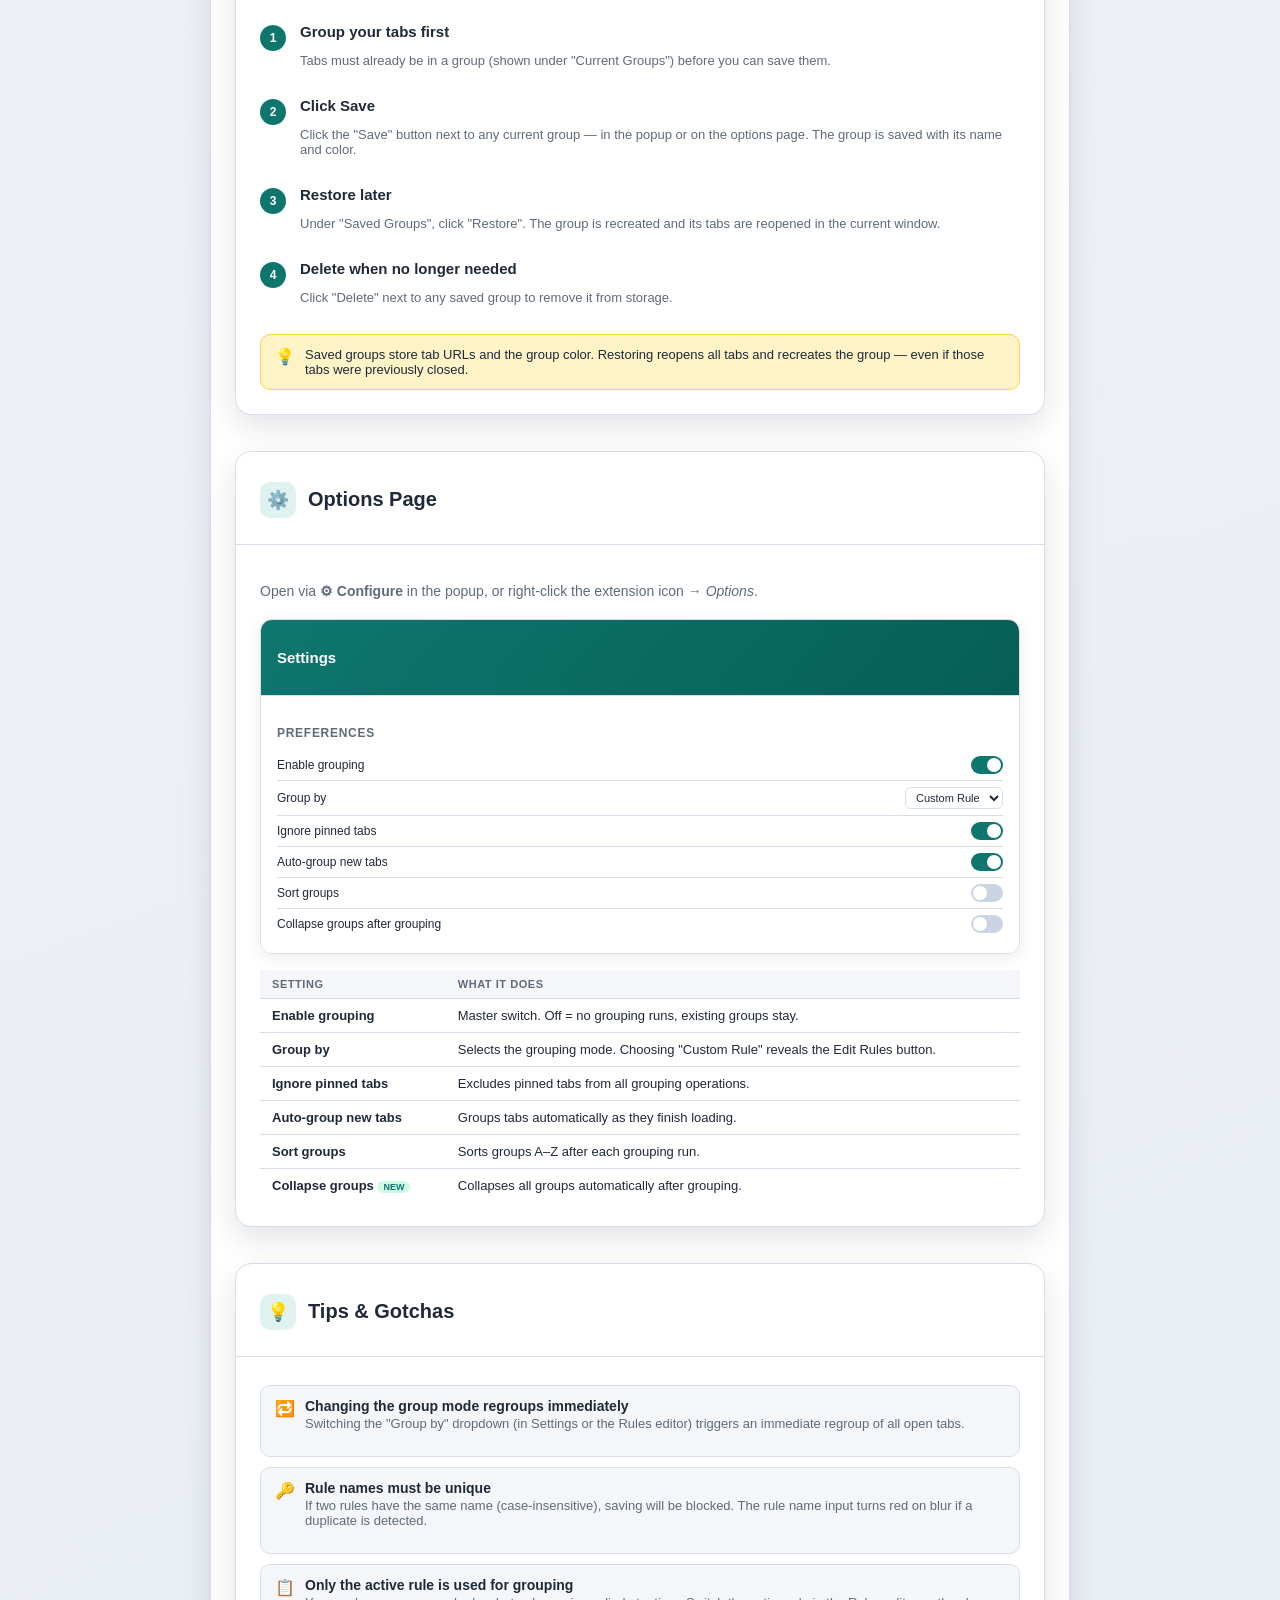
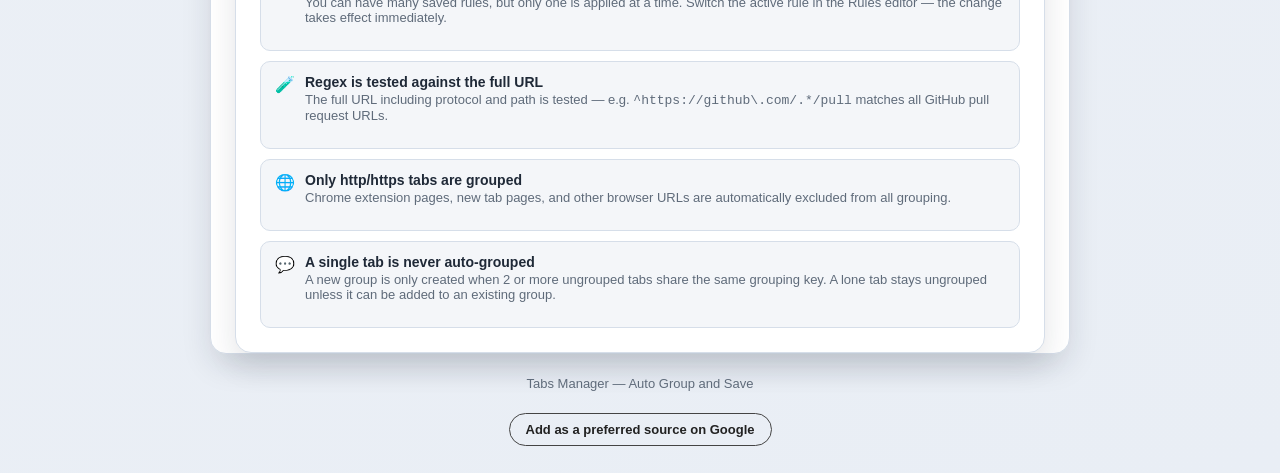
==== commit ffdfe0e0: "Add Google Preferred Sources button to footer (publisher.js + deeplink pill for extensions.badamsai." ====
--- a/index.html
+++ b/index.html
@@ -1,362 +1,377 @@
-<!DOCTYPE html>
-<html lang="en">
-<head>
-  <meta charset="UTF-8" />
-  <meta name="viewport" content="width=device-width, initial-scale=1" />
-  <meta name="description" content="Learn how to use Tabs Manager - Auto Group and Save, including grouping modes, custom rules, saved groups, and options settings." />
-  <title>Tabs Manager - How to Use</title>
-  <link rel="icon" type="image/svg+xml" href="assets/favicon.svg" />
-  <link rel="stylesheet" href="styles.css" />
-</head>
-<body>
-
-<main class="page">
-<header class="hero hero-landing">
-  <h1>Tabs Manager — How to Use</h1>
-  <p>A complete guide to every feature in Tabs Manager - Auto Group and Save</p>
-  <a class="install-btn"
-     href="https://chromewebstore.google.com/detail/tabs-manager-auto-group-a/fpbkahbolcccgeacngklfppkdkoooggn"
-     target="_blank" rel="noopener noreferrer">
-    <img src="https://www.google.com/chrome/static/images/chrome-logo.svg" alt="Chrome" />
-    Add to Chrome — It's Free
-  </a>
-  <nav class="nav" aria-label="Site navigation">
-    <a href="index.html">How to Use</a>
-    <a href="support.html">Support</a>
-    <a href="privacy-policy.html">Privacy Policy</a>
-  </nav>
-</header>
-
-<div class="content">
-
-<!-- TOC -->
-<div class="toc">
-    <h2>Contents</h2>
-    <ol>
-      <li><a href="#popup">Toolbar Popup — Quick Actions</a></li>
-      <li><a href="#grouping-modes">Grouping Modes</a></li>
-      <li><a href="#auto-group">Auto-Group &amp; Sort &amp; Collapse</a></li>
-      <li><a href="#custom-rules">Custom Rules</a></li>
-      <li><a href="#match-conditions">Match Conditions &amp; Logic</a></li>
-      <li><a href="#save-restore">Save &amp; Restore Groups</a></li>
-      <li><a href="#options">Options Page</a></li>
-      <li><a href="#tips">Tips &amp; Gotchas</a></li>
-    </ol>
-</div>
-
-  <!-- ── 1. Popup ── -->
-  <section class="section" id="popup">
-    <div class="section-header">
-      <div class="section-icon"><img src="assets/favicon.svg" alt="" width="22" height="22" /></div>
-      <h2>Toolbar Popup — Quick Actions</h2>
-    </div>
-    <div class="section-body">
-      <p style="font-size:14px;color:var(--muted);margin-bottom:16px;">
-        Click the extension icon in your browser toolbar to open the popup. It gives you the most common controls without leaving the page you're on.
-      </p>
-
-      <div class="mockup-popup">
-        <div class="mp-header">
-          <h3>Tabs Manager</h3>
-          <p>Rule: shoppingTabs</p>
-        </div>
-        <div class="mp-panel">
-          <div class="mp-row">Group tabs <div class="mp-toggle"></div></div>
-          <div class="mp-row">Sort groups <div class="mp-toggle off"></div></div>
-          <div class="mp-configure">
-            <span>Rule: shoppingTabs</span>
-            <button>⚙ Configure</button>
-          </div>
-        </div>
-        <div class="mp-panel">
-          <div class="mp-row" style="margin-bottom:8px;font-weight:700;">Current Groups</div>
-          <div class="mp-group-list">
-            <div class="mp-group-item"><span class="swatch" style="background:#1a73e8"></span> Docs (3 tabs) <button>Save</button></div>
-            <div class="mp-group-item"><span class="swatch" style="background:#d93025"></span> Shopping (5 tabs) <button>Save</button></div>
-          </div>
-        </div>
-        <div class="mp-panel">
-          <div class="mp-row" style="font-weight:700;margin-bottom:6px;">Saved Groups</div>
-          <div class="mp-group-list">
-            <div class="mp-group-item"><span class="swatch" style="background:#1e8e3e"></span> Work Setup <button>Restore</button></div>
-          </div>
-        </div>
-      </div>
-
-      <div class="features" style="margin-top:20px;">
-        <div class="feature"><div class="feature-icon">⏺</div><div class="feature-body"><strong>Group Tabs toggle</strong><p>Enable or disable all automatic tab grouping. When turned off, existing groups remain but no new grouping happens.</p></div></div>
-        <div class="feature"><div class="feature-icon">🔤</div><div class="feature-body"><strong>Sort Groups toggle</strong><p>When on, groups are sorted alphabetically after every grouping operation. Ungrouped tabs are pushed to the end.</p></div></div>
-        <div class="feature"><div class="feature-icon">📍</div><div class="feature-body"><strong>Active mode / rule display <span class="tag-new-inline">NEW</span></strong><p>Shows your current grouping mode (e.g. "Grouped by domain") or active custom rule name (e.g. "Rule: shoppingTabs") at a glance.</p></div></div>
-        <div class="feature"><div class="feature-icon">⚙️</div><div class="feature-body"><strong>Configure button <span class="tag-new-inline">NEW</span></strong><p>Opens the full Settings / Options page in a new tab.</p></div></div>
-        <div class="feature"><div class="feature-icon">💾</div><div class="feature-body"><strong>Save current group</strong><p>Click "Save" next to any current group to persist it for later use.</p></div></div>
-        <div class="feature"><div class="feature-icon">♻️</div><div class="feature-body"><strong>Restore saved group</strong><p>Click "Restore" to reopen a previously saved tab group in the current window.</p></div></div>
-      </div>
-    </div>
-  </section>
-
-  <!-- ── 2. Grouping Modes ── -->
-  <section class="section" id="grouping-modes">
-    <div class="section-header">
-      <div class="section-icon">🗂️</div>
-      <h2>Grouping Modes</h2>
-    </div>
-    <div class="section-body">
-      <p style="font-size:14px;color:var(--muted);margin-bottom:16px;">
-        Choose how tabs are grouped in <strong>Settings → Group by</strong>. The active mode is shown in the popup.
-      </p>
-
-      <table>
-        <thead>
-          <tr><th>Mode</th><th>What it groups by</th><th>Example</th></tr>
-        </thead>
-        <tbody>
-          <tr>
-            <td>Full domain</td>
-            <td>Exact subdomain</td>
-            <td>docs.google.com and mail.google.com → separate groups</td>
-          </tr>
-          <tr>
-            <td>Base domain</td>
-            <td>Root domain only</td>
-            <td>docs.google.com and mail.google.com → one "google.com" group</td>
-          </tr>
-          <tr>
-            <td>Tab title <span class="tag-new-inline">NEW</span></td>
-            <td>Full page title</td>
-            <td>All tabs titled "GitHub – Pull Requests" group together</td>
-          </tr>
-          <tr>
-            <td>Custom Rules <span class="tag-new-inline">NEW</span></td>
-            <td>Your defined conditions</td>
-            <td>Tabs matching amazon.com + /cart → "Shopping" group (blue)</td>
-          </tr>
-        </tbody>
-      </table>
-
-      <div class="mockup-options">
-        <div class="mo-hero"><h3>Settings</h3></div>
-        <div class="mo-panel">
-          <h4>Group By</h4>
-          <div class="mo-row">
-            <label for="grouping-mode-preview">Group by</label>
-            <select id="grouping-mode-preview"><option>Custom Rule</option></select>
-          </div>
-          <div class="mo-row">
-            <span>Active rule</span>
-            <span style="font-weight:700;color:#0f766e">shoppingTabs</span>
-          </div>
-        </div>
-      </div>
-    </div>
-  </section>
-
-  <!-- ── 3. Auto-Group / Sort / Collapse ── -->
-  <section class="section" id="auto-group">
-    <div class="section-header">
-      <div class="section-icon">⚡</div>
-      <h2>Auto-Group, Sort &amp; Collapse</h2>
-    </div>
-    <div class="section-body">
-      <div class="features">
-        <div class="feature"><div class="feature-icon">🤖</div><div class="feature-body"><strong>Auto-group new tabs</strong><p>When on, any tab you open is automatically placed into the correct group as soon as it finishes loading. Turn this off if you want to group manually only.</p></div></div>
-        <div class="feature"><div class="feature-icon">🔡</div><div class="feature-body"><strong>Sort groups alphabetically <span class="tag-new-inline">NEW</span></strong><p>After each grouping run, all groups are sorted A–Z. Ungrouped tabs are moved to the end. Enable in Settings or from the popup toggle.</p></div></div>
-        <div class="feature"><div class="feature-icon">📦</div><div class="feature-body"><strong>Collapse groups after grouping <span class="tag-new-inline">NEW</span></strong><p>When on, every group is automatically collapsed (minimized) after it is created or updated. Keeps your tab bar clean. Enable in Settings → Collapse groups after grouping.</p></div></div>
-        <div class="feature"><div class="feature-icon">📌</div><div class="feature-body"><strong>Ignore pinned tabs</strong><p>When on, pinned tabs are never moved or grouped. Enable in Settings → Ignore pinned tabs.</p></div></div>
-      </div>
-
-      <div class="tip">
-        <span class="tip-icon">💡</span>
-        <span>Collapse and Sort work together well: sort groups A–Z, then collapse them so only the group labels are visible in the tab bar — one clean row of named groups.</span>
-      </div>
-    </div>
-  </section>
-
-  <!-- ── 4. Custom Rules ── -->
-  <section class="section" id="custom-rules">
-    <div class="section-header">
-      <div class="section-icon">📐</div>
-      <h2>Custom Rules</h2>
-      <span class="tag-new">NEW</span>
-    </div>
-    <div class="section-body">
-      <p style="font-size:14px;color:var(--muted);margin-bottom:16px;">
-        Custom Rules let you define exactly which tabs belong in which group. Go to <strong>Settings → Group by Custom Rule → Edit Rules</strong>.
-      </p>
-
-      <div class="steps">
-        <div class="step"><div class="step-num">1</div><div class="step-text"><strong>Create a rule</strong><p>Click <em>+ Add Rule</em>. Give it a name (e.g. "Work mode" or "shoppingTabs").</p></div></div>
-        <div class="step"><div class="step-num">2</div><div class="step-text"><strong>Add a group inside the rule</strong><p>Each rule can have multiple groups. Set a Group Title (e.g. "Shopping") and pick a Color.</p></div></div>
-        <div class="step"><div class="step-num">3</div><div class="step-text"><strong>Add match conditions</strong><p>Choose a condition type from the dropdown, type the value, and click <strong>+</strong> (or press Enter). The condition appears as a chip.</p></div></div>
-        <div class="step"><div class="step-num">4</div><div class="step-text"><strong>Select the active rule</strong><p>Use the <em>Active Rule</em> dropdown at the top of the editor to choose which rule is applied when grouping runs.</p></div></div>
-        <div class="step"><div class="step-num">5</div><div class="step-text"><strong>Save Rules</strong><p>Click <em>Save Rules</em>. Tabs are immediately regrouped using the new rule.</p></div></div>
-      </div>
-
-      <div class="mockup-rules" style="margin-top:20px;">
-        <div class="mr-header"><h3>Custom Rules Editor</h3></div>
-        <div class="mr-body">
-          <div class="mr-rule">
-            <div class="mr-rule-head">
-              <span class="mr-rule-name">shoppingTabs</span>
-              <span style="font-size:11px;color:var(--muted)">Active rule</span>
-            </div>
-            <div class="mr-group">
-              <div class="mr-group-meta">
-                <span class="swatch" style="background:#1a73e8;width:12px;height:12px;border-radius:50%;"></span>
-                <label class="sr-only" for="rule-group-title-preview">Group title</label>
-                <input id="rule-group-title-preview" style="border:none;font-size:12px;font-weight:600;background:transparent;" value="Shopping" readonly />
-                <label class="sr-only" for="rule-group-color-preview">Group color</label>
-                <select id="rule-group-color-preview" style="font-size:11px;padding:2px 4px;border:1px solid #e2e8f0;border-radius:5px;"><option>blue</option></select>
-              </div>
-              <div style="display:flex;align-items:center;gap:4px;flex-wrap:wrap;">
-                <span class="chip"><span class="ct">host</span> amazon.com, walmart.com</span>
-                <span class="chip-and">AND</span>
-                <span class="chip"><span class="ct">url</span> /cart, /checkout</span>
-              </div>
-              <div class="mr-add-row">
-                <label class="sr-only" for="rule-condition-type-preview">Condition type</label>
-                <select id="rule-condition-type-preview"><option>title</option></select>
-                <label class="sr-only" for="rule-condition-value-preview">Condition value</label>
-                <input id="rule-condition-value-preview" placeholder="e.g. My Orders" readonly />
-                <button class="btn-plus">+</button>
-              </div>
-            </div>
-            <button style="width:100%;font-size:11px;padding:6px;border:1px dashed #99d6d0;border-radius:8px;background:#f0fdfa;color:#0f766e;cursor:default;">+ Add Group</button>
-          </div>
-        </div>
-      </div>
-    </div>
-  </section>
-
-  <!-- ── 5. Match Conditions ── -->
-  <section class="section" id="match-conditions">
-    <div class="section-header">
-      <div class="section-icon">🔍</div>
-      <h2>Match Conditions &amp; Logic</h2>
-      <span class="tag-new">NEW</span>
-    </div>
-    <div class="section-body">
-      <table>
-        <thead>
-          <tr><th>Type</th><th>Matches against</th><th>Example values</th></tr>
-        </thead>
-        <tbody>
-          <tr><td>host</td><td>Tab hostname (no www)</td><td>amazon.com, walmart.com</td></tr>
-          <tr><td>URL</td><td>Full tab URL</td><td>/cart, /checkout, ?tab=order</td></tr>
-          <tr><td>title</td><td>Tab page title</td><td>Invoice, Dashboard, Order</td></tr>
-          <tr><td>regex <span class="tag-new-inline">NEW</span></td><td>Full tab URL via RegExp</td><td>^https://.*\.docs\.google\.com/</td></tr>
-        </tbody>
-      </table>
-
-      <div class="features" style="margin-top:16px;">
-        <div class="feature"><div class="feature-icon">➕</div><div class="feature-body"><strong>AND across types</strong><p>If you add both <em>host</em> and <em>title</em> conditions, the tab must satisfy both. All types you add must match.</p></div></div>
-        <div class="feature"><div class="feature-icon">🔀</div><div class="feature-body"><strong>OR within a type</strong><p>If you enter "amazon.com, walmart.com" for <em>host</em>, the tab matches if its host contains either value — not both.</p></div></div>
-        <div class="feature"><div class="feature-icon">🚫</div><div class="feature-body"><strong>Each type can only be added once per group</strong><p>Once you add a "host" condition, it disappears from the dropdown. Remove the chip to re-add it with different values.</p></div></div>
-        <div class="feature"><div class="feature-icon">✅</div><div class="feature-body"><strong>Regex is validated before adding</strong><p>If you type an invalid regular expression, the field turns red and the chip is not added until the pattern is fixed.</p></div></div>
-      </div>
-
-      <div class="tip">
-        <span class="tip-icon">💡</span>
-        <span><strong>Comma-separated values</strong> — You can type multiple values separated by commas in one go: "amazon.com, ebay.com, etsy.com" creates three separate match values inside one condition chip.</span>
-      </div>
-    </div>
-  </section>
-
-  <!-- ── 6. Save & Restore ── -->
-  <section class="section" id="save-restore">
-    <div class="section-header">
-      <div class="section-icon">💾</div>
-      <h2>Save &amp; Restore Groups</h2>
-    </div>
-    <div class="section-body">
-      <div class="steps">
-        <div class="step"><div class="step-num">1</div><div class="step-text"><strong>Group your tabs first</strong><p>Tabs must already be in a group (shown under "Current Groups") before you can save them.</p></div></div>
-        <div class="step"><div class="step-num">2</div><div class="step-text"><strong>Click Save</strong><p>Click the "Save" button next to any current group — in the popup or on the options page. The group is saved with its name and color.</p></div></div>
-        <div class="step"><div class="step-num">3</div><div class="step-text"><strong>Restore later</strong><p>Under "Saved Groups", click "Restore". The group is recreated and its tabs are reopened in the current window.</p></div></div>
-        <div class="step"><div class="step-num">4</div><div class="step-text"><strong>Delete when no longer needed</strong><p>Click "Delete" next to any saved group to remove it from storage.</p></div></div>
-      </div>
-
-      <div class="tip">
-        <span class="tip-icon">💡</span>
-        <span>Saved groups store tab URLs and the group color. Restoring reopens all tabs and recreates the group — even if those tabs were previously closed.</span>
-      </div>
-    </div>
-  </section>
-
-  <!-- ── 7. Options Page ── -->
-  <section class="section" id="options">
-    <div class="section-header">
-      <div class="section-icon">⚙️</div>
-      <h2>Options Page</h2>
-    </div>
-    <div class="section-body">
-      <p style="font-size:14px;color:var(--muted);margin-bottom:16px;">
-        Open via <strong>⚙ Configure</strong> in the popup, or right-click the extension icon → <em>Options</em>.
-      </p>
-
-      <div class="mockup-options">
-        <div class="mo-hero"><h3>Settings</h3></div>
-        <div class="mo-panel">
-          <h4>Preferences</h4>
-          <div class="mo-row"><span>Enable grouping</span><div class="mp-toggle"></div></div>
-          <div class="mo-row"><label for="options-group-by-preview">Group by</label><select id="options-group-by-preview"><option>Custom Rule</option></select></div>
-          <div class="mo-row"><span>Ignore pinned tabs</span><div class="mp-toggle"></div></div>
-          <div class="mo-row"><span>Auto-group new tabs</span><div class="mp-toggle"></div></div>
-          <div class="mo-row"><span>Sort groups</span><div class="mp-toggle off"></div></div>
-          <div class="mo-row"><span>Collapse groups after grouping</span><div class="mp-toggle off"></div></div>
-        </div>
-      </div>
-
-      <table style="margin-top:16px;">
-        <thead><tr><th>Setting</th><th>What it does</th></tr></thead>
-        <tbody>
-          <tr><td>Enable grouping</td><td>Master switch. Off = no grouping runs, existing groups stay.</td></tr>
-          <tr><td>Group by</td><td>Selects the grouping mode. Choosing "Custom Rule" reveals the Edit Rules button.</td></tr>
-          <tr><td>Ignore pinned tabs</td><td>Excludes pinned tabs from all grouping operations.</td></tr>
-          <tr><td>Auto-group new tabs</td><td>Groups tabs automatically as they finish loading.</td></tr>
-          <tr><td>Sort groups</td><td>Sorts groups A–Z after each grouping run.</td></tr>
-          <tr><td>Collapse groups <span class="tag-new-inline">NEW</span></td><td>Collapses all groups automatically after grouping.</td></tr>
-        </tbody>
-      </table>
-    </div>
-  </section>
-
-  <!-- ── 8. Tips ── -->
-  <section class="section" id="tips">
-    <div class="section-header">
-      <div class="section-icon">💡</div>
-      <h2>Tips &amp; Gotchas</h2>
-    </div>
-    <div class="section-body">
-      <div class="features">
-        <div class="feature"><div class="feature-icon">🔁</div><div class="feature-body"><strong>Changing the group mode regroups immediately</strong><p>Switching the "Group by" dropdown (in Settings or the Rules editor) triggers an immediate regroup of all open tabs.</p></div></div>
-        <div class="feature"><div class="feature-icon">🔑</div><div class="feature-body"><strong>Rule names must be unique</strong><p>If two rules have the same name (case-insensitive), saving will be blocked. The rule name input turns red on blur if a duplicate is detected.</p></div></div>
-        <div class="feature"><div class="feature-icon">📋</div><div class="feature-body"><strong>Only the active rule is used for grouping</strong><p>You can have many saved rules, but only one is applied at a time. Switch the active rule in the Rules editor — the change takes effect immediately.</p></div></div>
-        <div class="feature"><div class="feature-icon">🧪</div><div class="feature-body"><strong>Regex is tested against the full URL</strong><p>The full URL including protocol and path is tested — e.g. <code>^https://github\.com/.*/pull</code> matches all GitHub pull request URLs.</p></div></div>
-        <div class="feature"><div class="feature-icon">🌐</div><div class="feature-body"><strong>Only http/https tabs are grouped</strong><p>Chrome extension pages, new tab pages, and other browser URLs are automatically excluded from all grouping.</p></div></div>
-        <div class="feature"><div class="feature-icon">💬</div><div class="feature-body"><strong>A single tab is never auto-grouped</strong><p>A new group is only created when 2 or more ungrouped tabs share the same grouping key. A lone tab stays ungrouped unless it can be added to an existing group.</p></div></div>
-      </div>
-    </div>
-  </section>
-
-</div><!-- .content -->
-
-<footer>
-  Tabs Manager — Auto Group and Save
-</footer>
-</main>
-  
-<script 
-  data-name="BMC-Widget" 
-  data-cfasync="false" 
-  src="https://cdnjs.buymeacoffee.com/1.0.0/widget.prod.min.js" 
-  data-id="sairajbadam" 
-  data-description="Support me on Buy me a coffee!" 
-  data-message="" 
-  data-color="#0f766e" 
-  data-position="Right" 
-  data-x_margin="18" 
-  data-y_margin="18">
-</script>
-
-</body>
-</html>
+<!DOCTYPE html>
+<html lang="en">
+<head>
+  <meta charset="UTF-8" />
+  <meta name="viewport" content="width=device-width, initial-scale=1" />
+  <meta name="description" content="Learn how to use Tabs Manager - Auto Group and Save, including grouping modes, custom rules, saved groups, and options settings." />
+  <title>Tabs Manager - How to Use</title>
+  <link rel="icon" type="image/svg+xml" href="assets/favicon.svg" />
+  <link rel="stylesheet" href="styles.css" />
+  <!-- Google Tag Manager -->
+<script>(function(w,d,s,l,i){w[l]=w[l]||[];w[l].push({'gtm.start':
+new Date().getTime(),event:'gtm.js'});var f=d.getElementsByTagName(s)[0],
+j=d.createElement(s),dl=l!='dataLayer'?'&l='+l:'';j.async=true;j.src=
+'https://www.googletagmanager.com/gtm.js?id='+i+dl;f.parentNode.insertBefore(j,f);
+})(window,document,'script','dataLayer','GTM-NDZ27WM9');</script>
+<!-- End Google Tag Manager -->
+  <script async src="https://news.google.com/swg/js/v1/publisher.js"></script>
+</head>
+<body>
+<!-- Google Tag Manager (noscript) -->
+<noscript><iframe src="https://www.googletagmanager.com/ns.html?id=GTM-NDZ27WM9"
+height="0" width="0" style="display:none;visibility:hidden"></iframe></noscript>
+<!-- End Google Tag Manager (noscript) -->
+<main class="page">
+<header class="hero hero-landing">
+  <h1>Tabs Manager — How to Use</h1>
+  <p>A complete guide to every feature in Tabs Manager - Auto Group and Save</p>
+  <a class="install-btn"
+     href="https://chromewebstore.google.com/detail/tabs-manager-auto-group-a/fpbkahbolcccgeacngklfppkdkoooggn"
+     target="_blank" rel="noopener noreferrer">
+    <img src="https://www.google.com/chrome/static/images/chrome-logo.svg" alt="Chrome" />
+    Add to Chrome — It's Free
+  </a>
+  <nav class="nav" aria-label="Site navigation">
+    <a href="index.html">How to Use</a>
+    <a href="support.html">Support</a>
+    <a href="privacy-policy.html">Privacy Policy</a>
+  </nav>
+</header>
+
+<div class="content">
+
+<!-- TOC -->
+<div class="toc">
+    <h2>Contents</h2>
+    <ol>
+      <li><a href="#popup">Toolbar Popup — Quick Actions</a></li>
+      <li><a href="#grouping-modes">Grouping Modes</a></li>
+      <li><a href="#auto-group">Auto-Group &amp; Sort &amp; Collapse</a></li>
+      <li><a href="#custom-rules">Custom Rules</a></li>
+      <li><a href="#match-conditions">Match Conditions &amp; Logic</a></li>
+      <li><a href="#save-restore">Save &amp; Restore Groups</a></li>
+      <li><a href="#options">Options Page</a></li>
+      <li><a href="#tips">Tips &amp; Gotchas</a></li>
+    </ol>
+</div>
+
+  <!-- ── 1. Popup ── -->
+  <section class="section" id="popup">
+    <div class="section-header">
+      <div class="section-icon"><img src="assets/favicon.svg" alt="" width="22" height="22" /></div>
+      <h2>Toolbar Popup — Quick Actions</h2>
+    </div>
+    <div class="section-body">
+      <p style="font-size:14px;color:var(--muted);margin-bottom:16px;">
+        Click the extension icon in your browser toolbar to open the popup. It gives you the most common controls without leaving the page you're on.
+      </p>
+
+      <div class="mockup-popup">
+        <div class="mp-header">
+          <h3>Tabs Manager</h3>
+          <p>Rule: shoppingTabs</p>
+        </div>
+        <div class="mp-panel">
+          <div class="mp-row">Group tabs <div class="mp-toggle"></div></div>
+          <div class="mp-row">Sort groups <div class="mp-toggle off"></div></div>
+          <div class="mp-configure">
+            <span>Rule: shoppingTabs</span>
+            <button>⚙ Configure</button>
+          </div>
+        </div>
+        <div class="mp-panel">
+          <div class="mp-row" style="margin-bottom:8px;font-weight:700;">Current Groups</div>
+          <div class="mp-group-list">
+            <div class="mp-group-item"><span class="swatch" style="background:#1a73e8"></span> Docs (3 tabs) <button>Save</button></div>
+            <div class="mp-group-item"><span class="swatch" style="background:#d93025"></span> Shopping (5 tabs) <button>Save</button></div>
+          </div>
+        </div>
+        <div class="mp-panel">
+          <div class="mp-row" style="font-weight:700;margin-bottom:6px;">Saved Groups</div>
+          <div class="mp-group-list">
+            <div class="mp-group-item"><span class="swatch" style="background:#1e8e3e"></span> Work Setup <button>Restore</button></div>
+          </div>
+        </div>
+      </div>
+
+      <div class="features" style="margin-top:20px;">
+        <div class="feature"><div class="feature-icon">⏺</div><div class="feature-body"><strong>Group Tabs toggle</strong><p>Enable or disable all automatic tab grouping. When turned off, existing groups remain but no new grouping happens.</p></div></div>
+        <div class="feature"><div class="feature-icon">🔤</div><div class="feature-body"><strong>Sort Groups toggle</strong><p>When on, groups are sorted alphabetically after every grouping operation. Ungrouped tabs are pushed to the end.</p></div></div>
+        <div class="feature"><div class="feature-icon">📍</div><div class="feature-body"><strong>Active mode / rule display <span class="tag-new-inline">NEW</span></strong><p>Shows your current grouping mode (e.g. "Grouped by domain") or active custom rule name (e.g. "Rule: shoppingTabs") at a glance.</p></div></div>
+        <div class="feature"><div class="feature-icon">⚙️</div><div class="feature-body"><strong>Configure button <span class="tag-new-inline">NEW</span></strong><p>Opens the full Settings / Options page in a new tab.</p></div></div>
+        <div class="feature"><div class="feature-icon">💾</div><div class="feature-body"><strong>Save current group</strong><p>Click "Save" next to any current group to persist it for later use.</p></div></div>
+        <div class="feature"><div class="feature-icon">♻️</div><div class="feature-body"><strong>Restore saved group</strong><p>Click "Restore" to reopen a previously saved tab group in the current window.</p></div></div>
+      </div>
+    </div>
+  </section>
+
+  <!-- ── 2. Grouping Modes ── -->
+  <section class="section" id="grouping-modes">
+    <div class="section-header">
+      <div class="section-icon">🗂️</div>
+      <h2>Grouping Modes</h2>
+    </div>
+    <div class="section-body">
+      <p style="font-size:14px;color:var(--muted);margin-bottom:16px;">
+        Choose how tabs are grouped in <strong>Settings → Group by</strong>. The active mode is shown in the popup.
+      </p>
+
+      <table>
+        <thead>
+          <tr><th>Mode</th><th>What it groups by</th><th>Example</th></tr>
+        </thead>
+        <tbody>
+          <tr>
+            <td>Full domain</td>
+            <td>Exact subdomain</td>
+            <td>docs.google.com and mail.google.com → separate groups</td>
+          </tr>
+          <tr>
+            <td>Base domain</td>
+            <td>Root domain only</td>
+            <td>docs.google.com and mail.google.com → one "google.com" group</td>
+          </tr>
+          <tr>
+            <td>Tab title <span class="tag-new-inline">NEW</span></td>
+            <td>Full page title</td>
+            <td>All tabs titled "GitHub – Pull Requests" group together</td>
+          </tr>
+          <tr>
+            <td>Custom Rules <span class="tag-new-inline">NEW</span></td>
+            <td>Your defined conditions</td>
+            <td>Tabs matching amazon.com + /cart → "Shopping" group (blue)</td>
+          </tr>
+        </tbody>
+      </table>
+
+      <div class="mockup-options">
+        <div class="mo-hero"><h3>Settings</h3></div>
+        <div class="mo-panel">
+          <h4>Group By</h4>
+          <div class="mo-row">
+            <label for="grouping-mode-preview">Group by</label>
+            <select id="grouping-mode-preview"><option>Custom Rule</option></select>
+          </div>
+          <div class="mo-row">
+            <span>Active rule</span>
+            <span style="font-weight:700;color:#0f766e">shoppingTabs</span>
+          </div>
+        </div>
+      </div>
+    </div>
+  </section>
+
+  <!-- ── 3. Auto-Group / Sort / Collapse ── -->
+  <section class="section" id="auto-group">
+    <div class="section-header">
+      <div class="section-icon">⚡</div>
+      <h2>Auto-Group, Sort &amp; Collapse</h2>
+    </div>
+    <div class="section-body">
+      <div class="features">
+        <div class="feature"><div class="feature-icon">🤖</div><div class="feature-body"><strong>Auto-group new tabs</strong><p>When on, any tab you open is automatically placed into the correct group as soon as it finishes loading. Turn this off if you want to group manually only.</p></div></div>
+        <div class="feature"><div class="feature-icon">🔡</div><div class="feature-body"><strong>Sort groups alphabetically <span class="tag-new-inline">NEW</span></strong><p>After each grouping run, all groups are sorted A–Z. Ungrouped tabs are moved to the end. Enable in Settings or from the popup toggle.</p></div></div>
+        <div class="feature"><div class="feature-icon">📦</div><div class="feature-body"><strong>Collapse groups after grouping <span class="tag-new-inline">NEW</span></strong><p>When on, every group is automatically collapsed (minimized) after it is created or updated. Keeps your tab bar clean. Enable in Settings → Collapse groups after grouping.</p></div></div>
+        <div class="feature"><div class="feature-icon">📌</div><div class="feature-body"><strong>Ignore pinned tabs</strong><p>When on, pinned tabs are never moved or grouped. Enable in Settings → Ignore pinned tabs.</p></div></div>
+      </div>
+
+      <div class="tip">
+        <span class="tip-icon">💡</span>
+        <span>Collapse and Sort work together well: sort groups A–Z, then collapse them so only the group labels are visible in the tab bar — one clean row of named groups.</span>
+      </div>
+    </div>
+  </section>
+
+  <!-- ── 4. Custom Rules ── -->
+  <section class="section" id="custom-rules">
+    <div class="section-header">
+      <div class="section-icon">📐</div>
+      <h2>Custom Rules</h2>
+      <span class="tag-new">NEW</span>
+    </div>
+    <div class="section-body">
+      <p style="font-size:14px;color:var(--muted);margin-bottom:16px;">
+        Custom Rules let you define exactly which tabs belong in which group. Go to <strong>Settings → Group by Custom Rule → Edit Rules</strong>.
+      </p>
+
+      <div class="steps">
+        <div class="step"><div class="step-num">1</div><div class="step-text"><strong>Create a rule</strong><p>Click <em>+ Add Rule</em>. Give it a name (e.g. "Work mode" or "shoppingTabs").</p></div></div>
+        <div class="step"><div class="step-num">2</div><div class="step-text"><strong>Add a group inside the rule</strong><p>Each rule can have multiple groups. Set a Group Title (e.g. "Shopping") and pick a Color.</p></div></div>
+        <div class="step"><div class="step-num">3</div><div class="step-text"><strong>Add match conditions</strong><p>Choose a condition type from the dropdown, type the value, and click <strong>+</strong> (or press Enter). The condition appears as a chip.</p></div></div>
+        <div class="step"><div class="step-num">4</div><div class="step-text"><strong>Select the active rule</strong><p>Use the <em>Active Rule</em> dropdown at the top of the editor to choose which rule is applied when grouping runs.</p></div></div>
+        <div class="step"><div class="step-num">5</div><div class="step-text"><strong>Save Rules</strong><p>Click <em>Save Rules</em>. Tabs are immediately regrouped using the new rule.</p></div></div>
+      </div>
+
+      <div class="mockup-rules" style="margin-top:20px;">
+        <div class="mr-header"><h3>Custom Rules Editor</h3></div>
+        <div class="mr-body">
+          <div class="mr-rule">
+            <div class="mr-rule-head">
+              <span class="mr-rule-name">shoppingTabs</span>
+              <span style="font-size:11px;color:var(--muted)">Active rule</span>
+            </div>
+            <div class="mr-group">
+              <div class="mr-group-meta">
+                <span class="swatch" style="background:#1a73e8;width:12px;height:12px;border-radius:50%;"></span>
+                <label class="sr-only" for="rule-group-title-preview">Group title</label>
+                <input id="rule-group-title-preview" style="border:none;font-size:12px;font-weight:600;background:transparent;" value="Shopping" readonly />
+                <label class="sr-only" for="rule-group-color-preview">Group color</label>
+                <select id="rule-group-color-preview" style="font-size:11px;padding:2px 4px;border:1px solid #e2e8f0;border-radius:5px;"><option>blue</option></select>
+              </div>
+              <div style="display:flex;align-items:center;gap:4px;flex-wrap:wrap;">
+                <span class="chip"><span class="ct">host</span> amazon.com, walmart.com</span>
+                <span class="chip-and">AND</span>
+                <span class="chip"><span class="ct">url</span> /cart, /checkout</span>
+              </div>
+              <div class="mr-add-row">
+                <label class="sr-only" for="rule-condition-type-preview">Condition type</label>
+                <select id="rule-condition-type-preview"><option>title</option></select>
+                <label class="sr-only" for="rule-condition-value-preview">Condition value</label>
+                <input id="rule-condition-value-preview" placeholder="e.g. My Orders" readonly />
+                <button class="btn-plus">+</button>
+              </div>
+            </div>
+            <button style="width:100%;font-size:11px;padding:6px;border:1px dashed #99d6d0;border-radius:8px;background:#f0fdfa;color:#0f766e;cursor:default;">+ Add Group</button>
+          </div>
+        </div>
+      </div>
+    </div>
+  </section>
+
+  <!-- ── 5. Match Conditions ── -->
+  <section class="section" id="match-conditions">
+    <div class="section-header">
+      <div class="section-icon">🔍</div>
+      <h2>Match Conditions &amp; Logic</h2>
+      <span class="tag-new">NEW</span>
+    </div>
+    <div class="section-body">
+      <table>
+        <thead>
+          <tr><th>Type</th><th>Matches against</th><th>Example values</th></tr>
+        </thead>
+        <tbody>
+          <tr><td>host</td><td>Tab hostname (no www)</td><td>amazon.com, walmart.com</td></tr>
+          <tr><td>URL</td><td>Full tab URL</td><td>/cart, /checkout, ?tab=order</td></tr>
+          <tr><td>title</td><td>Tab page title</td><td>Invoice, Dashboard, Order</td></tr>
+          <tr><td>regex <span class="tag-new-inline">NEW</span></td><td>Full tab URL via RegExp</td><td>^https://.*\.docs\.google\.com/</td></tr>
+        </tbody>
+      </table>
+
+      <div class="features" style="margin-top:16px;">
+        <div class="feature"><div class="feature-icon">➕</div><div class="feature-body"><strong>AND across types</strong><p>If you add both <em>host</em> and <em>title</em> conditions, the tab must satisfy both. All types you add must match.</p></div></div>
+        <div class="feature"><div class="feature-icon">🔀</div><div class="feature-body"><strong>OR within a type</strong><p>If you enter "amazon.com, walmart.com" for <em>host</em>, the tab matches if its host contains either value — not both.</p></div></div>
+        <div class="feature"><div class="feature-icon">🚫</div><div class="feature-body"><strong>Each type can only be added once per group</strong><p>Once you add a "host" condition, it disappears from the dropdown. Remove the chip to re-add it with different values.</p></div></div>
+        <div class="feature"><div class="feature-icon">✅</div><div class="feature-body"><strong>Regex is validated before adding</strong><p>If you type an invalid regular expression, the field turns red and the chip is not added until the pattern is fixed.</p></div></div>
+      </div>
+
+      <div class="tip">
+        <span class="tip-icon">💡</span>
+        <span><strong>Comma-separated values</strong> — You can type multiple values separated by commas in one go: "amazon.com, ebay.com, etsy.com" creates three separate match values inside one condition chip.</span>
+      </div>
+    </div>
+  </section>
+
+  <!-- ── 6. Save & Restore ── -->
+  <section class="section" id="save-restore">
+    <div class="section-header">
+      <div class="section-icon">💾</div>
+      <h2>Save &amp; Restore Groups</h2>
+    </div>
+    <div class="section-body">
+      <div class="steps">
+        <div class="step"><div class="step-num">1</div><div class="step-text"><strong>Group your tabs first</strong><p>Tabs must already be in a group (shown under "Current Groups") before you can save them.</p></div></div>
+        <div class="step"><div class="step-num">2</div><div class="step-text"><strong>Click Save</strong><p>Click the "Save" button next to any current group — in the popup or on the options page. The group is saved with its name and color.</p></div></div>
+        <div class="step"><div class="step-num">3</div><div class="step-text"><strong>Restore later</strong><p>Under "Saved Groups", click "Restore". The group is recreated and its tabs are reopened in the current window.</p></div></div>
+        <div class="step"><div class="step-num">4</div><div class="step-text"><strong>Delete when no longer needed</strong><p>Click "Delete" next to any saved group to remove it from storage.</p></div></div>
+      </div>
+
+      <div class="tip">
+        <span class="tip-icon">💡</span>
+        <span>Saved groups store tab URLs and the group color. Restoring reopens all tabs and recreates the group — even if those tabs were previously closed.</span>
+      </div>
+    </div>
+  </section>
+
+  <!-- ── 7. Options Page ── -->
+  <section class="section" id="options">
+    <div class="section-header">
+      <div class="section-icon">⚙️</div>
+      <h2>Options Page</h2>
+    </div>
+    <div class="section-body">
+      <p style="font-size:14px;color:var(--muted);margin-bottom:16px;">
+        Open via <strong>⚙ Configure</strong> in the popup, or right-click the extension icon → <em>Options</em>.
+      </p>
+
+      <div class="mockup-options">
+        <div class="mo-hero"><h3>Settings</h3></div>
+        <div class="mo-panel">
+          <h4>Preferences</h4>
+          <div class="mo-row"><span>Enable grouping</span><div class="mp-toggle"></div></div>
+          <div class="mo-row"><label for="options-group-by-preview">Group by</label><select id="options-group-by-preview"><option>Custom Rule</option></select></div>
+          <div class="mo-row"><span>Ignore pinned tabs</span><div class="mp-toggle"></div></div>
+          <div class="mo-row"><span>Auto-group new tabs</span><div class="mp-toggle"></div></div>
+          <div class="mo-row"><span>Sort groups</span><div class="mp-toggle off"></div></div>
+          <div class="mo-row"><span>Collapse groups after grouping</span><div class="mp-toggle off"></div></div>
+        </div>
+      </div>
+
+      <table style="margin-top:16px;">
+        <thead><tr><th>Setting</th><th>What it does</th></tr></thead>
+        <tbody>
+          <tr><td>Enable grouping</td><td>Master switch. Off = no grouping runs, existing groups stay.</td></tr>
+          <tr><td>Group by</td><td>Selects the grouping mode. Choosing "Custom Rule" reveals the Edit Rules button.</td></tr>
+          <tr><td>Ignore pinned tabs</td><td>Excludes pinned tabs from all grouping operations.</td></tr>
+          <tr><td>Auto-group new tabs</td><td>Groups tabs automatically as they finish loading.</td></tr>
+          <tr><td>Sort groups</td><td>Sorts groups A–Z after each grouping run.</td></tr>
+          <tr><td>Collapse groups <span class="tag-new-inline">NEW</span></td><td>Collapses all groups automatically after grouping.</td></tr>
+        </tbody>
+      </table>
+    </div>
+  </section>
+
+  <!-- ── 8. Tips ── -->
+  <section class="section" id="tips">
+    <div class="section-header">
+      <div class="section-icon">💡</div>
+      <h2>Tips &amp; Gotchas</h2>
+    </div>
+    <div class="section-body">
+      <div class="features">
+        <div class="feature"><div class="feature-icon">🔁</div><div class="feature-body"><strong>Changing the group mode regroups immediately</strong><p>Switching the "Group by" dropdown (in Settings or the Rules editor) triggers an immediate regroup of all open tabs.</p></div></div>
+        <div class="feature"><div class="feature-icon">🔑</div><div class="feature-body"><strong>Rule names must be unique</strong><p>If two rules have the same name (case-insensitive), saving will be blocked. The rule name input turns red on blur if a duplicate is detected.</p></div></div>
+        <div class="feature"><div class="feature-icon">📋</div><div class="feature-body"><strong>Only the active rule is used for grouping</strong><p>You can have many saved rules, but only one is applied at a time. Switch the active rule in the Rules editor — the change takes effect immediately.</p></div></div>
+        <div class="feature"><div class="feature-icon">🧪</div><div class="feature-body"><strong>Regex is tested against the full URL</strong><p>The full URL including protocol and path is tested — e.g. <code>^https://github\.com/.*/pull</code> matches all GitHub pull request URLs.</p></div></div>
+        <div class="feature"><div class="feature-icon">🌐</div><div class="feature-body"><strong>Only http/https tabs are grouped</strong><p>Chrome extension pages, new tab pages, and other browser URLs are automatically excluded from all grouping.</p></div></div>
+        <div class="feature"><div class="feature-icon">💬</div><div class="feature-body"><strong>A single tab is never auto-grouped</strong><p>A new group is only created when 2 or more ungrouped tabs share the same grouping key. A lone tab stays ungrouped unless it can be added to an existing group.</p></div></div>
+      </div>
+    </div>
+  </section>
+
+</div><!-- .content -->
+
+<footer>
+  Tabs Manager — Auto Group and Save
+  <div class="preferred-source">
+    <div google-add-preferred-source-btn data-theme="light"></div>
+    <a class="preferred-source-link" href="https://www.google.com/preferences/source?q=extensions.badamsai.com" target="_blank" rel="noopener noreferrer">Add as a preferred source on Google</a>
+  </div>
+</footer>
+</main>
+  
+<script 
+  data-name="BMC-Widget" 
+  data-cfasync="false" 
+  src="https://cdnjs.buymeacoffee.com/1.0.0/widget.prod.min.js" 
+  data-id="sairajbadam" 
+  data-description="Support me on Buy me a coffee!" 
+  data-message="" 
+  data-color="#0f766e" 
+  data-position="Right" 
+  data-x_margin="18" 
+  data-y_margin="18">
+</script>
+
+</body>
+</html>
--- a/styles.css
+++ b/styles.css
@@ -1,493 +1,515 @@
-:root {
-  --bg: #f4f6f9;
-  --bg-top: #f6f7f9;
-  --bg-bottom: #e9eef5;
-  --ink: #1f2937;
-  --muted: #5f6b7a;
-  --panel: #ffffff;
-  --border: #d6dee9;
-  --accent: #0f766e;
-  --accent-strong: #115e59;
-  --accent-light: #e0f2f0;
-  --new-tag: #0f766e;
-  --new-bg: #d1fae5;
-  --warn: #d97706;
-  --warn-bg: #fef3c7;
-  --shadow: 0 12px 30px rgba(21, 31, 52, 0.12);
-  --radius: 16px;
-}
-
-@media (prefers-color-scheme: dark) {
-  :root {
-    --bg-top: #0f172a;
-    --bg-bottom: #101b33;
-    --bg: #1e2d45;
-    --ink: #e5e7eb;
-    --muted: #9aa7bb;
-    --panel: #182033;
-    --border: #2c3950;
-    --accent: #1ca094;
-    --accent-strong: #2dd4bf;
-    --accent-light: #0d3d38;
-    --new-bg: #064e3b;
-    --new-tag: #6ee7b7;
-    --warn-bg: #422006;
-    --shadow: 0 12px 30px rgba(0, 0, 0, 0.4);
-  }
-}
-
-* { box-sizing: border-box; }
-
-.sr-only {
-  position: absolute;
-  width: 1px;
-  height: 1px;
-  padding: 0;
-  margin: -1px;
-  overflow: hidden;
-  clip: rect(0, 0, 0, 0);
-  white-space: nowrap;
-  border: 0;
-}
-
-body {
-  margin: 0;
-  min-height: 100vh;
-  color: var(--ink);
-  font-family: "Trebuchet MS", "Segoe UI", sans-serif;
-  background: linear-gradient(160deg, var(--bg-top), var(--bg-bottom));
-  padding: 20px;
-}
-
-.page {
-  width: min(960px, 100%);
-  margin: 0 auto;
-  display: grid;
-  gap: 14px;
-}
-
-.page .hero {
-  background: linear-gradient(125deg, var(--accent), var(--accent-strong));
-  color: #fff;
-  border-radius: var(--radius);
-  padding: 18px 20px;
-  box-shadow: var(--shadow);
-}
-
-.page .hero h1 {
-  margin: 0;
-  font-size: 26px;
-}
-
-.page .hero p {
-  margin: 8px 0 0;
-  color: rgba(255, 255, 255, 0.92);
-}
-
-.nav {
-  margin-top: 12px;
-  display: flex;
-  flex-wrap: wrap;
-  gap: 10px;
-}
-
-.nav a {
-  text-decoration: none;
-  color: #fff;
-  border: 1px solid rgba(255, 255, 255, 0.4);
-  border-radius: 10px;
-  padding: 7px 10px;
-  font-weight: 700;
-}
-
-.nav a:hover {
-  background: rgba(255, 255, 255, 0.14);
-}
-
-.panel {
-  background: var(--panel);
-  border: 1px solid var(--border);
-  border-radius: var(--radius);
-  padding: 16px;
-  box-shadow: var(--shadow);
-}
-
-.panel h2 {
-  margin: 0 0 10px;
-  font-size: 20px;
-}
-
-.panel h3 {
-  margin: 16px 0 8px;
-  font-size: 16px;
-}
-
-.panel p, .panel li {
-  color: var(--muted);
-  line-height: 1.55;
-}
-
-.panel ul {
-  margin: 0;
-  padding-left: 20px;
-}
-
-.note {
-  background: rgba(15, 118, 110, 0.1);
-  border: 1px solid rgba(15, 118, 110, 0.35);
-  border-radius: 12px;
-  padding: 10px 12px;
-}
-
-a[href^="mailto:"] {
-  color: var(--accent-strong);
-  font-weight: 700;
-}
-
-a[href^="mailto:"]:hover {
-  color: var(--accent);
-}
-
-footer {
-  color: var(--muted);
-  font-size: 13px;
-  text-align: center;
-  padding: 8px;
-}
-
-/* ════════════════════════════════════
-   Index page — How to Use
-   ════════════════════════════════════ */
-
-/* Landing page hero — index.html only */
-.page .hero.hero-landing {
-  padding: 48px 24px 40px;
-  text-align: center;
-}
-.page .hero.hero-landing h1 {
-  font-size: 36px;
-  font-weight: 800;
-  margin-bottom: 8px;
-}
-.page .hero.hero-landing p {
-  font-size: 17px;
-  color: rgba(255, 255, 255, 0.88);
-  max-width: 560px;
-  margin: 0 auto;
-}
-.install-btn {
-  display: inline-flex;
-  align-items: center;
-  gap: 10px;
-  margin-top: 24px;
-  padding: 13px 24px;
-  background: #fff;
-  color: #0f766e;
-  font-size: 15px;
-  font-weight: 800;
-  border-radius: 50px;
-  text-decoration: none;
-  box-shadow: 0 4px 20px rgba(0,0,0,0.18);
-  transition: transform 0.15s, box-shadow 0.15s;
-}
-.install-btn:hover {
-  transform: translateY(-2px);
-  box-shadow: 0 8px 28px rgba(0,0,0,0.22);
-}
-.install-btn img { width: 22px; height: 22px; }
-
-/* ── Layout ── */
-.content {
-  background: var(--panel);
-  border: 1px solid var(--border);
-  border-radius: var(--radius);
-  padding: 20px 24px;
-  box-shadow: var(--shadow);
-}
-.toc h2 { font-size: 14px; text-transform: uppercase; letter-spacing: .08em; color: var(--muted); margin-bottom: 12px; }
-.toc ol  { padding-left: 18px; display: grid; gap: 6px; }
-.toc a   { color: var(--accent); text-decoration: none; font-size: 14px; font-weight: 600; }
-.toc a:hover { text-decoration: underline; }
-
-/* ── Layout ── */
-.content {
-  max-width: 860px;
-  margin: 0 auto;
-  padding: 0 24px;
-  display: grid;
-  gap: 36px;
-}
-
-/* ── Section card ── */
-.section {
-  background: var(--panel);
-  border: 1px solid var(--border);
-  border-radius: var(--radius);
-  box-shadow: var(--shadow);
-  overflow: hidden;
-}
-.section-header {
-  padding: 20px 24px 16px;
-  border-bottom: 1px solid var(--border);
-  display: flex;
-  align-items: center;
-  gap: 12px;
-}
-.section-icon {
-  width: 36px; height: 36px;
-  border-radius: 10px;
-  background: var(--accent-light);
-  display: flex; align-items: center; justify-content: center;
-  font-size: 18px;
-  flex-shrink: 0;
-}
-.section-header h2 { font-size: 20px; font-weight: 700; }
-.section-header .tag-new {
-  font-size: 10px; font-weight: 800;
-  background: var(--new-bg); color: var(--new-tag);
-  border-radius: 20px; padding: 2px 8px;
-  text-transform: uppercase; letter-spacing: .06em;
-}
-.section-body { padding: 24px; }
-
-/* ── Steps ── */
-.steps { display: grid; gap: 16px; margin-top: 4px; }
-.step {
-  display: flex;
-  gap: 14px;
-  align-items: flex-start;
-}
-.step-num {
-  width: 26px; height: 26px;
-  background: var(--accent);
-  color: #fff;
-  border-radius: 50%;
-  font-size: 12px; font-weight: 800;
-  display: flex; align-items: center; justify-content: center;
-  flex-shrink: 0;
-  margin-top: 2px;
-}
-.step-text strong { display: block; font-size: 15px; margin-bottom: 2px; }
-.step-text p { font-size: 13px; color: var(--muted); }
-
-/* ── Feature list ── */
-.features { display: grid; gap: 10px; margin-top: 4px; }
-.feature {
-  display: flex;
-  gap: 10px;
-  padding: 12px 14px;
-  background: var(--bg);
-  border-radius: 10px;
-  border: 1px solid var(--border);
-}
-.feature-icon { font-size: 16px; flex-shrink: 0; margin-top: 1px; }
-.feature-body strong { font-size: 14px; display: flex; align-items: center; gap: 6px; }
-.feature-body p { font-size: 13px; color: var(--muted); margin-top: 2px; }
-.tag-new-inline {
-  font-size: 9px; font-weight: 800;
-  background: var(--new-bg); color: var(--new-tag);
-  border-radius: 20px; padding: 1px 6px;
-  text-transform: uppercase;
-}
-
-/* ── Mockup: Popup ── */
-.mockup-popup {
-  width: 300px;
-  border-radius: 14px;
-  border: 1px solid var(--border);
-  overflow: hidden;
-  box-shadow: 0 8px 32px rgba(0,0,0,0.12);
-  font-size: 12px;
-  margin: 20px auto 0;
-}
-.mp-header {
-  background: linear-gradient(130deg, #0f766e, #065f56);
-  color: #fff;
-  padding: 12px 14px 10px;
-}
-.mp-header h3 { font-size: 15px; font-weight: 700; }
-.mp-header p  { font-size: 11px; opacity: .8; margin-top: 2px; }
-.mp-panel {
-  background: var(--panel);
-  border-bottom: 1px solid var(--border);
-  padding: 10px 12px;
-}
-.mp-row {
-  display: flex; align-items: center;
-  justify-content: space-between;
-  padding: 5px 0;
-  font-size: 12px; font-weight: 600;
-}
-.mp-row + .mp-row { border-top: 1px solid var(--border); }
-.mp-toggle {
-  width: 32px; height: 18px;
-  background: #0f766e;
-  border-radius: 18px;
-  position: relative;
-}
-.mp-toggle::after {
-  content: "";
-  position: absolute;
-  width: 14px; height: 14px;
-  background: #fff;
-  border-radius: 50%;
-  top: 2px; right: 2px;
-}
-.mp-toggle.off { background: #cbd5e1; }
-.mp-toggle.off::after { right: auto; left: 2px; }
-.mp-configure {
-  display: flex; align-items: center; justify-content: space-between;
-  border-top: 1px solid var(--border);
-  padding: 8px 0 2px;
-  margin-top: 4px;
-}
-.mp-configure span { font-size: 11px; color: var(--muted); }
-.mp-configure button {
-  font-size: 11px; font-weight: 700;
-  background: var(--bg); color: var(--ink); border: 1px solid var(--border);
-  border-radius: 8px; padding: 4px 8px; cursor: default;
-}
-.mp-group-list { display: grid; gap: 5px; }
-.mp-group-item {
-  display: flex; align-items: center; gap: 6px;
-  background: linear-gradient(135deg, #39867f, #0d6b63);
-  border-radius: 8px; padding: 6px 8px;
-  color: #fff; font-weight: 700; font-size: 12px;
-}
-.swatch {
-  width: 10px; height: 10px; border-radius: 50%; flex-shrink: 0;
-}
-.mp-group-item button {
-  margin-left: auto; font-size: 10px; font-weight: 700;
-  background: rgba(255,255,255,.22); color: #fff;
-  border: 1px solid rgba(255,255,255,.3);
-  border-radius: 6px; padding: 2px 6px; cursor: default;
-}
-
-/* ── Mockup: Options ── */
-.mockup-options {
-  border: 1px solid var(--border);
-  border-radius: 12px;
-  overflow: hidden;
-  margin-top: 20px;
-  font-size: 12px;
-  box-shadow: 0 4px 18px rgba(0,0,0,.08);
-}
-.mo-hero {
-  background: linear-gradient(130deg, #0f766e, #065f56);
-  color: #fff;
-  padding: 14px 16px;
-}
-.mo-hero h3 { font-size: 15px; font-weight: 700; }
-.mo-panel {
-  background: var(--panel);
-  border-top: 1px solid var(--border);
-  padding: 14px 16px;
-}
-.mo-panel h4 { font-size: 12px; font-weight: 700; color: var(--muted); text-transform: uppercase; letter-spacing: .06em; margin-bottom: 10px; }
-.mo-row {
-  display: flex; align-items: center;
-  justify-content: space-between;
-  padding: 6px 0;
-  border-bottom: 1px solid var(--border);
-  font-size: 12px;
-}
-.mo-row:last-child { border-bottom: none; }
-.mo-row select {
-  font-size: 11px; padding: 3px 6px;
-  background: var(--panel); color: var(--ink);
-  border: 1px solid var(--border); border-radius: 6px;
-}
-
-/* ── Mockup: Custom Rules ── */
-.mockup-rules {
-  border: 1px solid var(--border);
-  border-radius: 12px;
-  overflow: hidden;
-  margin-top: 20px;
-  font-size: 12px;
-  box-shadow: 0 4px 18px rgba(0,0,0,.08);
-}
-.mr-header {
-  background: linear-gradient(130deg, #0f766e, #065f56);
-  color: #fff; padding: 12px 16px;
-}
-.mr-header h3 { font-size: 14px; font-weight: 700; }
-.mr-body { background: var(--panel); padding: 14px 16px; }
-.mr-rule {
-  border: 1px solid var(--border);
-  border-radius: 10px; padding: 10px 12px;
-  margin-bottom: 10px;
-}
-.mr-rule-head {
-  display: flex; align-items: center; gap: 8px;
-  margin-bottom: 8px;
-}
-.mr-rule-name {
-  flex: 1; font-weight: 700; font-size: 13px;
-  background: transparent; border: none; color: var(--ink);
-}
-.mr-group {
-  border: 1px solid var(--border);
-  border-radius: 8px; padding: 8px 10px;
-  margin-bottom: 6px; background: var(--bg);
-}
-.mr-group-meta {
-  display: flex; align-items: center; gap: 6px; margin-bottom: 6px;
-}
-.chip {
-  display: inline-flex; align-items: center; gap: 4px;
-  background: var(--accent-light); border: 1px solid var(--accent);
-  border-radius: 20px; padding: 2px 8px 2px 6px;
-  font-size: 11px;
-}
-.chip .ct { font-size: 9px; font-weight: 800; color: var(--new-tag); text-transform: uppercase; }
-.chip-and { font-size: 9px; font-weight: 700; color: var(--muted); text-transform: uppercase; padding: 0 2px; }
-.mr-add-row {
-  display: flex; gap: 6px; margin-top: 6px; align-items: center;
-}
-.mr-add-row select, .mr-add-row input {
-  font-size: 11px; padding: 3px 6px;
-  background: var(--panel); color: var(--ink);
-  border: 1px solid var(--border); border-radius: 6px;
-}
-.mr-add-row input { flex: 1; }
-.btn-plus {
-  width: 22px; height: 22px;
-  background: var(--accent-light); color: var(--new-tag);
-  border: none; border-radius: 50%;
-  font-size: 16px; font-weight: 700;
-  display: flex; align-items: center; justify-content: center;
-  cursor: default; line-height: 1;
-}
-
-/* ── Tip box ── */
-.tip {
-  display: flex; gap: 10px;
-  background: var(--warn-bg);
-  border: 1px solid #fcd34d;
-  border-radius: 10px;
-  padding: 12px 14px;
-  margin-top: 16px;
-  font-size: 13px;
-}
-.tip-icon { font-size: 16px; flex-shrink: 0; }
-
-/* ── Table ── */
-table { width: 100%; border-collapse: collapse; margin-top: 12px; font-size: 13px; }
-th { text-align: left; padding: 8px 12px; background: var(--bg); font-size: 11px; text-transform: uppercase; letter-spacing: .05em; color: var(--muted); border-bottom: 1px solid var(--border); }
-td { padding: 9px 12px; border-bottom: 1px solid var(--border); vertical-align: top; }
-td:first-child { font-weight: 600; white-space: nowrap; }
-tr:last-child td { border-bottom: none; }
-
-/* ── Responsive ── */
-@media (max-width: 600px) {
-  .hero h1 { font-size: 26px; }
-  .mockup-popup { width: 100%; }
-}
-
-/* ── Dark mode: residual overrides (no variable equivalent) ── */
-@media (prefers-color-scheme: dark) {
-  .mp-toggle.off { background: #374357; }
-  .tip { border-color: #854d0e; }
-}
+:root {
+  --bg: #f4f6f9;
+  --bg-top: #f6f7f9;
+  --bg-bottom: #e9eef5;
+  --ink: #1f2937;
+  --muted: #5f6b7a;
+  --panel: #ffffff;
+  --border: #d6dee9;
+  --accent: #0f766e;
+  --accent-strong: #115e59;
+  --accent-light: #e0f2f0;
+  --new-tag: #0f766e;
+  --new-bg: #d1fae5;
+  --warn: #d97706;
+  --warn-bg: #fef3c7;
+  --shadow: 0 12px 30px rgba(21, 31, 52, 0.12);
+  --radius: 16px;
+}
+
+@media (prefers-color-scheme: dark) {
+  :root {
+    --bg-top: #0f172a;
+    --bg-bottom: #101b33;
+    --bg: #1e2d45;
+    --ink: #e5e7eb;
+    --muted: #9aa7bb;
+    --panel: #182033;
+    --border: #2c3950;
+    --accent: #1ca094;
+    --accent-strong: #2dd4bf;
+    --accent-light: #0d3d38;
+    --new-bg: #064e3b;
+    --new-tag: #6ee7b7;
+    --warn-bg: #422006;
+    --shadow: 0 12px 30px rgba(0, 0, 0, 0.4);
+  }
+}
+
+* { box-sizing: border-box; }
+
+.sr-only {
+  position: absolute;
+  width: 1px;
+  height: 1px;
+  padding: 0;
+  margin: -1px;
+  overflow: hidden;
+  clip: rect(0, 0, 0, 0);
+  white-space: nowrap;
+  border: 0;
+}
+
+body {
+  margin: 0;
+  min-height: 100vh;
+  color: var(--ink);
+  font-family: "Trebuchet MS", "Segoe UI", sans-serif;
+  background: linear-gradient(160deg, var(--bg-top), var(--bg-bottom));
+  padding: 20px;
+}
+
+.page {
+  width: min(960px, 100%);
+  margin: 0 auto;
+  display: grid;
+  gap: 14px;
+}
+
+.page .hero {
+  background: linear-gradient(125deg, var(--accent), var(--accent-strong));
+  color: #fff;
+  border-radius: var(--radius);
+  padding: 18px 20px;
+  box-shadow: var(--shadow);
+}
+
+.page .hero h1 {
+  margin: 0;
+  font-size: 26px;
+}
+
+.page .hero p {
+  margin: 8px 0 0;
+  color: rgba(255, 255, 255, 0.92);
+}
+
+.nav {
+  margin-top: 12px;
+  display: flex;
+  flex-wrap: wrap;
+  gap: 10px;
+}
+
+.nav a {
+  text-decoration: none;
+  color: #fff;
+  border: 1px solid rgba(255, 255, 255, 0.4);
+  border-radius: 10px;
+  padding: 7px 10px;
+  font-weight: 700;
+}
+
+.nav a:hover {
+  background: rgba(255, 255, 255, 0.14);
+}
+
+.panel {
+  background: var(--panel);
+  border: 1px solid var(--border);
+  border-radius: var(--radius);
+  padding: 16px;
+  box-shadow: var(--shadow);
+}
+
+.panel h2 {
+  margin: 0 0 10px;
+  font-size: 20px;
+}
+
+.panel h3 {
+  margin: 16px 0 8px;
+  font-size: 16px;
+}
+
+.panel p, .panel li {
+  color: var(--muted);
+  line-height: 1.55;
+}
+
+.panel ul {
+  margin: 0;
+  padding-left: 20px;
+}
+
+.note {
+  background: rgba(15, 118, 110, 0.1);
+  border: 1px solid rgba(15, 118, 110, 0.35);
+  border-radius: 12px;
+  padding: 10px 12px;
+}
+
+a[href^="mailto:"] {
+  color: var(--accent-strong);
+  font-weight: 700;
+}
+
+a[href^="mailto:"]:hover {
+  color: var(--accent);
+}
+
+footer {
+  color: var(--muted);
+  font-size: 13px;
+  text-align: center;
+  padding: 8px;
+}
+
+/* ════════════════════════════════════
+   Index page — How to Use
+   ════════════════════════════════════ */
+
+/* Landing page hero — index.html only */
+.page .hero.hero-landing {
+  padding: 48px 24px 40px;
+  text-align: center;
+}
+.page .hero.hero-landing h1 {
+  font-size: 36px;
+  font-weight: 800;
+  margin-bottom: 8px;
+}
+.page .hero.hero-landing p {
+  font-size: 17px;
+  color: rgba(255, 255, 255, 0.88);
+  max-width: 560px;
+  margin: 0 auto;
+}
+.install-btn {
+  display: inline-flex;
+  align-items: center;
+  gap: 10px;
+  margin-top: 24px;
+  padding: 13px 24px;
+  background: #fff;
+  color: #0f766e;
+  font-size: 15px;
+  font-weight: 800;
+  border-radius: 50px;
+  text-decoration: none;
+  box-shadow: 0 4px 20px rgba(0,0,0,0.18);
+  transition: transform 0.15s, box-shadow 0.15s;
+}
+.install-btn:hover {
+  transform: translateY(-2px);
+  box-shadow: 0 8px 28px rgba(0,0,0,0.22);
+}
+.install-btn img { width: 22px; height: 22px; }
+
+/* ── Layout ── */
+.content {
+  background: var(--panel);
+  border: 1px solid var(--border);
+  border-radius: var(--radius);
+  padding: 20px 24px;
+  box-shadow: var(--shadow);
+}
+.toc h2 { font-size: 14px; text-transform: uppercase; letter-spacing: .08em; color: var(--muted); margin-bottom: 12px; }
+.toc ol  { padding-left: 18px; display: grid; gap: 6px; }
+.toc a   { color: var(--accent); text-decoration: none; font-size: 14px; font-weight: 600; }
+.toc a:hover { text-decoration: underline; }
+
+/* ── Layout ── */
+.content {
+  max-width: 860px;
+  margin: 0 auto;
+  padding: 0 24px;
+  display: grid;
+  gap: 36px;
+}
+
+/* ── Section card ── */
+.section {
+  background: var(--panel);
+  border: 1px solid var(--border);
+  border-radius: var(--radius);
+  box-shadow: var(--shadow);
+  overflow: hidden;
+}
+.section-header {
+  padding: 20px 24px 16px;
+  border-bottom: 1px solid var(--border);
+  display: flex;
+  align-items: center;
+  gap: 12px;
+}
+.section-icon {
+  width: 36px; height: 36px;
+  border-radius: 10px;
+  background: var(--accent-light);
+  display: flex; align-items: center; justify-content: center;
+  font-size: 18px;
+  flex-shrink: 0;
+}
+.section-header h2 { font-size: 20px; font-weight: 700; }
+.section-header .tag-new {
+  font-size: 10px; font-weight: 800;
+  background: var(--new-bg); color: var(--new-tag);
+  border-radius: 20px; padding: 2px 8px;
+  text-transform: uppercase; letter-spacing: .06em;
+}
+.section-body { padding: 24px; }
+
+/* ── Steps ── */
+.steps { display: grid; gap: 16px; margin-top: 4px; }
+.step {
+  display: flex;
+  gap: 14px;
+  align-items: flex-start;
+}
+.step-num {
+  width: 26px; height: 26px;
+  background: var(--accent);
+  color: #fff;
+  border-radius: 50%;
+  font-size: 12px; font-weight: 800;
+  display: flex; align-items: center; justify-content: center;
+  flex-shrink: 0;
+  margin-top: 2px;
+}
+.step-text strong { display: block; font-size: 15px; margin-bottom: 2px; }
+.step-text p { font-size: 13px; color: var(--muted); }
+
+/* ── Feature list ── */
+.features { display: grid; gap: 10px; margin-top: 4px; }
+.feature {
+  display: flex;
+  gap: 10px;
+  padding: 12px 14px;
+  background: var(--bg);
+  border-radius: 10px;
+  border: 1px solid var(--border);
+}
+.feature-icon { font-size: 16px; flex-shrink: 0; margin-top: 1px; }
+.feature-body strong { font-size: 14px; display: flex; align-items: center; gap: 6px; }
+.feature-body p { font-size: 13px; color: var(--muted); margin-top: 2px; }
+.tag-new-inline {
+  font-size: 9px; font-weight: 800;
+  background: var(--new-bg); color: var(--new-tag);
+  border-radius: 20px; padding: 1px 6px;
+  text-transform: uppercase;
+}
+
+/* ── Mockup: Popup ── */
+.mockup-popup {
+  width: 300px;
+  border-radius: 14px;
+  border: 1px solid var(--border);
+  overflow: hidden;
+  box-shadow: 0 8px 32px rgba(0,0,0,0.12);
+  font-size: 12px;
+  margin: 20px auto 0;
+}
+.mp-header {
+  background: linear-gradient(130deg, #0f766e, #065f56);
+  color: #fff;
+  padding: 12px 14px 10px;
+}
+.mp-header h3 { font-size: 15px; font-weight: 700; }
+.mp-header p  { font-size: 11px; opacity: .8; margin-top: 2px; }
+.mp-panel {
+  background: var(--panel);
+  border-bottom: 1px solid var(--border);
+  padding: 10px 12px;
+}
+.mp-row {
+  display: flex; align-items: center;
+  justify-content: space-between;
+  padding: 5px 0;
+  font-size: 12px; font-weight: 600;
+}
+.mp-row + .mp-row { border-top: 1px solid var(--border); }
+.mp-toggle {
+  width: 32px; height: 18px;
+  background: #0f766e;
+  border-radius: 18px;
+  position: relative;
+}
+.mp-toggle::after {
+  content: "";
+  position: absolute;
+  width: 14px; height: 14px;
+  background: #fff;
+  border-radius: 50%;
+  top: 2px; right: 2px;
+}
+.mp-toggle.off { background: #cbd5e1; }
+.mp-toggle.off::after { right: auto; left: 2px; }
+.mp-configure {
+  display: flex; align-items: center; justify-content: space-between;
+  border-top: 1px solid var(--border);
+  padding: 8px 0 2px;
+  margin-top: 4px;
+}
+.mp-configure span { font-size: 11px; color: var(--muted); }
+.mp-configure button {
+  font-size: 11px; font-weight: 700;
+  background: var(--bg); color: var(--ink); border: 1px solid var(--border);
+  border-radius: 8px; padding: 4px 8px; cursor: default;
+}
+.mp-group-list { display: grid; gap: 5px; }
+.mp-group-item {
+  display: flex; align-items: center; gap: 6px;
+  background: linear-gradient(135deg, #39867f, #0d6b63);
+  border-radius: 8px; padding: 6px 8px;
+  color: #fff; font-weight: 700; font-size: 12px;
+}
+.swatch {
+  width: 10px; height: 10px; border-radius: 50%; flex-shrink: 0;
+}
+.mp-group-item button {
+  margin-left: auto; font-size: 10px; font-weight: 700;
+  background: rgba(255,255,255,.22); color: #fff;
+  border: 1px solid rgba(255,255,255,.3);
+  border-radius: 6px; padding: 2px 6px; cursor: default;
+}
+
+/* ── Mockup: Options ── */
+.mockup-options {
+  border: 1px solid var(--border);
+  border-radius: 12px;
+  overflow: hidden;
+  margin-top: 20px;
+  font-size: 12px;
+  box-shadow: 0 4px 18px rgba(0,0,0,.08);
+}
+.mo-hero {
+  background: linear-gradient(130deg, #0f766e, #065f56);
+  color: #fff;
+  padding: 14px 16px;
+}
+.mo-hero h3 { font-size: 15px; font-weight: 700; }
+.mo-panel {
+  background: var(--panel);
+  border-top: 1px solid var(--border);
+  padding: 14px 16px;
+}
+.mo-panel h4 { font-size: 12px; font-weight: 700; color: var(--muted); text-transform: uppercase; letter-spacing: .06em; margin-bottom: 10px; }
+.mo-row {
+  display: flex; align-items: center;
+  justify-content: space-between;
+  padding: 6px 0;
+  border-bottom: 1px solid var(--border);
+  font-size: 12px;
+}
+.mo-row:last-child { border-bottom: none; }
+.mo-row select {
+  font-size: 11px; padding: 3px 6px;
+  background: var(--panel); color: var(--ink);
+  border: 1px solid var(--border); border-radius: 6px;
+}
+
+/* ── Mockup: Custom Rules ── */
+.mockup-rules {
+  border: 1px solid var(--border);
+  border-radius: 12px;
+  overflow: hidden;
+  margin-top: 20px;
+  font-size: 12px;
+  box-shadow: 0 4px 18px rgba(0,0,0,.08);
+}
+.mr-header {
+  background: linear-gradient(130deg, #0f766e, #065f56);
+  color: #fff; padding: 12px 16px;
+}
+.mr-header h3 { font-size: 14px; font-weight: 700; }
+.mr-body { background: var(--panel); padding: 14px 16px; }
+.mr-rule {
+  border: 1px solid var(--border);
+  border-radius: 10px; padding: 10px 12px;
+  margin-bottom: 10px;
+}
+.mr-rule-head {
+  display: flex; align-items: center; gap: 8px;
+  margin-bottom: 8px;
+}
+.mr-rule-name {
+  flex: 1; font-weight: 700; font-size: 13px;
+  background: transparent; border: none; color: var(--ink);
+}
+.mr-group {
+  border: 1px solid var(--border);
+  border-radius: 8px; padding: 8px 10px;
+  margin-bottom: 6px; background: var(--bg);
+}
+.mr-group-meta {
+  display: flex; align-items: center; gap: 6px; margin-bottom: 6px;
+}
+.chip {
+  display: inline-flex; align-items: center; gap: 4px;
+  background: var(--accent-light); border: 1px solid var(--accent);
+  border-radius: 20px; padding: 2px 8px 2px 6px;
+  font-size: 11px;
+}
+.chip .ct { font-size: 9px; font-weight: 800; color: var(--new-tag); text-transform: uppercase; }
+.chip-and { font-size: 9px; font-weight: 700; color: var(--muted); text-transform: uppercase; padding: 0 2px; }
+.mr-add-row {
+  display: flex; gap: 6px; margin-top: 6px; align-items: center;
+}
+.mr-add-row select, .mr-add-row input {
+  font-size: 11px; padding: 3px 6px;
+  background: var(--panel); color: var(--ink);
+  border: 1px solid var(--border); border-radius: 6px;
+}
+.mr-add-row input { flex: 1; }
+.btn-plus {
+  width: 22px; height: 22px;
+  background: var(--accent-light); color: var(--new-tag);
+  border: none; border-radius: 50%;
+  font-size: 16px; font-weight: 700;
+  display: flex; align-items: center; justify-content: center;
+  cursor: default; line-height: 1;
+}
+
+/* ── Tip box ── */
+.tip {
+  display: flex; gap: 10px;
+  background: var(--warn-bg);
+  border: 1px solid #fcd34d;
+  border-radius: 10px;
+  padding: 12px 14px;
+  margin-top: 16px;
+  font-size: 13px;
+}
+.tip-icon { font-size: 16px; flex-shrink: 0; }
+
+/* ── Table ── */
+table { width: 100%; border-collapse: collapse; margin-top: 12px; font-size: 13px; }
+th { text-align: left; padding: 8px 12px; background: var(--bg); font-size: 11px; text-transform: uppercase; letter-spacing: .05em; color: var(--muted); border-bottom: 1px solid var(--border); }
+td { padding: 9px 12px; border-bottom: 1px solid var(--border); vertical-align: top; }
+td:first-child { font-weight: 600; white-space: nowrap; }
+tr:last-child td { border-bottom: none; }
+
+/* ── Responsive ── */
+@media (max-width: 600px) {
+  .hero h1 { font-size: 26px; }
+  .mockup-popup { width: 100%; }
+}
+
+/* ── Dark mode: residual overrides (no variable equivalent) ── */
+@media (prefers-color-scheme: dark) {
+  .mp-toggle.off { background: #374357; }
+  .tip { border-color: #854d0e; }
+}
+
+.preferred-source {
+  margin-top: 12px;
+}
+
+.preferred-source-link {
+  display: inline-flex;
+  align-items: center;
+  margin-top: 10px;
+  padding: 8px 16px;
+  border: 1px solid #444;
+  border-radius: 999px;
+  color: #222;
+  font-size: 13px;
+  font-weight: 600;
+  text-decoration: none;
+}
+
+.preferred-source-link:hover {
+  background: #222;
+  color: #fff;
+}
